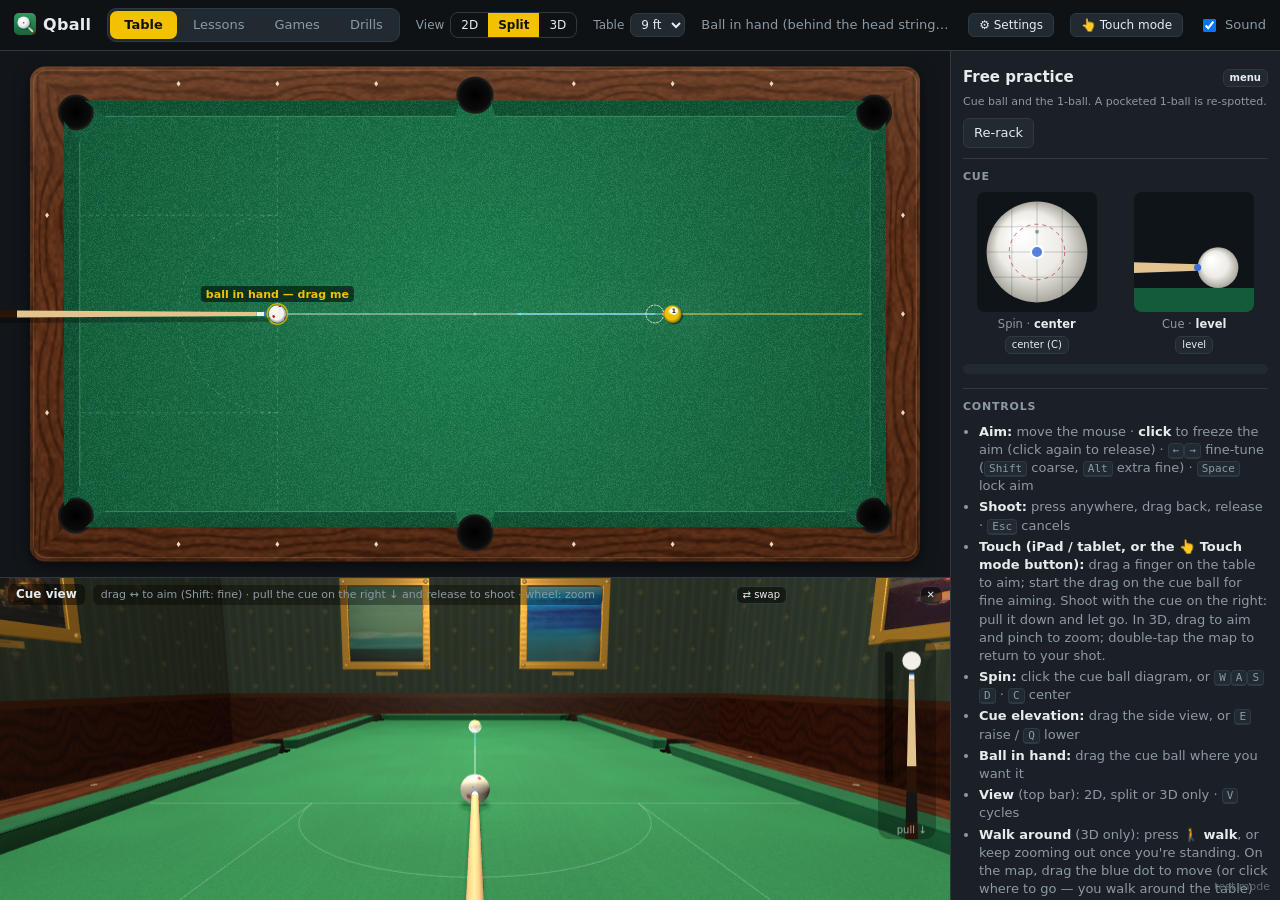
==== index.html @ bcd3703c "lighting, furniture, viewing updates, GUI updates." ====
<!doctype html>
<html lang="en">
<head>
  <meta charset="utf-8">
  <meta name="viewport" content="width=device-width, initial-scale=1">
  <title>Qball — Billiards Simulator</title>
  <meta name="description" content="A realistic pool / billiards simulator in the browser: real ball physics, games, drills and a 3D cue view.">
  <link rel="icon" href="assets/icon.svg" type="image/svg+xml">
  <link rel="icon" href="assets/icon-32.png" sizes="32x32" type="image/png">
  <link rel="apple-touch-icon" href="assets/apple-touch-icon.png">
  <link rel="stylesheet" href="css/style.css">
</head>
<body>
  <header>
    <div class="brand"><img src="assets/icon.svg" alt="" class="logo">Qball</div>
    <nav class="tabs" role="tablist">
      <button id="tabTable" class="active">Table</button>
      <button id="tabLessons">Lessons</button>
      <button id="tabGames">Games</button>
      <button id="tabDrills">Drills</button>
    </nav>
    <div class="viewctl"><span>View</span>
      <div class="seg" id="viewSeg">
        <button data-view="2d" title="Top view only">2D</button>
        <button data-view="split" class="active" title="Top view + cue view">Split</button>
        <button data-view="3d" title="Cue view only (V cycles)">3D</button>
      </div>
    </div>
    <label class="viewctl" title="Table size (the page reloads)"><span>Table</span>
      <select id="selTable"><option value="9">9 ft</option><option value="8">8 ft</option><option value="7">7 ft</option></select></label>
    <span id="testBadge" class="badge" hidden>TEST MODE</span>
    <div id="status" class="status"></div>
    <button id="btnSettings" class="hdrbtn" title="Aiming aids, 3D view and other settings">⚙ Settings</button>
    <button id="btnTouch" class="toggle" title="Touch mode: aim by dragging and shoot with the pull-down cue on the side (like on a tablet)">👆 Touch mode</button>
    <label class="chk small"><input type="checkbox" id="optSound" checked> Sound</label>
  </header>

  <main>
    <div id="stage">
      <div id="pane2d" class="pane"><canvas id="table"></canvas><canvas id="powerCue2" title="Drag the cue down to pull back, release to shoot"></canvas><div id="mapGrip" title="Drag to move the map">✥</div><div class="maphint" id="mapHint">click the map to walk · double-click: back to your shot</div></div>
      <div id="pane3d" class="pane">
        <canvas id="cueView"></canvas>
        <canvas id="powerCue" title="Drag the cue down to pull back, release to shoot"></canvas>
        <div class="vbar">
          <span class="vtitle">Cue view</span>
          <span class="vhint">drag ↔ to aim (Shift: fine) · pull the cue on the right ↓ and release to shoot · wheel: zoom</span>
          <button id="btnWalk" class="mini toggle" title="Stand up and walk around the table (move the blue dot on the map, drag the view to look around)" hidden>🚶 walk</button>
          <button id="btnMap" class="mini toggle" title="Show the small top-view map" hidden>🗺 map</button>
          <button id="btnSwap" class="mini" title="Swap the two views">⇄ swap</button>
          <button id="btnHide3d" class="mini" title="Hide the cue view">✕</button>
        </div>
      </div>
      <!-- "eclipse" inset: the view exactly along the cue line -->
      <div id="eclipse" hidden><canvas id="eclipseGL"></canvas><canvas id="eclipseOV"></canvas><div id="eclipseLabel"></div></div>
    </div>

    <!-- Menus (Games / Drills) -->
    <div id="menu" hidden>
      <div class="menu-inner">
        <div id="menuLessons" class="menu-page" hidden>
          <h1>Lessons <small>step-by-step introductions — the shot is set up for you, you try it and see why it works</small></h1>
          <div id="lessonCards" class="cards"></div>
        </div>
        <div id="menuGames" class="menu-page">
          <h1>Games <small>practice — one player for now</small></h1>
          <div id="gameCards" class="cards"></div>
        </div>
        <div id="menuDrills" class="menu-page" hidden>
          <h1>Drills <small>target drills: start at level 4, make it → level up, miss → down · pattern drills: ball in hand, run the balls · 10 tries each</small></h1>
          <div id="drillCards" class="cards"></div>
          <p class="credit">Drills inspired by the <a href="https://billiarduniversity.org/testing/exams/" target="_blank" rel="noopener">Billiard University</a> exams (F1–F5, F7) and <a href="https://drdavepoolinfo.com/?p=2037" target="_blank" rel="noopener">Dr. Dave's drill pages</a> (line-of-balls, 3-ball drill, playing the ghost). Ball positions are our own approximations, not the official diagrams.</p>
        </div>
      </div>
    </div>

    <aside id="panel">
      <!-- current game / drill -->
      <section id="activity">
        <div class="act-head"><span id="actTitle">Free practice</span><button id="btnMenu" class="mini">menu</button></div>
        <div id="actInfo" class="note"></div>
        <div id="drillHud" hidden>
          <div class="levels" id="levelDots"></div>
          <div class="kv"><span id="drillShotLbl">Shot</span><b id="drillShot">1 / 10</b></div>
          <div class="kv"><span id="drillScoreLbl">Score</span><b id="drillScore">–</b></div>
          <div id="drillResult" class="result"></div>
        </div>
        <div id="lessonHud" hidden>
          <div id="lessonSteps" class="lsteps"></div>
          <div class="lmeter"><span>Strength</span><div id="lessonBands" class="lbands"></div></div>
          <div id="lessonResults" class="lresults"></div>
          <div class="row"><button id="btnLessonHelp">Show the instructions</button></div>
        </div>
        <div id="trayBox" hidden><div class="tray-label" id="trayLabel">Balls</div><div id="tray" class="tray"></div></div>
        <div class="row">
          <button id="btnRack">Re-rack</button>
          <button id="btnEasier" class="drill-only" hidden title="Go down one level">◀ easier</button>
          <button id="btnHarder" class="drill-only" hidden title="Go up one level">harder ▶</button>
          <button id="btnArrange" class="toggle place-only" hidden title="Arrange mode: drag any ball; off = shoot">✋ Arrange balls (M)</button>
          <button id="btnRestoreSetup" class="place-only" hidden title="Put the balls back where they were before the last shot">↺ Last setup</button>
        </div>
      </section>

      <section>
        <h2>Cue</h2>
        <div class="pads">
          <div class="pad">
            <canvas id="tipPad" title="Click/drag: where the tip hits (as seen down the cue). Beyond the dashed ring = miscue. Double-click to center."></canvas>
            <div class="padlabel">Spin · <span id="tipVal" class="tipval">center</span></div>
            <button id="btnTipCenter" class="mini">center (C)</button>
          </div>
          <div class="pad">
            <canvas id="elevPad" title="Drag to raise the cue butt. Double-click for a level cue."></canvas>
            <div class="padlabel">Cue · <span id="elevVal" class="tipval">level</span></div>
            <button id="btnLevel" class="mini">level</button>
          </div>
        </div>
        <div class="power"><div class="bar"><div id="powerFill"></div></div></div>
        <div class="test-only readouts">
          <div class="kv"><span>Cue speed</span><b id="powerVal">0.00 m/s</b></div>
          <div class="kv"><span>→ Cue-ball speed</span><b id="ballSpeedVal">0.00 m/s</b></div>
          <div class="kv"><span>Squirt</span><b id="squirtVal">–</b></div>
          <div class="kv"><span>Aim angle</span><b id="aimVal">–</b></div>
          <div class="kv"><span>Cut angle</span><b id="cutVal">–</b></div>
          <div class="kv"><span>Aim lock (Space)</span><b id="lockVal">off</b></div>
        </div>
      </section>


      <div class="test-only">
        <section>
          <h2>Setup <small>meters, origin = table center</small></h2>
          <table class="pos">
            <tr><th></th><th>x</th><th>y</th></tr>
            <tr><td><i class="dot cue"></i>Cue</td><td><input id="cbx" type="number" step="0.001"></td><td><input id="cby" type="number" step="0.001"></td></tr>
            <tr><td><i class="dot ob" id="obDot"></i><span id="obName">Object</span></td><td><input id="obx" type="number" step="0.001"></td><td><input id="oby" type="number" step="0.001"></td></tr>
          </table>
          <div class="row">
            <button id="btnMove" class="toggle">✋ Move balls (M)</button>
            <button id="btnRestore" title="Put the balls back where they were before the last shot">Restore setup</button>
          </div>
          <div class="note">Cue ball can always be dragged. Hold <kbd>Shift</kbd> or use Move mode to drag other balls (the last one dragged is shown above).</div>
        </section>

        <section>
          <h2>Shoot precisely</h2>
          <div class="grid2">
            <label>Aim angle (°)<input id="inAim" type="number" step="0.01"></label>
            <label>Cue speed (m/s)<input id="inSpeed" type="number" step="0.05" min="0.05" value="2.00"></label>
            <label>Cut angle (°)<input id="inCut" type="number" step="0.1" value="30"></label>
            <div class="btncell"><button id="btnSetCut" title="Rotate aim so the ghost-ball cut angle on the selected ball equals this value">Set cut</button></div>
            <label>Tip x (R, + right)<input id="inTipX" type="number" step="0.01" min="-0.95" max="0.95" value="0"></label>
            <label>Tip y (R, + up)<input id="inTipY" type="number" step="0.01" min="-0.95" max="0.95" value="0"></label>
            <label>Elevation (°)<input id="inElev" type="number" step="0.5" min="0" max="80" value="0"></label>
          </div>
          <div class="row">
            <button id="btnShoot" class="primary">Shoot (Enter)</button>
            <button id="btnReplay" title="Restore last setup and repeat last shot exactly">Replay (R)</button>
            <button id="btnStop">Stop (X)</button>
          </div>
        </section>

        <section>
          <h2>Share / reproduce a shot</h2>
          <div class="row" style="margin-top:0">
            <button id="btnCopyShot" title="Copy the last shot (start positions, aim, speed, tip, elevation, all physics settings)">Copy last shot</button>
            <button id="btnLoadShot" title="Paste a shot to set it up again">Load shot…</button>
          </div>
          <div id="shareBox" hidden>
            <textarea id="shotText" rows="5" spellcheck="false" placeholder="Paste a shot here"></textarea>
            <div class="row"><button id="btnApplyShot">Set up</button><button id="btnApplyShoot" class="primary">Set up &amp; shoot</button></div>
          </div>
          <div class="note">Paste a copied shot into the chat and I can replay it exactly.</div>
        </section>

        <section>
          <h2>Display</h2>
          <label class="chk"><input type="checkbox" id="optContacts" checked> Contact (ghost) positions with trails</label>
          <label class="chk"><input type="checkbox" id="optPredict"> Predicted paths (full physics preview)</label>
          <label class="slider">Time scale <b id="tsVal">1.00×</b><input id="optTimeScale" type="range" min="0.02" max="1" step="0.01" value="1"></label>
        </section>

        <section>
          <h2>Physics <button id="btnDefaults" class="mini">defaults</button></h2>
          <div id="params"></div>
        </section>

        <section>
          <h2>Shot report</h2>
          <div id="report" class="report"><span class="muted">Take a shot…</span></div>
        </section>

        <section>
          <h2>Live</h2>
          <div id="live" class="report"></div>
        </section>
      </div>

      <section class="help">
        <h2>Controls</h2>
        <ul>
          <li><b>Aim:</b> move the mouse · <b>click</b> to freeze the aim (click again to release) · <kbd>←</kbd><kbd>→</kbd> fine-tune (<kbd>Shift</kbd> coarse, <kbd>Alt</kbd> extra fine) · <kbd>Space</kbd> lock aim</li>
          <li><b>Shoot:</b> press anywhere, drag back, release · <kbd>Esc</kbd> cancels</li>
          <li><b>Touch (iPad / tablet, or the 👆 Touch mode button):</b> drag a finger on the table to aim; start the drag on the cue ball for fine aiming. Shoot with the cue on the right: pull it down and let go. In 3D, drag to aim and pinch to zoom; double-tap the map to return to your shot.</li>
          <li><b>Spin:</b> click the cue ball diagram, or <kbd>W</kbd><kbd>A</kbd><kbd>S</kbd><kbd>D</kbd> · <kbd>C</kbd> center</li>
          <li><b>Cue elevation:</b> drag the side view, or <kbd>E</kbd> raise / <kbd>Q</kbd> lower</li>
          <li><b>Ball in hand:</b> drag the cue ball where you want it</li>
          <li><b>View</b> (top bar): 2D, split or 3D only · <kbd>V</kbd> cycles</li>
          <li><b>Walk around</b> (3D only): press <b>🚶 walk</b>, or keep zooming out once you're standing. On the map, drag the blue dot to move (or click where to go — you walk around the table) and drag the blue view cone, or the crosshair itself (it snaps onto balls), to pick a spot on the table to look at — you keep facing it as you walk. Or double-click (double-tap) a ball or spot in the 3D view. The wheel (or a pinch) on the 3D view bends you down. The cue walks with you (shown see-through): press walk again, double-click the map or pick up the cue to go back to your shot, aiming the way you face. Drag the map by its ✥ grip.</li>
          <li><b>Cue view:</b> drag ↔ to aim, pull the side cue ↓ and release to shoot · wheel: zoom (in = down on the shot, out = standing up)</li>
        </ul>
      </section>
    </aside>
  </main>
  <a id="lnkTest" class="testlink" href="#" title="Physics test mode (T)">test mode</a>
  <div id="settingsModal" hidden><div class="lbox">
    <h2>Settings</h2>
    <div class="sgrid">
      <div>
        <h3>Aiming aids</h3>
        <label class="chk"><input type="checkbox" id="optAimLine" checked> Aim line &amp; object-ball path</label>
        <label class="chk"><input type="checkbox" id="optGhost" checked> Ghost ball</label>
        <label class="chk"><input type="checkbox" id="optCBPath" checked> Cue-ball path</label>
        <div id="previewVal" class="note test-only" style="margin:-2px 0 4px 24px"></div>
        <label class="chk"><input type="checkbox" id="optTangent" checked> Tangent line (90° rule)</label>
        <label class="chk"><input type="checkbox" id="optSquirtLine"> Aim line includes squirt &amp; swerve</label>
        <label class="chk"><input type="checkbox" id="optTrails"> Ball trails of the last shot</label>
        <h3>Table</h3>
        <label class="chk"><input type="checkbox" id="optGrid"> Practice markings (diamond grid dots)</label>
      </div>
      <div>
        <h3>3D view</h3>
        <label class="chk"><input type="checkbox" id="optTipMark" checked> Tip contact point on the cue ball</label>
        <label class="chk"><input type="checkbox" id="optEclipse"> Eclipse view (along the cue line)</label>
        <label class="chk"><input type="checkbox" id="optOverview" checked> Overview of the table while the balls roll</label>
        <label class="chk"><input type="checkbox" id="optShadows" checked> Realistic shadows (three lamps)</label>
        <div class="note" style="margin:-2px 0 4px 24px">Off: one steady light from above (faster on older devices).</div>
      </div>
    </div>
    <div class="lbtns"><button id="btnSettingsDefaults">Defaults</button><button id="btnSettingsClose" class="primary">Done</button></div>
  </div></div>
  <div id="lessonModal" hidden><div class="lbox"><h2 id="lmTitle"></h2><div id="lmBody"></div><div id="lmBtns" class="lbtns"></div></div></div>

  <script src="js/vendor/three.min.js"></script>
  <script src="js/constants.js"></script>
  <script src="js/table.js"></script>
  <script src="js/physics.js"></script>
  <script src="js/render.js"></script>
  <script src="js/audio.js"></script>
  <script src="js/setups.js"></script>
  <script src="js/lessons.js"></script>
  <script src="js/textures.js"></script>
  <script src="js/art.js"></script>
  <script src="js/view3d.js"></script>
  <script src="js/main.js"></script>
</body>
</html>
---- css/style.css ----
:root {
  --bg: #12161a;
  --panel: #1a2026;
  --panel2: #222a31;
  --line: #2f3941;
  --text: #e6ebef;
  --muted: #8d99a3;
  --accent: #f2c200;
  --accent2: #4fb3ff;
}
* { box-sizing: border-box; }
html, body { margin: 0; height: 100%; background: var(--bg); color: var(--text);
  font: 13px/1.4 system-ui, -apple-system, "Segoe UI", sans-serif; }
body { display: flex; flex-direction: column; overflow: hidden; }

header { display: flex; align-items: center; gap: 16px; padding: 8px 14px; border-bottom: 1px solid var(--line); background: #0e1215; }
.brand { font-weight: 700; font-size: 16px; letter-spacing: .3px; }
.brand .logo { width: 22px; height: 22px; vertical-align: -5px; margin-right: 7px; }
.brand span { font-weight: 400; color: var(--muted); font-size: 12px; margin-left: 6px; }
.status { flex: 1; color: var(--muted); white-space: nowrap; overflow: hidden; text-overflow: ellipsis; }
.status.flash { color: var(--accent); }

.seg { display: inline-flex; border: 1px solid var(--line); border-radius: 8px; overflow: hidden; }
.seg button { border: 0; border-radius: 0; background: transparent; padding: 5px 12px; }
.seg button.active { background: var(--accent); color: #111; font-weight: 600; }

main { flex: 1; display: flex; min-height: 0; }
#stage { flex: 1; position: relative; min-width: 0; display: flex; flex-direction: column; }
.pane { position: relative; min-height: 0; }
#pane2d { flex: 1 1 auto; }
#pane3d { flex: 0 0 38%; border-top: 1px solid var(--line); }
#stage.swapped #pane3d { order: 1; flex: 1 1 auto; border-top: 0; border-bottom: 1px solid var(--line); }
#stage.swapped #pane2d { order: 2; flex: 0 0 34%; }
#stage.no3d #pane3d { display: none; }
#cueView { position: absolute; inset: 0; width: 100%; height: 100%; display: block; cursor: grab; touch-action: none; }
.vbar { position: absolute; left: 8px; right: 8px; top: 6px; display: flex; align-items: center; gap: 8px; pointer-events: none; }
.vbar .vtitle { font-weight: 600; font-size: 12px; background: rgba(0,0,0,0.45); padding: 2px 8px; border-radius: 6px; }
.vbar .vhint { color: var(--muted); font-size: 11px; background: rgba(0,0,0,0.35); padding: 2px 8px; border-radius: 6px; flex: 0 1 auto; overflow: hidden; white-space: nowrap; text-overflow: ellipsis; }
.vbar button { pointer-events: auto; margin-left: 0; background: rgba(0,0,0,0.5); }
.vbar #btnSwap { margin-left: auto; }
#table { position: absolute; inset: 0; width: 100%; height: 100%; cursor: crosshair; touch-action: none; }
#table.grab { cursor: grab; }
#table.grabbing { cursor: grabbing; }

#panel { width: 330px; flex: none; overflow-y: auto; background: var(--panel); border-left: 1px solid var(--line); padding: 4px 12px 30px; }
section { border-bottom: 1px solid var(--line); padding: 10px 0; }
h2 { font-size: 11px; text-transform: uppercase; letter-spacing: .8px; color: var(--muted); margin: 0 0 8px; display: flex; align-items: center; gap: 8px; }
h2 small { text-transform: none; letter-spacing: 0; font-weight: 400; opacity: .8; }
body:not(.test) .test-only { display: none; }
body.test .play-only { display: none; }

.kv { display: flex; justify-content: space-between; padding: 2px 0; }
.kv span { color: var(--muted); }
.kv b { font-variant-numeric: tabular-nums; font-weight: 600; }
.power .bar { height: 10px; background: var(--panel2); border-radius: 5px; overflow: hidden; margin-bottom: 4px; }
#powerFill { height: 100%; width: 0; background: linear-gradient(90deg, #5fd35f, #f2c200 60%, #e53935); }

button { background: var(--panel2); color: var(--text); border: 1px solid var(--line); border-radius: 6px; padding: 5px 10px; font: inherit; cursor: pointer; }
button:hover { border-color: #47535c; }
button.primary { background: var(--accent); color: #111; border-color: var(--accent); font-weight: 600; }
button.toggle.on { background: var(--accent2); color: #08131c; border-color: var(--accent2); }
#btnTouch { padding: 3px 10px; font-size: 12px; white-space: nowrap; }
button.mini { padding: 1px 6px; font-size: 10px; text-transform: none; letter-spacing: 0; margin-left: auto; }
.row { display: flex; gap: 6px; flex-wrap: wrap; margin-top: 8px; }

input[type=number] { width: 100%; background: var(--bg); color: var(--text); border: 1px solid var(--line); border-radius: 5px; padding: 4px 6px; font: inherit; font-variant-numeric: tabular-nums; }
.grid2 { display: grid; grid-template-columns: 1fr 1fr; gap: 6px 8px; }
.grid2 label { display: flex; flex-direction: column; gap: 2px; color: var(--muted); font-size: 11px; }
.btncell { display: flex; align-items: flex-end; }
.btncell button { width: 100%; }
table.pos { width: 100%; border-collapse: collapse; }
table.pos th { color: var(--muted); font-weight: 500; font-size: 11px; text-align: left; padding: 0 4px; }
table.pos td { padding: 2px 4px; }
table.pos td:first-child { white-space: nowrap; color: var(--muted); }
.dot { display: inline-block; width: 9px; height: 9px; border-radius: 50%; margin-right: 6px; vertical-align: -1px; }
.dot.cue { background: #f8f6ee; } .dot.ob { background: #f2c200; }
.note { color: var(--muted); font-size: 11px; margin-top: 6px; }
kbd { display: inline-block; background: var(--panel2); border: 1px solid var(--line); border-bottom-width: 2px; border-radius: 4px; padding: 0 4px; font: 11px ui-monospace, monospace; }

.chk { display: flex; align-items: center; gap: 6px; padding: 2px 0; cursor: pointer; }
.chk.small { color: var(--muted); }
.slider { display: grid; grid-template-columns: 1fr auto; gap: 2px 8px; margin: 6px 0; color: var(--muted); }
.slider input { grid-column: 1 / -1; width: 100%; accent-color: var(--accent); }
.slider select { grid-column: 1 / -1; width: 100%; background: var(--bg); color: var(--text); border: 1px solid var(--line); border-radius: 5px; padding: 4px 6px; font: inherit; }
.slider b { color: var(--text); font-variant-numeric: tabular-nums; }
.slider small { grid-column: 1 / -1; font-size: 10.5px; opacity: .8; }

.report { font-variant-numeric: tabular-nums; }
.report table { width: 100%; border-collapse: collapse; }
.report td { padding: 1px 0; }
.report td:last-child { text-align: right; font-weight: 600; }
.report td:first-child { color: var(--muted); }
.report .muted { color: var(--muted); }
.report .sub { color: var(--muted); font-size: 11px; padding-top: 6px; text-transform: uppercase; letter-spacing: .6px; }

.help ul { margin: 0; padding-left: 16px; color: var(--muted); }
.help li { margin: 3px 0; }
.help b { color: var(--text); font-weight: 600; }

.pads { display: grid; grid-template-columns: 1fr 1fr; gap: 10px; margin-bottom: 10px; }
.pad { display: flex; flex-direction: column; align-items: center; gap: 4px; min-width: 0; }
#tipPad, #elevPad { width: 120px; height: 120px; cursor: crosshair; touch-action: none; border-radius: 8px; background: #0f1418; }
.padlabel { color: var(--muted); font-size: 11.5px; text-align: center; }
.tipval { color: var(--text); font-weight: 600; font-variant-numeric: tabular-nums; }
.pad button.mini { margin-left: 0; }
.warn { color: #ff6b6b !important; }
.chk small { font-size: 10.5px; color: var(--muted); }
#shotText { width: 100%; margin-top: 8px; background: var(--bg); color: var(--text); border: 1px solid var(--line); border-radius: 6px; padding: 6px; font: 11px/1.35 ui-monospace, monospace; resize: vertical; }

/* ---------- tabs, menus, activity ---------- */
.tabs { display: inline-flex; gap: 2px; background: var(--panel2); border: 1px solid var(--line); border-radius: 9px; padding: 2px; }
.tabs button { border: 0; background: transparent; padding: 5px 14px; border-radius: 7px; color: var(--muted); }
.tabs button.active { background: var(--accent); color: #111; font-weight: 600; }
.tabs button:hover:not(.active) { color: var(--text); }
.badge { background: #4fb3ff; color: #08131c; font-weight: 700; font-size: 10.5px; letter-spacing: .8px; padding: 3px 8px; border-radius: 5px; }
.testlink { position: fixed; right: 10px; bottom: 6px; font-size: 11px; color: #5d6870; text-decoration: none; z-index: 20; }
.testlink:hover { color: var(--muted); text-decoration: underline; }
main { position: relative; }
#menu { position: absolute; inset: 0; z-index: 10; background: rgba(12,15,18,0.97); overflow-y: auto; }
.menu-inner { max-width: 1180px; margin: 0 auto; padding: 22px 26px 40px; }
#menu h1 { font-size: 20px; margin: 4px 0 16px; display: flex; align-items: baseline; gap: 12px; }
#menu h1 small { font-size: 12.5px; color: var(--muted); font-weight: 400; }
.cards { display: grid; grid-template-columns: repeat(auto-fill, minmax(250px, 1fr)); gap: 16px; }
.card { background: var(--panel); border: 1px solid var(--line); border-radius: 12px; overflow: hidden; cursor: pointer; text-align: left; padding: 0; color: var(--text); display: flex; flex-direction: column; transition: transform .12s, border-color .12s; }
.card:hover { transform: translateY(-2px); border-color: var(--accent); }
.card canvas { width: 100%; height: 140px; display: block; background: #0f1418; }
.card .cbody { padding: 10px 12px 12px; }
.card .ctitle { font-weight: 650; font-size: 14.5px; display: flex; justify-content: space-between; align-items: center; gap: 8px; }
.card .ctag { font-size: 10.5px; color: var(--accent); border: 1px solid rgba(242,194,0,.4); padding: 1px 6px; border-radius: 4px; font-weight: 600; }
.card .cdesc { color: var(--muted); font-size: 12px; margin-top: 4px; line-height: 1.4; }
.credit { color: var(--muted); font-size: 12px; margin-top: 18px; }
.credit a { color: var(--accent2); }
#activity { padding-top: 12px; }
.act-head { display: flex; align-items: center; justify-content: space-between; font-weight: 650; font-size: 15px; margin-bottom: 4px; }
.levels { display: flex; gap: 5px; margin: 8px 0 6px; }
.levels span { flex: 1; height: 22px; border-radius: 5px; background: var(--panel2); border: 1px solid var(--line); font-size: 11px; display: grid; place-items: center; color: var(--muted); }
.levels span.on { background: var(--accent); color: #111; font-weight: 700; border-color: var(--accent); }
.result { min-height: 18px; font-weight: 600; margin-top: 4px; }
.result.ok { color: #6be38a; } .result.bad { color: #ff6b6b; }
.tray-label { color: var(--muted); font-size: 11px; margin-top: 8px; }
.tray { display: flex; flex-wrap: wrap; gap: 4px; margin-top: 4px; min-height: 22px; }
.tray i { width: 20px; height: 20px; border-radius: 50%; display: grid; place-items: center; font: 700 9.5px system-ui; color: #111; font-style: normal; position: relative; overflow: hidden; }
.tray i b { background: #f6f4ec; border-radius: 50%; width: 11px; height: 11px; display: grid; place-items: center; font-size: 8px; position: relative; z-index: 1; }
.tray i.stripe::before { content: ''; position: absolute; inset: 0; background: linear-gradient(#f6f4ec 0 22%, transparent 22% 78%, #f6f4ec 78%); }
.readouts { margin-top: 6px; }
.tray i { width: 24px; height: 24px; transition: opacity .25s; }
.tray i b { width: 13px; height: 13px; font-size: 8.5px; }
.tray i.up { opacity: 0.25; }
.tray i.down { opacity: 1; }
.tray i.next { opacity: 0.6; outline: 2px solid var(--accent); outline-offset: 2px; }
.tray i.avail { cursor: grab; }
.tray i.avail:hover { transform: scale(1.12); }
body.placing, body.placing * { cursor: grabbing !important; }

/* ---------- view modes ---------- */
.viewctl { display: inline-flex; align-items: center; gap: 6px; color: var(--muted); font-size: 12px; }
.viewctl .seg button { padding: 4px 10px; }
#selTable { background: var(--panel2); color: var(--text); border: 1px solid var(--line); border-radius: 7px; padding: 3px 6px; font: inherit; font-size: 12px; }
#stage.only3d #pane3d { flex: 1 1 auto; border-top: 0; order: 1; }
#stage.only3d #pane2d { display: none; }
#stage.only3d.showmap #pane2d { display: block; position: absolute; left: 12px; bottom: 12px; width: min(34%, 420px); aspect-ratio: 2.96 / 1.69; height: auto;
  z-index: 6; border: 1px solid var(--line); border-radius: 10px; overflow: hidden; background: var(--bg); box-shadow: 0 6px 24px rgba(0,0,0,.5); }
#powerCue { position: absolute; right: 14px; top: 50%; transform: translateY(-50%); width: 58px; height: min(62%, 420px); z-index: 4;
  cursor: ns-resize; touch-action: none; background: rgba(0,0,0,0.25); border-radius: 12px; }
#stage.no3d #powerCue { display: none; }
/* touch screens: the same pull-down cue on the 2D view (shown only in 2D-only view; split view uses the 3D one) */
#powerCue2 { display: none; position: absolute; right: 14px; top: 50%; transform: translateY(-50%); width: 58px; height: min(62%, 420px); z-index: 4;
  touch-action: none; background: rgba(0,0,0,0.35); border-radius: 12px; }
body.touch #stage.no3d #powerCue2 { display: block; }
body.touch #stage.no3d #table { width: calc(100% - 80px); }   /* keep the table clear of the side cue */
body.touch { -webkit-user-select: none; user-select: none; -webkit-touch-callout: none; }
button, label.chk { touch-action: manipulation; }
.tray i { touch-action: none; }
/* phones: the top bar wraps onto two lines */
@media (max-width: 640px) {
  header { flex-wrap: wrap; gap: 8px 10px; padding: 6px 10px; }
  header .status { order: 10; flex-basis: 100%; font-size: 12px; }
  .viewctl > span { display: none; }
}
/* eclipse inset: view along the cue line (top right of the playing area, left of the side cue) */
#eclipse { position: absolute; z-index: 9; top: 40px; right: 84px; width: 190px; height: 140px; border-radius: 10px; overflow: hidden;
  border: 1px solid var(--line); background: #0b0e11; box-shadow: 0 6px 24px rgba(0,0,0,.5); pointer-events: none; }
#eclipse canvas { position: absolute; inset: 0; width: 100%; height: 100%; }
#eclipseLabel { position: absolute; left: 0; right: 0; bottom: 0; padding: 2px 6px; font-size: 11px; text-align: center;
  color: #e6ebef; background: linear-gradient(transparent, rgba(0,0,0,0.75)); }
#eclipse.empty #eclipseLabel { top: 0; bottom: 0; display: grid; place-items: center; color: var(--muted); background: none; }
/* ---------- lessons ---------- */
#lessonModal, #settingsModal { position: fixed; inset: 0; z-index: 60; display: grid; place-items: center; background: rgba(0,0,0,0.45); padding: 16px; }
#lessonModal[hidden], #settingsModal[hidden] { display: none; }
#lessonModal .lbox, #settingsModal .lbox { max-width: 500px; width: 100%; max-height: 90vh; overflow-y: auto; background: var(--panel); border: 1px solid var(--line);
  border-radius: 14px; padding: 18px 20px 14px; box-shadow: 0 20px 60px rgba(0,0,0,0.6); font-size: 14px; line-height: 1.5; }
#lessonModal h2, #settingsModal h2 { margin: 0 0 8px; font-size: 18px; }
#lessonModal ul { padding-left: 20px; margin: 6px 0; }
#lessonModal p { margin: 8px 0; }
#lessonModal .key { background: rgba(242,194,0,0.12); border-left: 3px solid var(--accent); padding: 6px 10px; border-radius: 4px; }
#lessonModal table { border-collapse: collapse; margin: 6px 0; width: 100%; }
#lessonModal td { padding: 3px 8px; border-bottom: 1px solid var(--line); }
#lessonModal .lbtns, #settingsModal .lbtns { display: flex; gap: 8px; justify-content: flex-end; margin-top: 12px; flex-wrap: wrap; }
.lsteps { display: flex; gap: 6px; margin: 6px 0 8px; }
.lsteps span { flex: 1; text-align: center; font-size: 11px; padding: 3px 4px; border-radius: 6px; background: var(--panel2); color: var(--muted); }
.lsteps span.on { background: var(--accent); color: #111; font-weight: 600; }
.lsteps span.done { background: rgba(63,191,111,0.25); color: #bfe9cc; }
.lmeter { display: flex; align-items: center; gap: 8px; font-size: 12px; color: var(--muted); margin-bottom: 6px; }
.lbands { flex: 1; display: flex; gap: 3px; }
.lbands span { flex: 1; text-align: center; font-size: 11px; padding: 3px 0; border-radius: 5px; background: var(--panel2); color: var(--muted); transition: background .1s; }
.lbands span.on { background: var(--accent2); color: #08131c; font-weight: 600; }
.lresults { font-size: 12px; display: grid; grid-template-columns: auto 1fr; gap: 2px 10px; margin: 4px 0 6px; }
.lresults .b { color: var(--muted); }
.lresults .todo { color: var(--muted); font-style: italic; }
.lresults .ok { color: #7fd99a; }
#settingsModal .lbox { max-width: 640px; }
#settingsModal .sgrid { display: grid; grid-template-columns: 1fr 1fr; gap: 4px 22px; }
@media (max-width: 600px) { #settingsModal .sgrid { grid-template-columns: 1fr; } }
#settingsModal h3 { margin: 10px 0 4px; font-size: 12px; text-transform: uppercase; letter-spacing: .06em; color: var(--muted); }
#settingsModal label.chk { margin: 5px 0; }
.hdrbtn { padding: 3px 10px; font-size: 12px; white-space: nowrap; }
/* tablet in portrait: table on top, panel below */
@media (max-width: 900px) and (orientation: portrait) {
  main { flex-direction: column; }
  #stage { flex: 0 0 62%; }
  #panel { width: auto; border-left: 0; border-top: 1px solid var(--line); }
}
#cueView.dragging { cursor: grabbing; }
.vbar button.toggle.on { background: var(--accent2); color: #08131c; }
.maphint { display: none; position: absolute; left: 0; right: 0; bottom: 0; padding: 3px 8px; font-size: 10.5px; color: #cfd6db;
  background: linear-gradient(transparent, rgba(0,0,0,0.75)); pointer-events: none; text-align: center; }
#stage.only3d.showmap .maphint { display: block; }
/* the map can be dragged anywhere by its grip (position kept in --map-x / --map-y) */
#stage.only3d.showmap.mapmoved #pane2d { left: var(--map-x); top: var(--map-y); bottom: auto; }
#mapGrip { display: none; }
#stage.only3d.showmap #mapGrip { display: grid; place-items: center; position: absolute; left: 6px; top: 6px; z-index: 8;
  width: 24px; height: 24px; border-radius: 6px; background: rgba(0,0,0,0.6); color: #cfd6db; font-size: 15px; line-height: 1;
  cursor: move; touch-action: none; user-select: none; border: 1px solid rgba(255,255,255,0.15); }
#stage.only3d.showmap #mapGrip:hover { background: rgba(79,179,255,0.35); color: #fff; }
#stage.only3d.showmap.walking #pane2d { width: min(42%, 520px); background: #1b2228; }
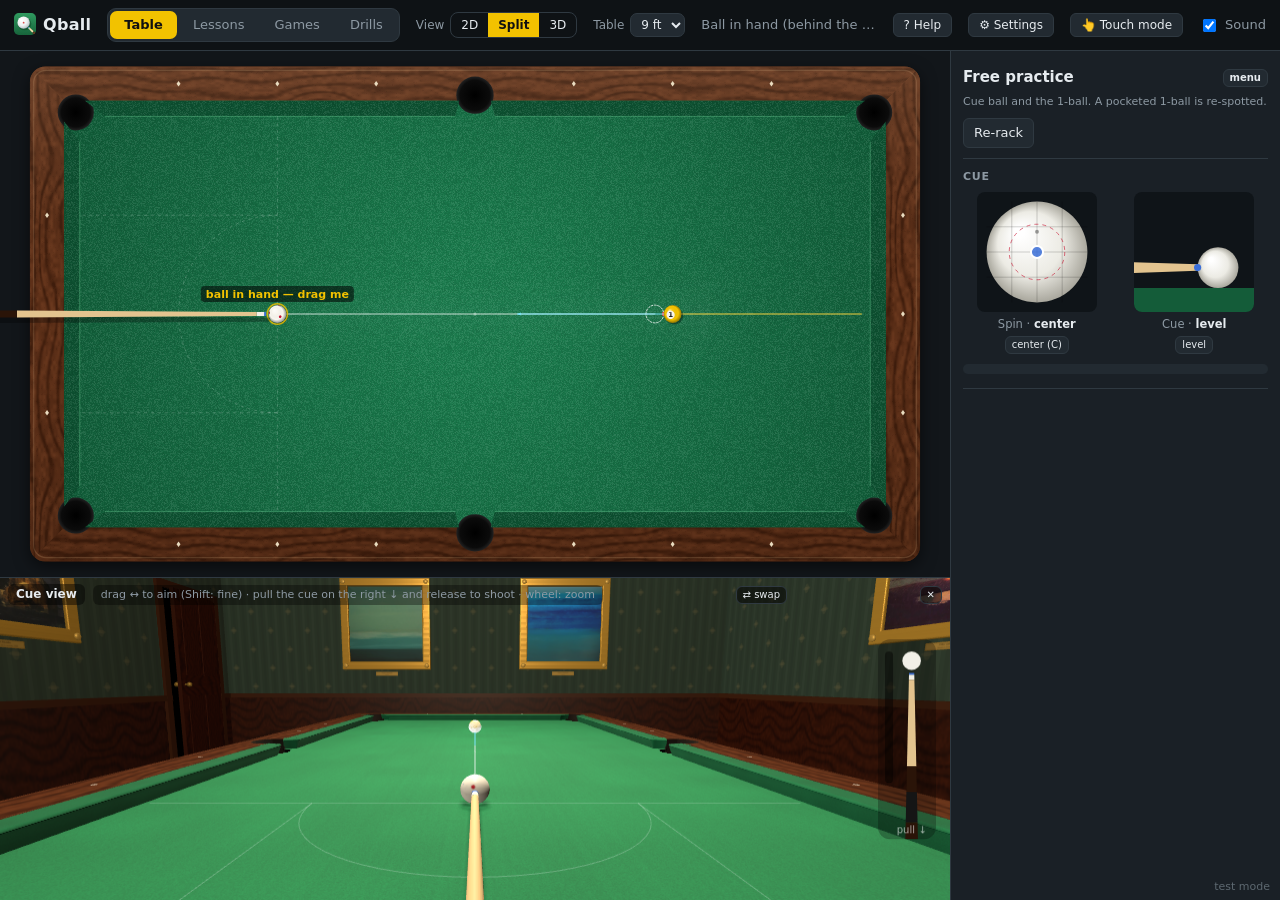
==== commit 399065a3: "moved help to separate button" ====
--- a/index.html
+++ b/index.html
@@ -30,6 +30,7 @@
       <select id="selTable"><option value="9">9 ft</option><option value="8">8 ft</option><option value="7">7 ft</option></select></label>
     <span id="testBadge" class="badge" hidden>TEST MODE</span>
     <div id="status" class="status"></div>
+    <button id="btnHelp" class="hdrbtn" title="Controls and help (?)">? Help</button>
     <button id="btnSettings" class="hdrbtn" title="Aiming aids, 3D view and other settings">⚙ Settings</button>
     <button id="btnTouch" class="toggle" title="Touch mode: aim by dragging and shoot with the pull-down cue on the side (like on a tablet)">👆 Touch mode</button>
     <label class="chk small"><input type="checkbox" id="optSound" checked> Sound</label>
@@ -44,8 +45,6 @@
         <div class="vbar">
           <span class="vtitle">Cue view</span>
           <span class="vhint">drag ↔ to aim (Shift: fine) · pull the cue on the right ↓ and release to shoot · wheel: zoom</span>
-          <button id="btnWalk" class="mini toggle" title="Stand up and walk around the table (move the blue dot on the map, drag the view to look around)" hidden>🚶 walk</button>
-          <button id="btnMap" class="mini toggle" title="Show the small top-view map" hidden>🗺 map</button>
           <button id="btnSwap" class="mini" title="Swap the two views">⇄ swap</button>
           <button id="btnHide3d" class="mini" title="Hide the cue view">✕</button>
         </div>
@@ -100,6 +99,14 @@
         </div>
       </section>
 
+      <section id="sec3d" hidden>
+        <h2>3D view</h2>
+        <div class="bigbtns">
+          <button id="btnWalk" class="big toggle" title="Stand up and walk around the table: move with the blue dot on the map, turn with the view cone">🚶 Walk</button>
+          <button id="btnMap" class="big toggle" title="Show the small top-view map">🗺 Map</button>
+        </div>
+      </section>
+
       <section>
         <h2>Cue</h2>
         <div class="pads">
@@ -195,9 +202,12 @@
         </section>
       </div>
 
-      <section class="help">
-        <h2>Controls</h2>
-        <ul>
+    </aside>
+  </main>
+  <a id="lnkTest" class="testlink" href="#" title="Physics test mode (T)">test mode</a>
+  <div id="helpModal" hidden><div class="lbox">
+    <h2>Help · controls</h2>
+    <ul>
           <li><b>Aim:</b> move the mouse · <b>click</b> to freeze the aim (click again to release) · <kbd>←</kbd><kbd>→</kbd> fine-tune (<kbd>Shift</kbd> coarse, <kbd>Alt</kbd> extra fine) · <kbd>Space</kbd> lock aim</li>
           <li><b>Shoot:</b> press anywhere, drag back, release · <kbd>Esc</kbd> cancels</li>
           <li><b>Touch (iPad / tablet, or the 👆 Touch mode button):</b> drag a finger on the table to aim; start the drag on the cue ball for fine aiming. Shoot with the cue on the right: pull it down and let go. In 3D, drag to aim and pinch to zoom; double-tap the map to return to your shot.</li>
@@ -205,13 +215,12 @@
           <li><b>Cue elevation:</b> drag the side view, or <kbd>E</kbd> raise / <kbd>Q</kbd> lower</li>
           <li><b>Ball in hand:</b> drag the cue ball where you want it</li>
           <li><b>View</b> (top bar): 2D, split or 3D only · <kbd>V</kbd> cycles</li>
-          <li><b>Walk around</b> (3D only): press <b>🚶 walk</b>, or keep zooming out once you're standing. On the map, drag the blue dot to move (or click where to go — you walk around the table) and drag the blue view cone, or the crosshair itself (it snaps onto balls), to pick a spot on the table to look at — you keep facing it as you walk. Or double-click (double-tap) a ball or spot in the 3D view. The wheel (or a pinch) on the 3D view bends you down. The cue walks with you (shown see-through): press walk again, double-click the map or pick up the cue to go back to your shot, aiming the way you face. Drag the map by its ✥ grip.</li>
+          <li><b>Walk around</b> (3D only): press <b>🚶 Walk</b> (right panel), or keep zooming out once you're standing. On the map, drag the blue dot to move (or click where to go — you walk around the table) and drag the blue view cone, or the crosshair itself (it snaps onto balls), to pick a spot on the table to look at — you keep facing it as you walk. Or double-click (double-tap) a ball or spot in the 3D view. The wheel (or a pinch) on the 3D view bends you down. The cue walks with you (shown see-through): press walk again, double-click the map or pick up the cue to go back to your shot, aiming the way you face. Drag the map by its ✥ grip.</li>
           <li><b>Cue view:</b> drag ↔ to aim, pull the side cue ↓ and release to shoot · wheel: zoom (in = down on the shot, out = standing up)</li>
         </ul>
-      </section>
-    </aside>
-  </main>
-  <a id="lnkTest" class="testlink" href="#" title="Physics test mode (T)">test mode</a>
+    <p class="note">Settings (⚙) has the aiming aids and display options; Lessons, Games and Drills are in the tabs at the top. The test mode link (bottom right, or <kbd>T</kbd>) opens the physics tools.</p>
+    <div class="lbtns"><button id="btnHelpClose" class="primary">Close</button></div>
+  </div></div>
   <div id="settingsModal" hidden><div class="lbox">
     <h2>Settings</h2>
     <div class="sgrid">
--- a/css/style.css
+++ b/css/style.css
@@ -185,17 +185,17 @@
   color: #e6ebef; background: linear-gradient(transparent, rgba(0,0,0,0.75)); }
 #eclipse.empty #eclipseLabel { top: 0; bottom: 0; display: grid; place-items: center; color: var(--muted); background: none; }
 /* ---------- lessons ---------- */
-#lessonModal, #settingsModal { position: fixed; inset: 0; z-index: 60; display: grid; place-items: center; background: rgba(0,0,0,0.45); padding: 16px; }
-#lessonModal[hidden], #settingsModal[hidden] { display: none; }
-#lessonModal .lbox, #settingsModal .lbox { max-width: 500px; width: 100%; max-height: 90vh; overflow-y: auto; background: var(--panel); border: 1px solid var(--line);
+#lessonModal, #settingsModal, #helpModal { position: fixed; inset: 0; z-index: 60; display: grid; place-items: center; background: rgba(0,0,0,0.45); padding: 16px; }
+#lessonModal[hidden], #settingsModal[hidden], #helpModal[hidden] { display: none; }
+#lessonModal .lbox, #settingsModal .lbox, #helpModal .lbox { max-width: 500px; width: 100%; max-height: 90vh; overflow-y: auto; background: var(--panel); border: 1px solid var(--line);
   border-radius: 14px; padding: 18px 20px 14px; box-shadow: 0 20px 60px rgba(0,0,0,0.6); font-size: 14px; line-height: 1.5; }
-#lessonModal h2, #settingsModal h2 { margin: 0 0 8px; font-size: 18px; }
+#lessonModal h2, #settingsModal h2, #helpModal h2 { margin: 0 0 8px; font-size: 18px; }
 #lessonModal ul { padding-left: 20px; margin: 6px 0; }
 #lessonModal p { margin: 8px 0; }
 #lessonModal .key { background: rgba(242,194,0,0.12); border-left: 3px solid var(--accent); padding: 6px 10px; border-radius: 4px; }
 #lessonModal table { border-collapse: collapse; margin: 6px 0; width: 100%; }
 #lessonModal td { padding: 3px 8px; border-bottom: 1px solid var(--line); }
-#lessonModal .lbtns, #settingsModal .lbtns { display: flex; gap: 8px; justify-content: flex-end; margin-top: 12px; flex-wrap: wrap; }
+#lessonModal .lbtns, #settingsModal .lbtns, #helpModal .lbtns { display: flex; gap: 8px; justify-content: flex-end; margin-top: 12px; flex-wrap: wrap; }
 .lsteps { display: flex; gap: 6px; margin: 6px 0 8px; }
 .lsteps span { flex: 1; text-align: center; font-size: 11px; padding: 3px 4px; border-radius: 6px; background: var(--panel2); color: var(--muted); }
 .lsteps span.on { background: var(--accent); color: #111; font-weight: 600; }
@@ -214,6 +214,10 @@
 #settingsModal h3 { margin: 10px 0 4px; font-size: 12px; text-transform: uppercase; letter-spacing: .06em; color: var(--muted); }
 #settingsModal label.chk { margin: 5px 0; }
 .hdrbtn { padding: 3px 10px; font-size: 12px; white-space: nowrap; }
+#helpModal .lbox { max-width: 620px; }
+#helpModal ul { padding-left: 18px; margin: 6px 0; } #helpModal li { margin: 6px 0; }
+.bigbtns { display: flex; gap: 8px; margin: 4px 0 2px; }
+.bigbtns button.big { flex: 1; padding: 12px 8px; font-size: 16px; font-weight: 600; border-radius: 10px; }
 /* tablet in portrait: table on top, panel below */
 @media (max-width: 900px) and (orientation: portrait) {
   main { flex-direction: column; }
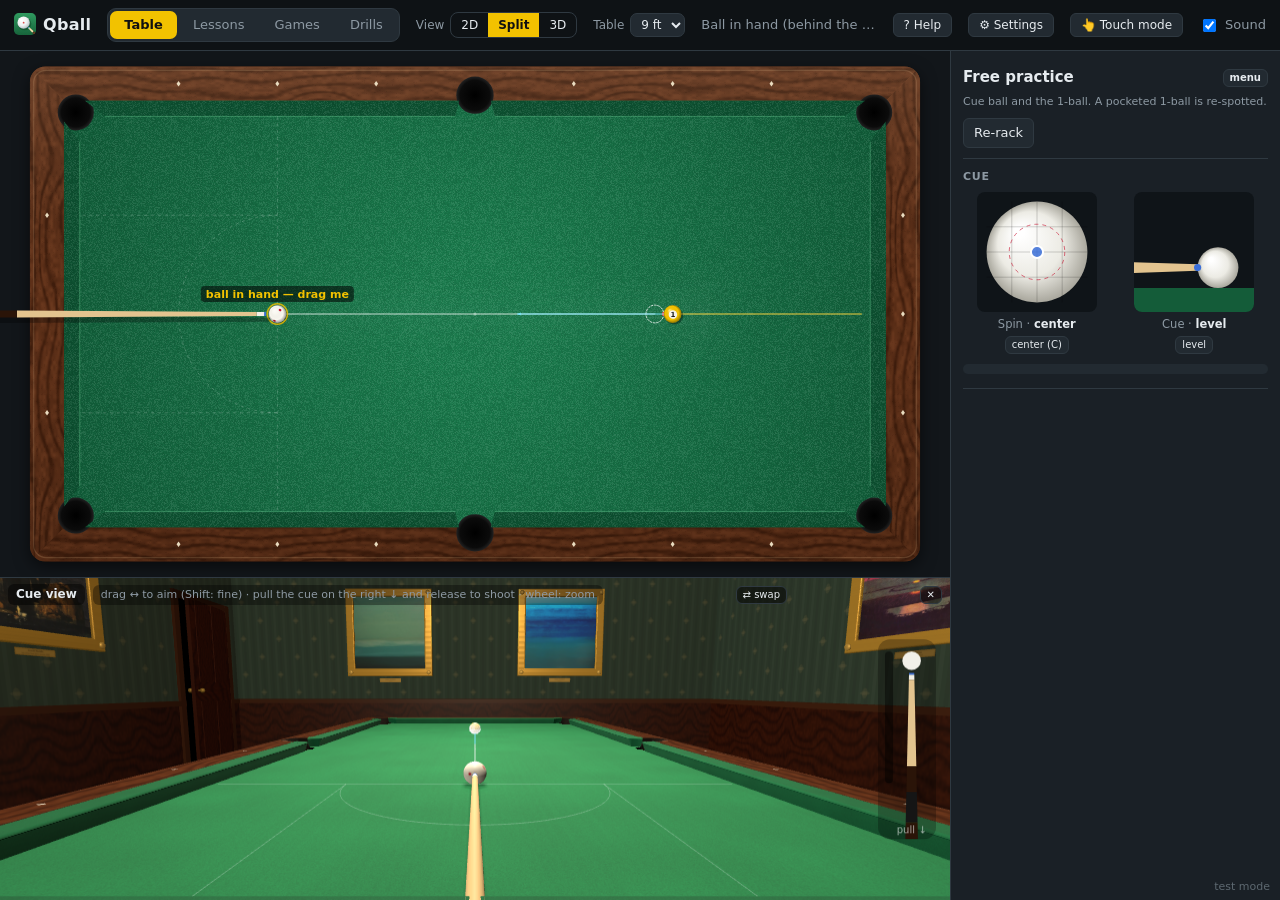
==== commit 4f4ee42b: "some setback updates" ====
--- a/index.html
+++ b/index.html
@@ -184,6 +184,9 @@
           <label class="chk"><input type="checkbox" id="optContacts" checked> Contact (ghost) positions with trails</label>
           <label class="chk"><input type="checkbox" id="optPredict"> Predicted paths (full physics preview)</label>
           <label class="slider">Time scale <b id="tsVal">1.00×</b><input id="optTimeScale" type="range" min="0.02" max="1" step="0.01" value="1"></label>
+          <label class="slider">3D overview: set-back behind the cue ball <b id="ovBackVal">1.80 m</b><input id="optOvBack" type="range" min="0.5" max="4" step="0.05" value="1.8"></label>
+          <label class="slider">3D overview: camera height <b id="ovHeightVal">0.90 m</b><input id="optOvHeight" type="range" min="0.6" max="3.5" step="0.05" value="0.9"></label>
+          <label class="slider">3D aiming view: extra set-back along the cue <b id="aimBackVal">22 cm</b><input id="optAimBack" type="range" min="-0.3" max="1.2" step="0.01" value="0.22"></label>
         </section>
 
         <section>
--- a/css/style.css
+++ b/css/style.css
@@ -218,6 +218,14 @@
 #helpModal ul { padding-left: 18px; margin: 6px 0; } #helpModal li { margin: 6px 0; }
 .bigbtns { display: flex; gap: 8px; margin: 4px 0 2px; }
 .bigbtns button.big { flex: 1; padding: 12px 8px; font-size: 16px; font-weight: 600; border-radius: 10px; }
+/* drag grips (eclipse inset, pop-ups): same look as the mini map's */
+.dgrip { position: absolute; left: 6px; top: 6px; z-index: 10; display: grid; place-items: center; width: 24px; height: 24px; border-radius: 6px;
+  background: rgba(0,0,0,0.6); color: #cfd6db; font-size: 15px; line-height: 1; cursor: move; touch-action: none; user-select: none;
+  pointer-events: auto; border: 1px solid rgba(255,255,255,0.15); }
+.dgrip:hover { background: rgba(79,179,255,0.35); color: #fff; }
+#lessonModal .lbox, #settingsModal .lbox, #helpModal .lbox { position: relative; }
+#lessonModal h2, #settingsModal h2, #helpModal h2 { padding-left: 32px; }
+#eclipse.moved { right: auto; }
 /* tablet in portrait: table on top, panel below */
 @media (max-width: 900px) and (orientation: portrait) {
   main { flex-direction: column; }
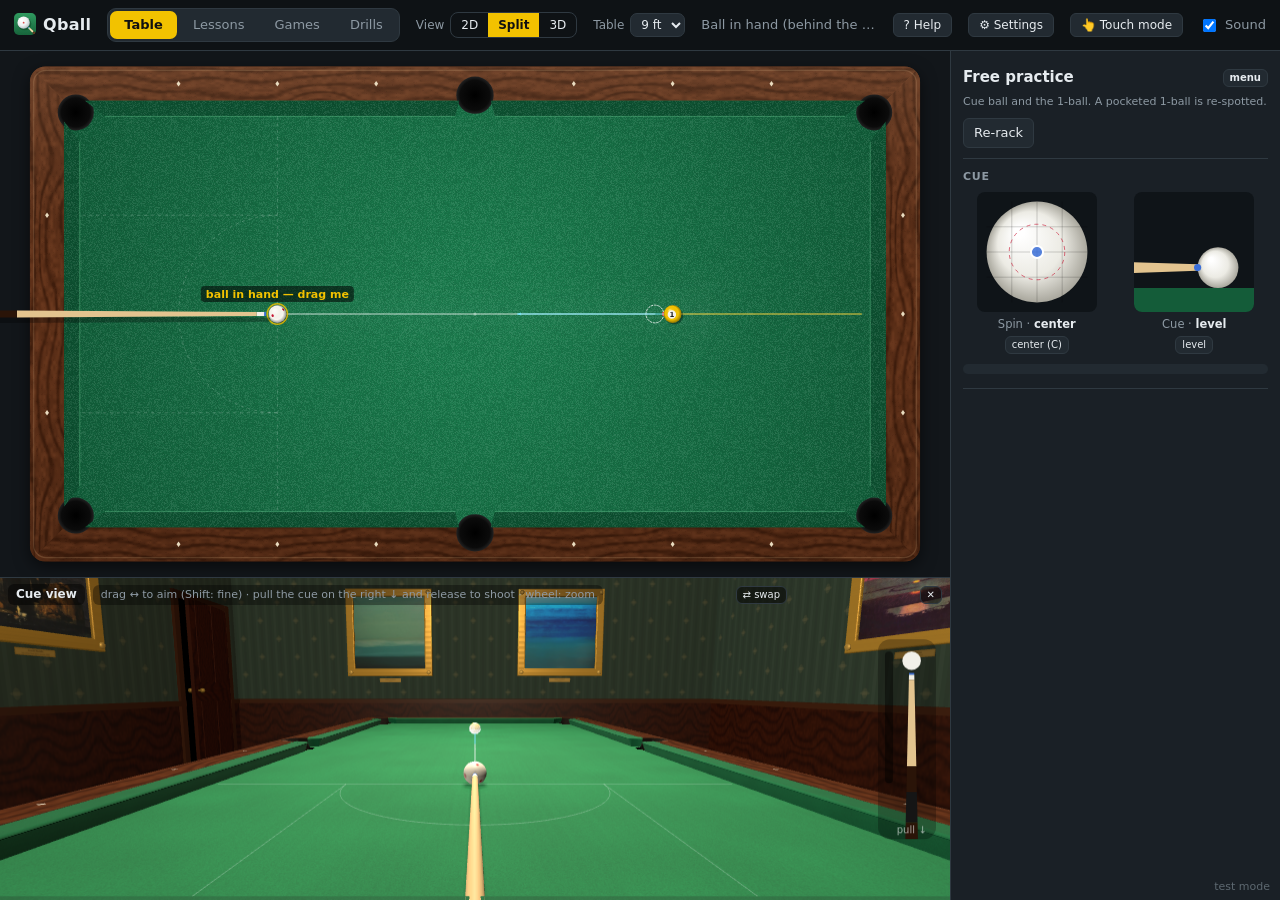
==== commit 355093b0: "lesson 1 added" ====
--- a/index.html
+++ b/index.html
@@ -50,6 +50,13 @@
         </div>
       </div>
       <!-- "eclipse" inset: the view exactly along the cue line -->
+      <!-- scripted lessons: the coach card -->
+      <div id="coach" hidden>
+        <div class="ch-head"><span id="coachStep"></span><span id="coachDots" class="cdots"></span></div>
+        <h3 id="coachTitle"></h3>
+        <div id="coachBody"></div>
+        <div id="coachBtns" class="ch-btns"></div>
+      </div>
       <div id="eclipse" hidden><canvas id="eclipseGL"></canvas><canvas id="eclipseOV"></canvas><div id="eclipseLabel"></div></div>
     </div>
 
--- a/css/style.css
+++ b/css/style.css
@@ -245,3 +245,27 @@
   cursor: move; touch-action: none; user-select: none; border: 1px solid rgba(255,255,255,0.15); }
 #stage.only3d.showmap #mapGrip:hover { background: rgba(79,179,255,0.35); color: #fff; }
 #stage.only3d.showmap.walking #pane2d { width: min(42%, 520px); background: #1b2228; }
+
+/* ---------- scripted lessons: the coach card on the table ---------- */
+#coach { position: absolute; z-index: 20; left: 50%; bottom: 14px; transform: translateX(-50%); width: min(560px, calc(100% - 24px));
+  max-height: 60%; overflow-y: auto; background: rgba(20,26,32,0.94); border: 1px solid var(--line); border-radius: 12px;
+  padding: 8px 14px 10px 14px; box-shadow: 0 8px 28px rgba(0,0,0,0.55); font-size: 14px; line-height: 1.45; }
+#coach[hidden] { display: none; }
+#coach .ch-head { display: flex; align-items: center; gap: 10px; padding-left: 28px; font-size: 11px; color: var(--muted); min-height: 22px; }
+#coach .ch-head #coachStep { flex: 1; }
+#coach .cdots { display: inline-flex; gap: 4px; }
+#coach .cdots i { width: 7px; height: 7px; border-radius: 50%; background: var(--line); }
+#coach .cdots i.done { background: rgba(63,191,111,0.7); }
+#coach .cdots i.on { background: var(--accent); }
+#coach h3 { margin: 4px 0 2px; font-size: 16px; }
+#coach.result h3 { color: #7fd99a; }
+#coach p { margin: 6px 0; }
+#coach ul { padding-left: 20px; margin: 6px 0; }
+#coach .key { background: rgba(242,194,0,0.12); border-left: 3px solid var(--accent); padding: 6px 10px; border-radius: 4px; }
+#coach .ch-btns { display: flex; align-items: center; gap: 8px; margin-top: 8px; flex-wrap: wrap; }
+#coach .ch-btns .sp { flex: 1; }
+#coach .ch-btns .wait { color: var(--accent); font-size: 12px; font-style: italic; animation: coachPulse 1.4s ease-in-out infinite; }
+@keyframes coachPulse { 50% { opacity: 0.35; } }
+.lsteps.wrap { flex-wrap: wrap; }
+.lsteps.wrap span { flex: 1 1 30%; cursor: pointer; }
+#eclipse.hl { box-shadow: 0 0 0 2px var(--accent), 0 0 18px rgba(242,194,0,0.45); }
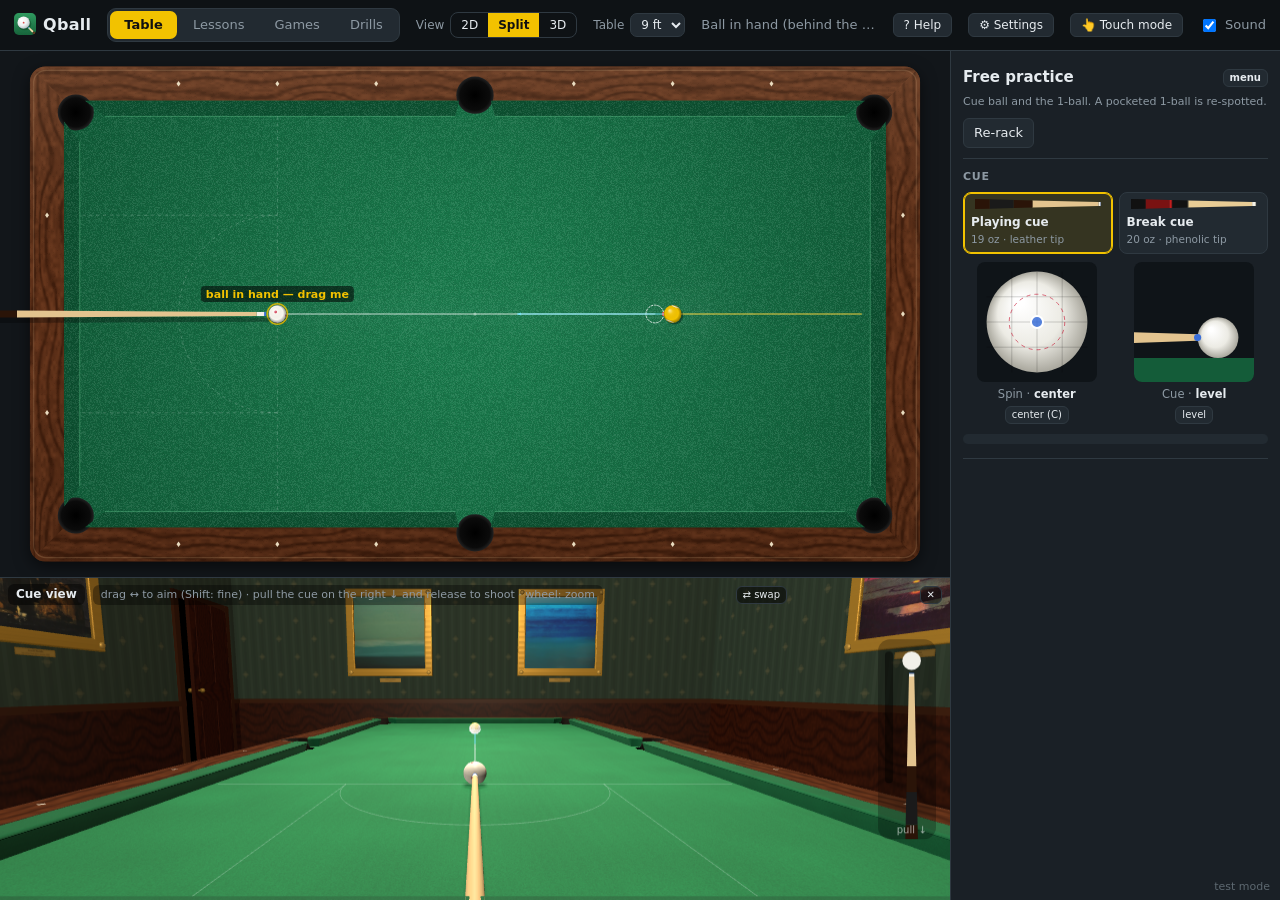
==== commit 53d9453f: "Added break cue. Some physics fixes on breaks" ====
--- a/index.html
+++ b/index.html
@@ -116,6 +116,7 @@
 
       <section>
         <h2>Cue</h2>
+        <div id="cueRack" class="cuerack" title="Your cues — B switches"></div>
         <div class="pads">
           <div class="pad">
             <canvas id="tipPad" title="Click/drag: where the tip hits (as seen down the cue). Beyond the dashed ring = miscue. Double-click to center."></canvas>
@@ -222,6 +223,7 @@
           <li><b>Shoot:</b> press anywhere, drag back, release · <kbd>Esc</kbd> cancels</li>
           <li><b>Touch (iPad / tablet, or the 👆 Touch mode button):</b> drag a finger on the table to aim; start the drag on the cue ball for fine aiming. Shoot with the cue on the right: pull it down and let go. In 3D, drag to aim and pinch to zoom; double-tap the map to return to your shot.</li>
           <li><b>Spin:</b> click the cue ball diagram, or <kbd>W</kbd><kbd>A</kbd><kbd>S</kbd><kbd>D</kbd> · <kbd>C</kbd> center</li>
+          <li><b>Cue:</b> pick the playing cue or the break cue in the panel, or <kbd>B</kbd> to switch (after a break in a game you get the playing cue back)</li>
           <li><b>Cue elevation:</b> drag the side view, or <kbd>E</kbd> raise / <kbd>Q</kbd> lower</li>
           <li><b>Ball in hand:</b> drag the cue ball where you want it</li>
           <li><b>View</b> (top bar): 2D, split or 3D only · <kbd>V</kbd> cycles</li>
--- a/css/style.css
+++ b/css/style.css
@@ -269,3 +269,12 @@
 .lsteps.wrap { flex-wrap: wrap; }
 .lsteps.wrap span { flex: 1 1 30%; cursor: pointer; }
 #eclipse.hl { box-shadow: 0 0 0 2px var(--accent), 0 0 18px rgba(242,194,0,0.45); }
+
+/* ---------- the cue rack (playing cue / break cue) ---------- */
+.cuerack { display: flex; gap: 6px; margin: 2px 0 8px; }
+.cuebtn { flex: 1; display: flex; flex-direction: column; align-items: flex-start; gap: 1px; padding: 5px 7px 6px; text-align: left; border-radius: 8px; }
+.cuebtn canvas { width: 100%; height: 12px; margin-bottom: 3px; }
+.cuebtn .cn { font-weight: 600; font-size: 12px; }
+.cuebtn .cnote { font-size: 10.5px; color: var(--muted); }
+.cuebtn.on { border-color: var(--accent); background: rgba(242,194,0,0.12); box-shadow: inset 0 0 0 1px var(--accent); }
+.cuebtn:disabled { opacity: 0.4; }
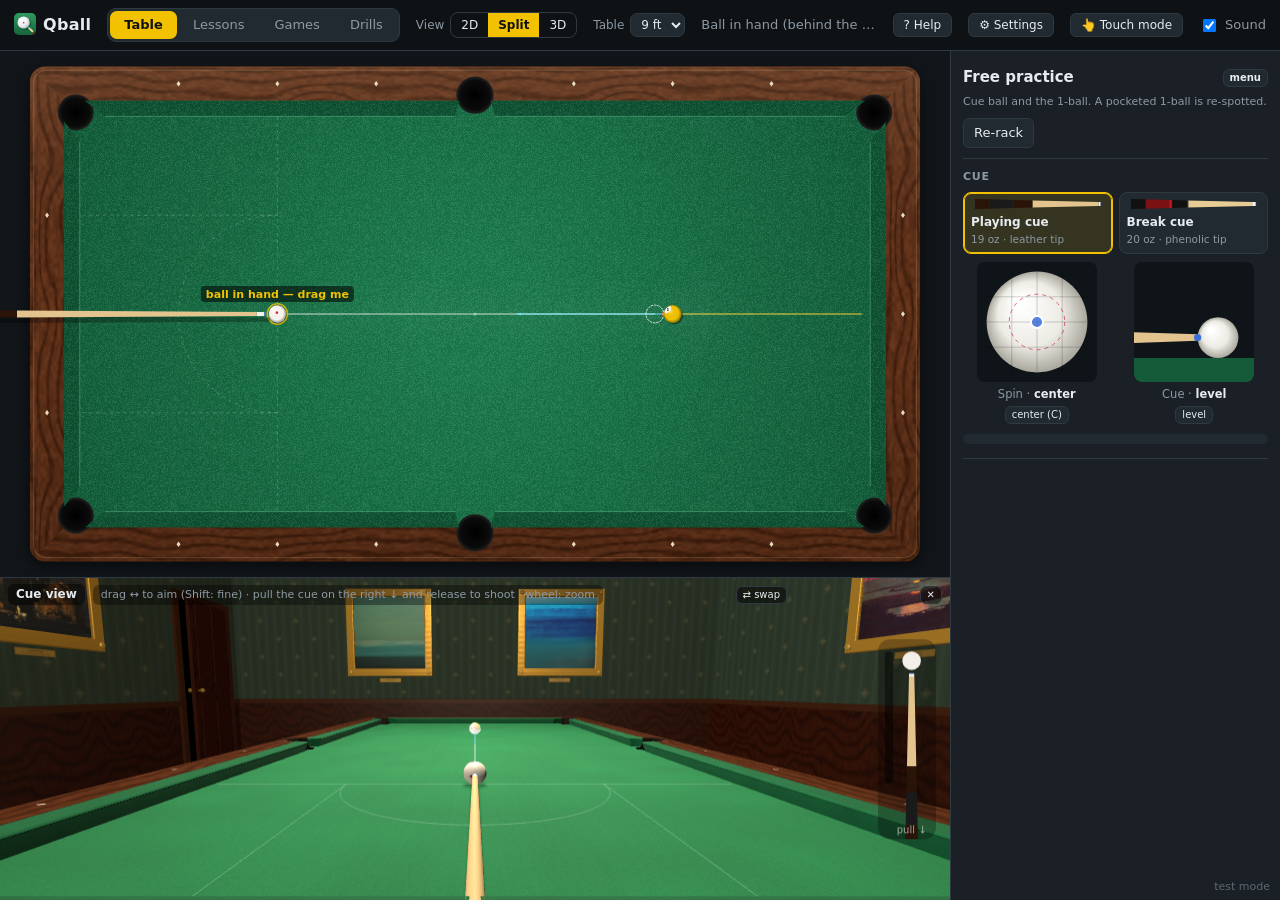
==== commit 26592b0b: "Player-oriented README with screenshots and version history; full walk mode" ====
--- a/index.html
+++ b/index.html
@@ -38,7 +38,7 @@
 
   <main>
     <div id="stage">
-      <div id="pane2d" class="pane"><canvas id="table"></canvas><canvas id="powerCue2" title="Drag the cue down to pull back, release to shoot"></canvas><div id="mapGrip" title="Drag to move the map">✥</div><div class="maphint" id="mapHint">click the map to walk · double-click: back to your shot</div></div>
+      <div id="pane2d" class="pane"><canvas id="table"></canvas><canvas id="powerCue2" title="Drag the cue down to pull back, release to shoot"></canvas><div id="mapGrip" title="Drag to move the map">✥</div><div class="maphint" id="mapHint">click the map to stand up and walk · double-click: back to your shot</div></div>
       <div id="pane3d" class="pane">
         <canvas id="cueView"></canvas>
         <canvas id="powerCue" title="Drag the cue down to pull back, release to shoot"></canvas>
@@ -227,7 +227,7 @@
           <li><b>Cue elevation:</b> drag the side view, or <kbd>E</kbd> raise / <kbd>Q</kbd> lower</li>
           <li><b>Ball in hand:</b> drag the cue ball where you want it</li>
           <li><b>View</b> (top bar): 2D, split or 3D only · <kbd>V</kbd> cycles</li>
-          <li><b>Walk around</b> (3D only): press <b>🚶 Walk</b> (right panel), or keep zooming out once you're standing. On the map, drag the blue dot to move (or click where to go — you walk around the table) and drag the blue view cone, or the crosshair itself (it snaps onto balls), to pick a spot on the table to look at — you keep facing it as you walk. Or double-click (double-tap) a ball or spot in the 3D view. The wheel (or a pinch) on the 3D view bends you down. The cue walks with you (shown see-through): press walk again, double-click the map or pick up the cue to go back to your shot, aiming the way you face. Drag the map by its ✥ grip.</li>
+          <li><b>Walk around</b> (3D only): press <b>🚶 Walk</b> (right panel), or keep zooming out once you're standing. On the map, drag the blue dot to move (or click where to go — you walk around the table) and drag the blue view cone, or the crosshair itself (it snaps onto balls), to pick a spot on the table to look at — you keep facing it as you walk. Or double-click (double-tap) a ball or spot in the 3D view. Or walk with the <kbd>↑</kbd><kbd>↓</kbd> (forward / back) and <kbd>←</kbd><kbd>→</kbd> (sideways) keys, <kbd>Shift</kbd> to go faster, and drag the 3D view to look around (left/right turns, up/down tilts). Dragging the view unlocks the spot you were facing; double-click a spot to lock onto it again. The wheel (or a pinch) on the 3D view bends you down. The cue walks with you (shown see-through): press walk again, double-click the map or pick up the cue to go back to your shot, aiming the way you face. Drag the map by its ✥ grip.</li>
           <li><b>Cue view:</b> drag ↔ to aim, pull the side cue ↓ and release to shoot · wheel: zoom (in = down on the shot, out = standing up)</li>
         </ul>
     <p class="note">Settings (⚙) has the aiming aids and display options; Lessons, Games and Drills are in the tabs at the top. The test mode link (bottom right, or <kbd>T</kbd>) opens the physics tools.</p>
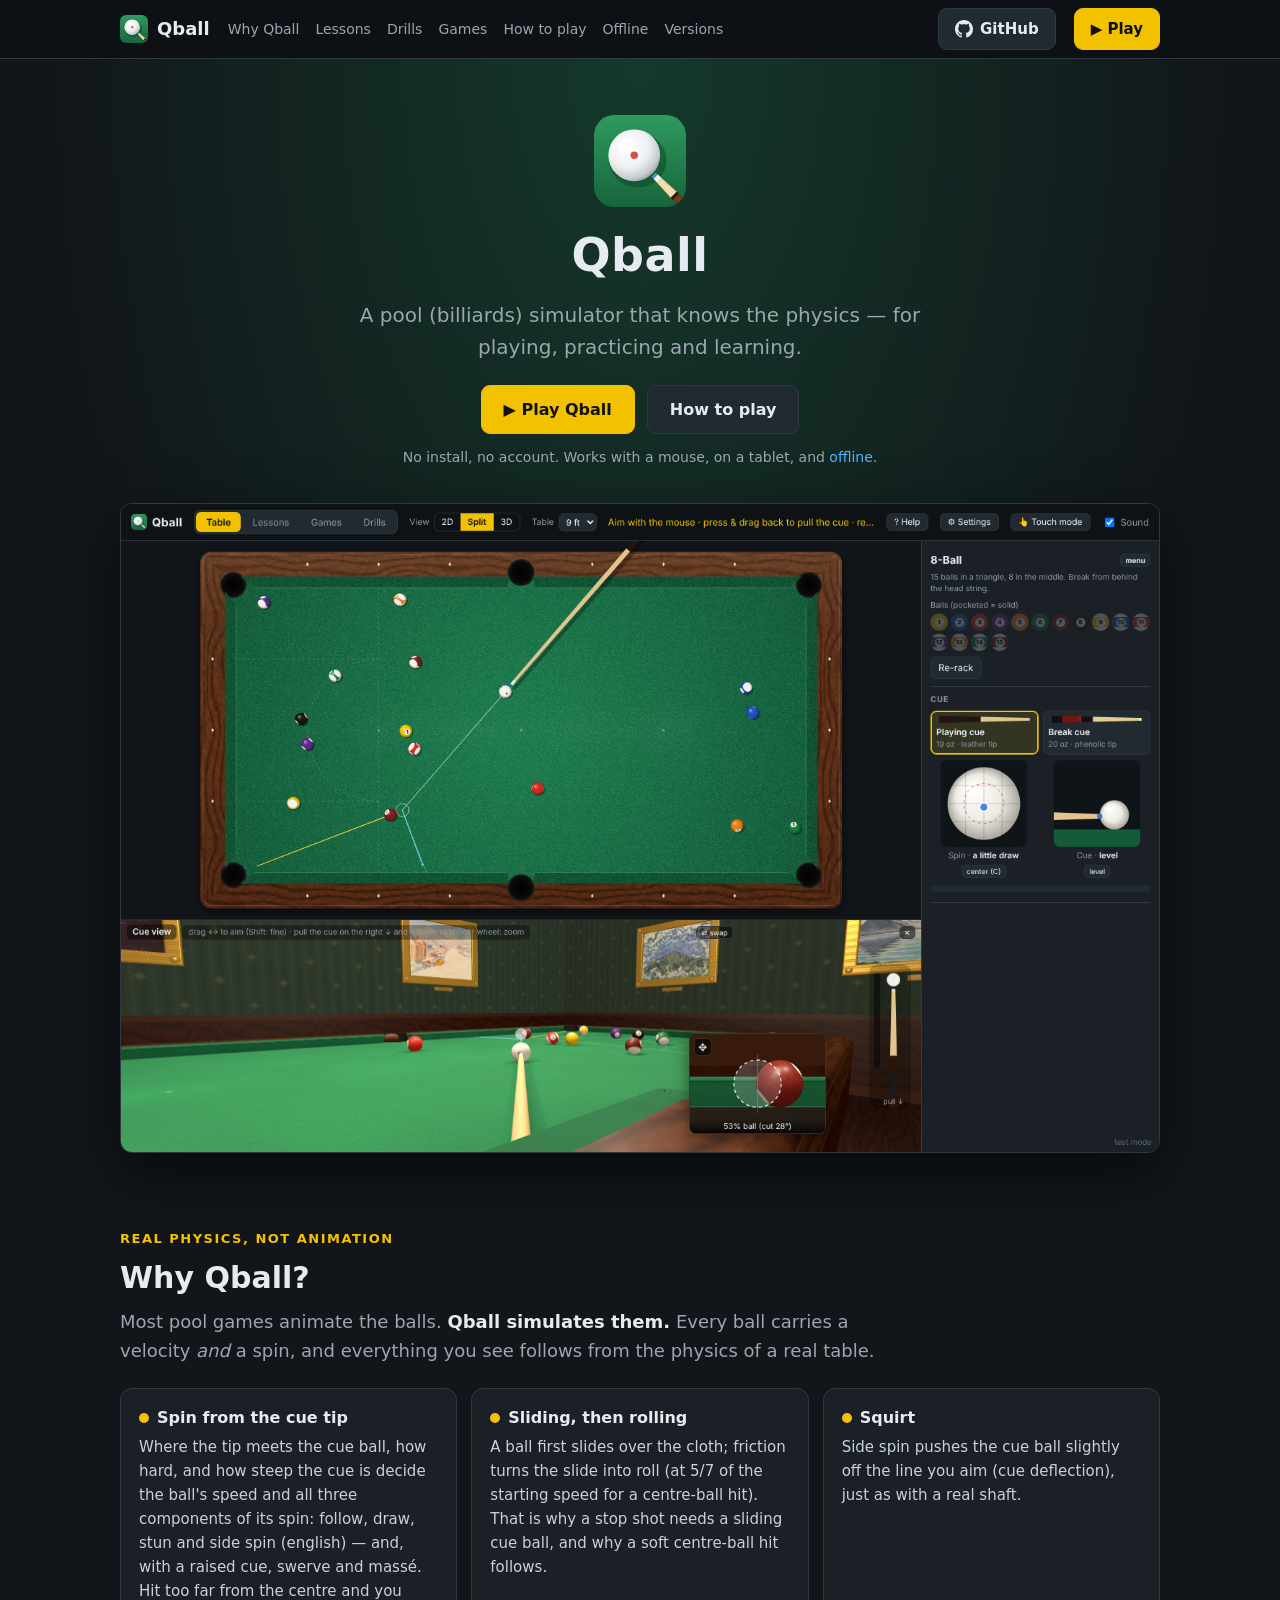
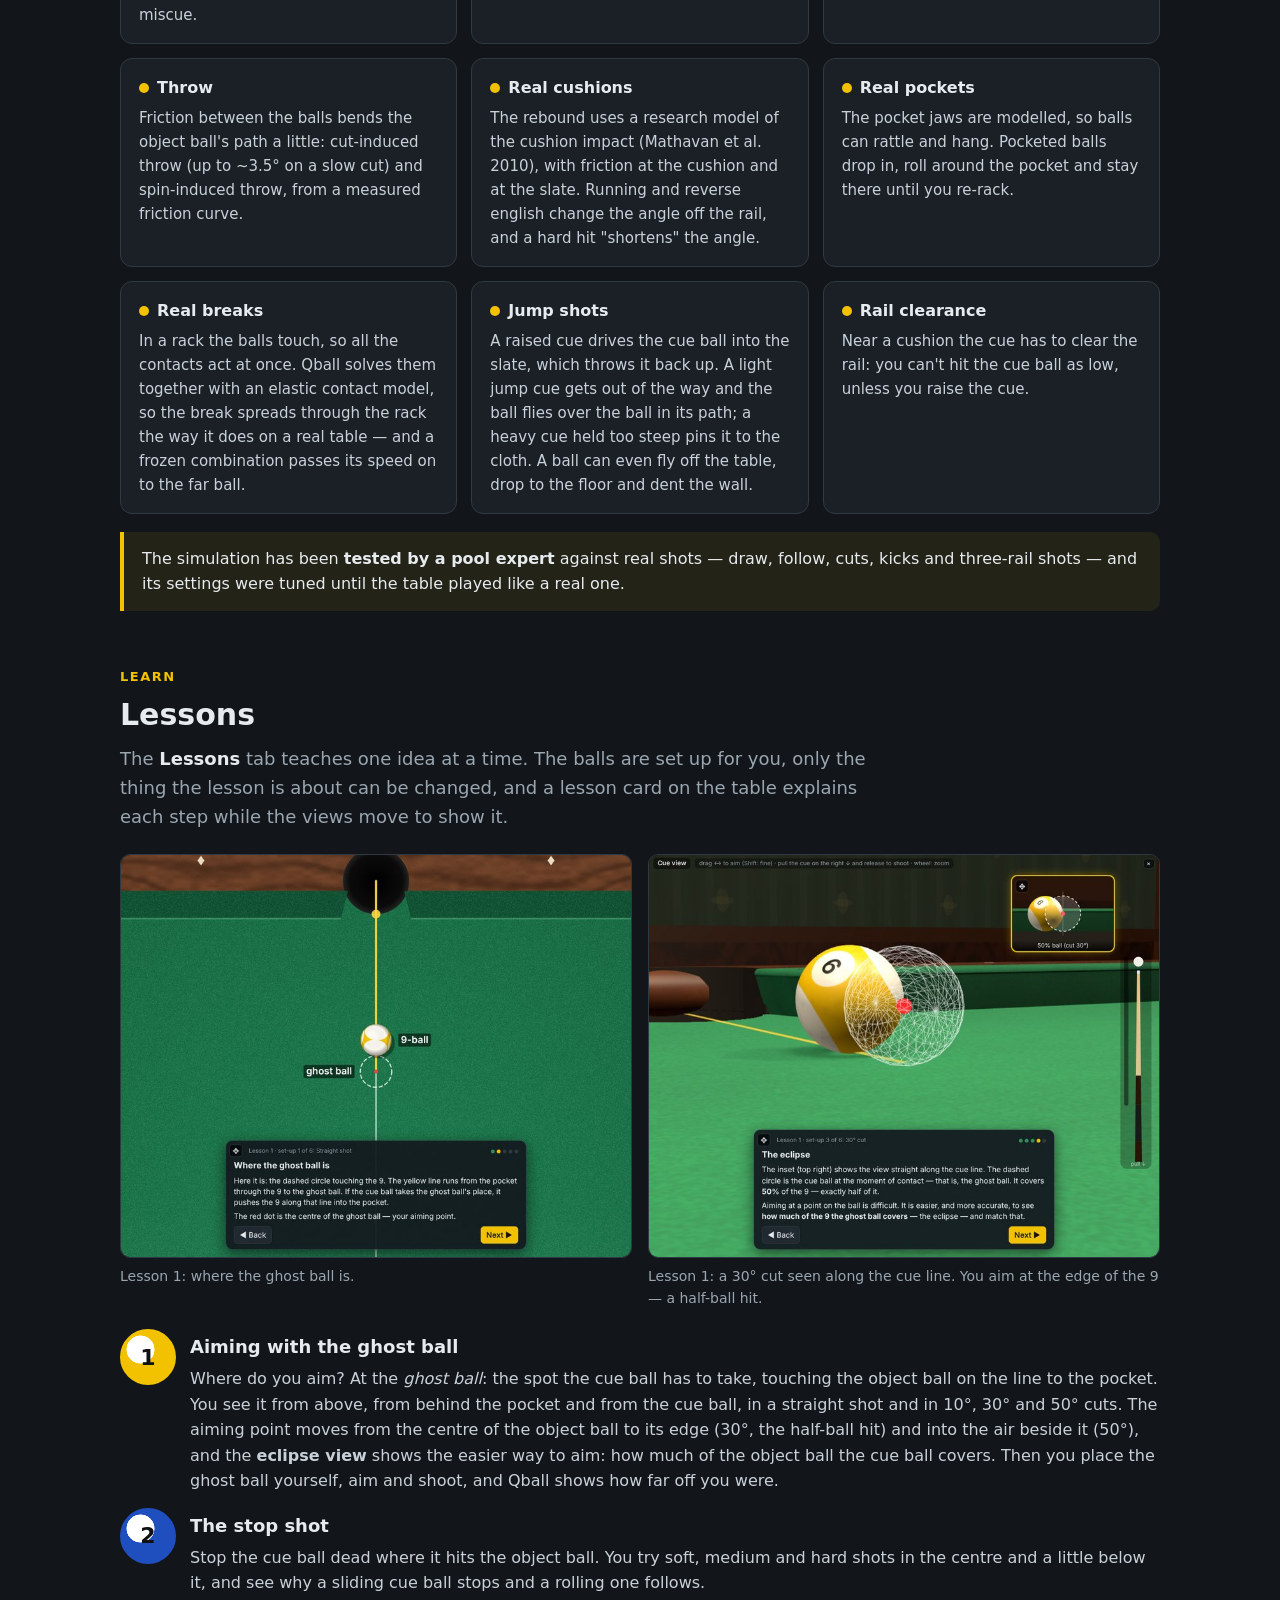
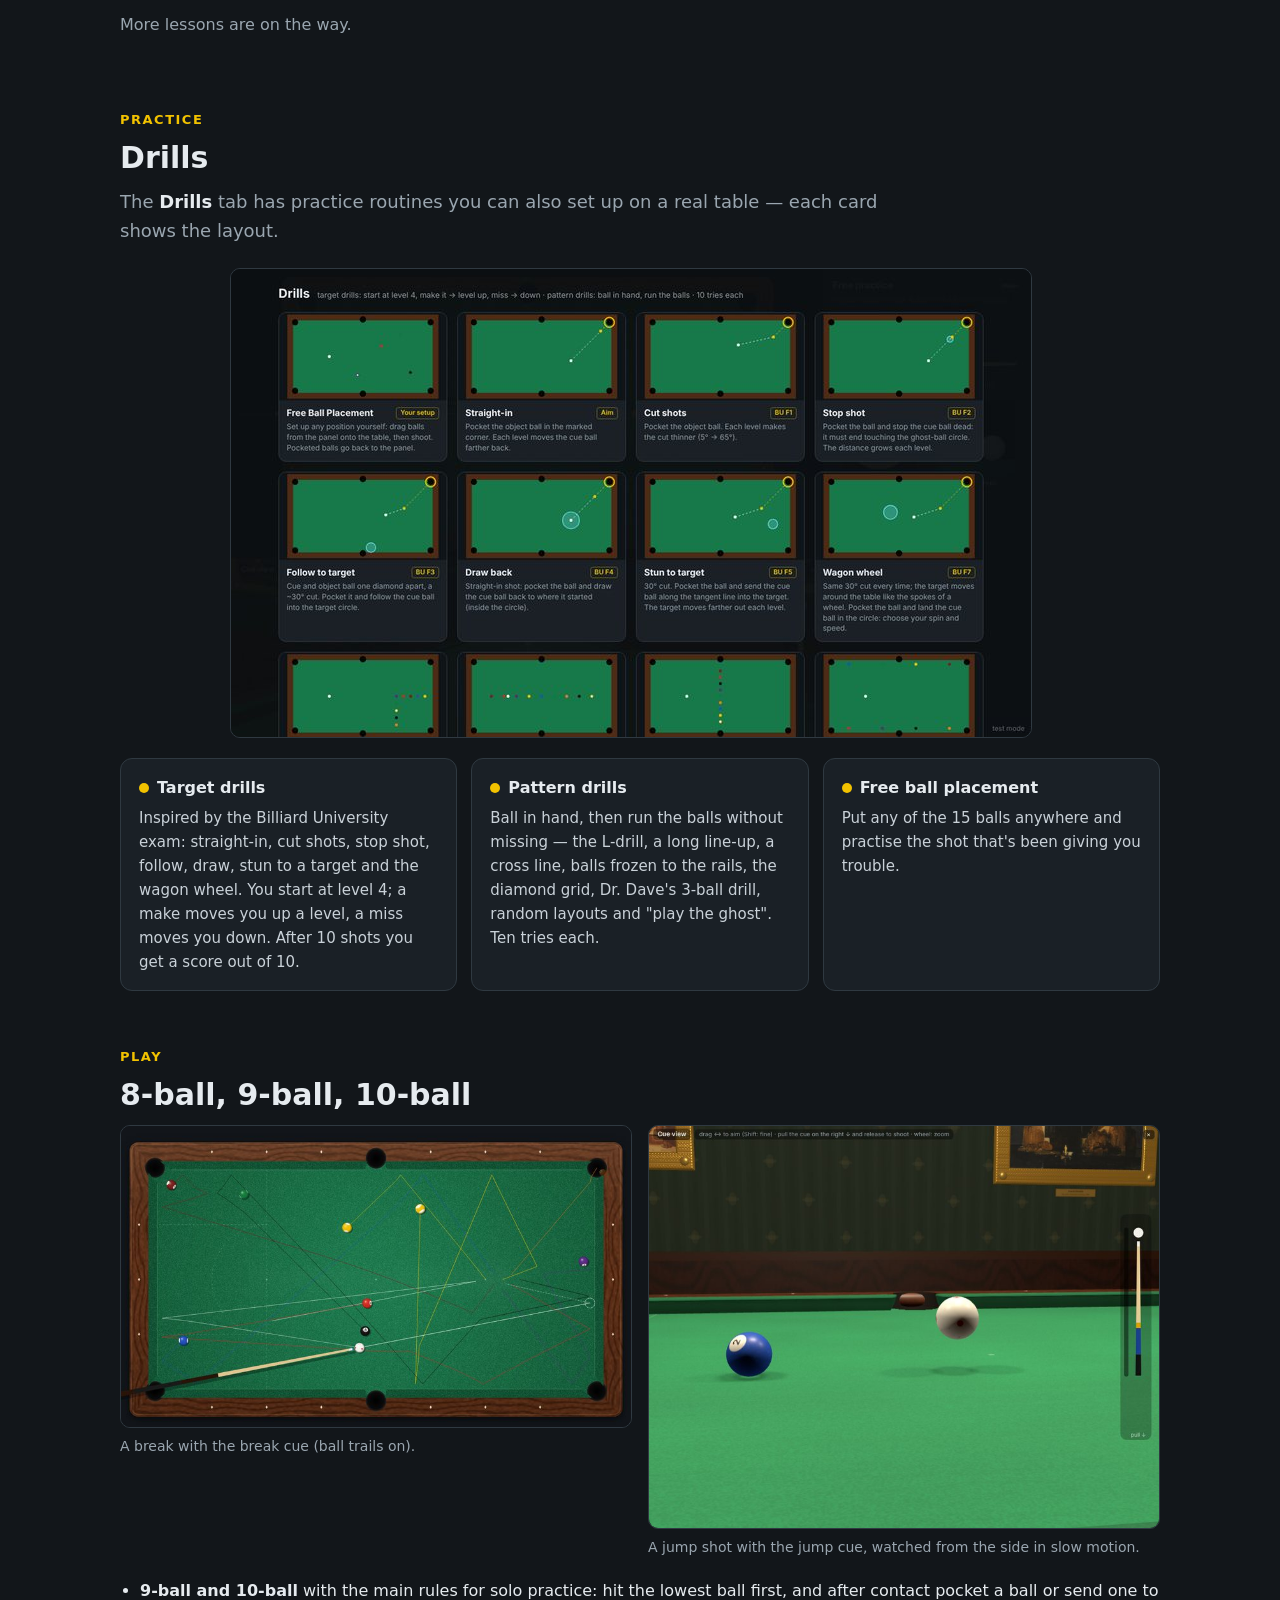
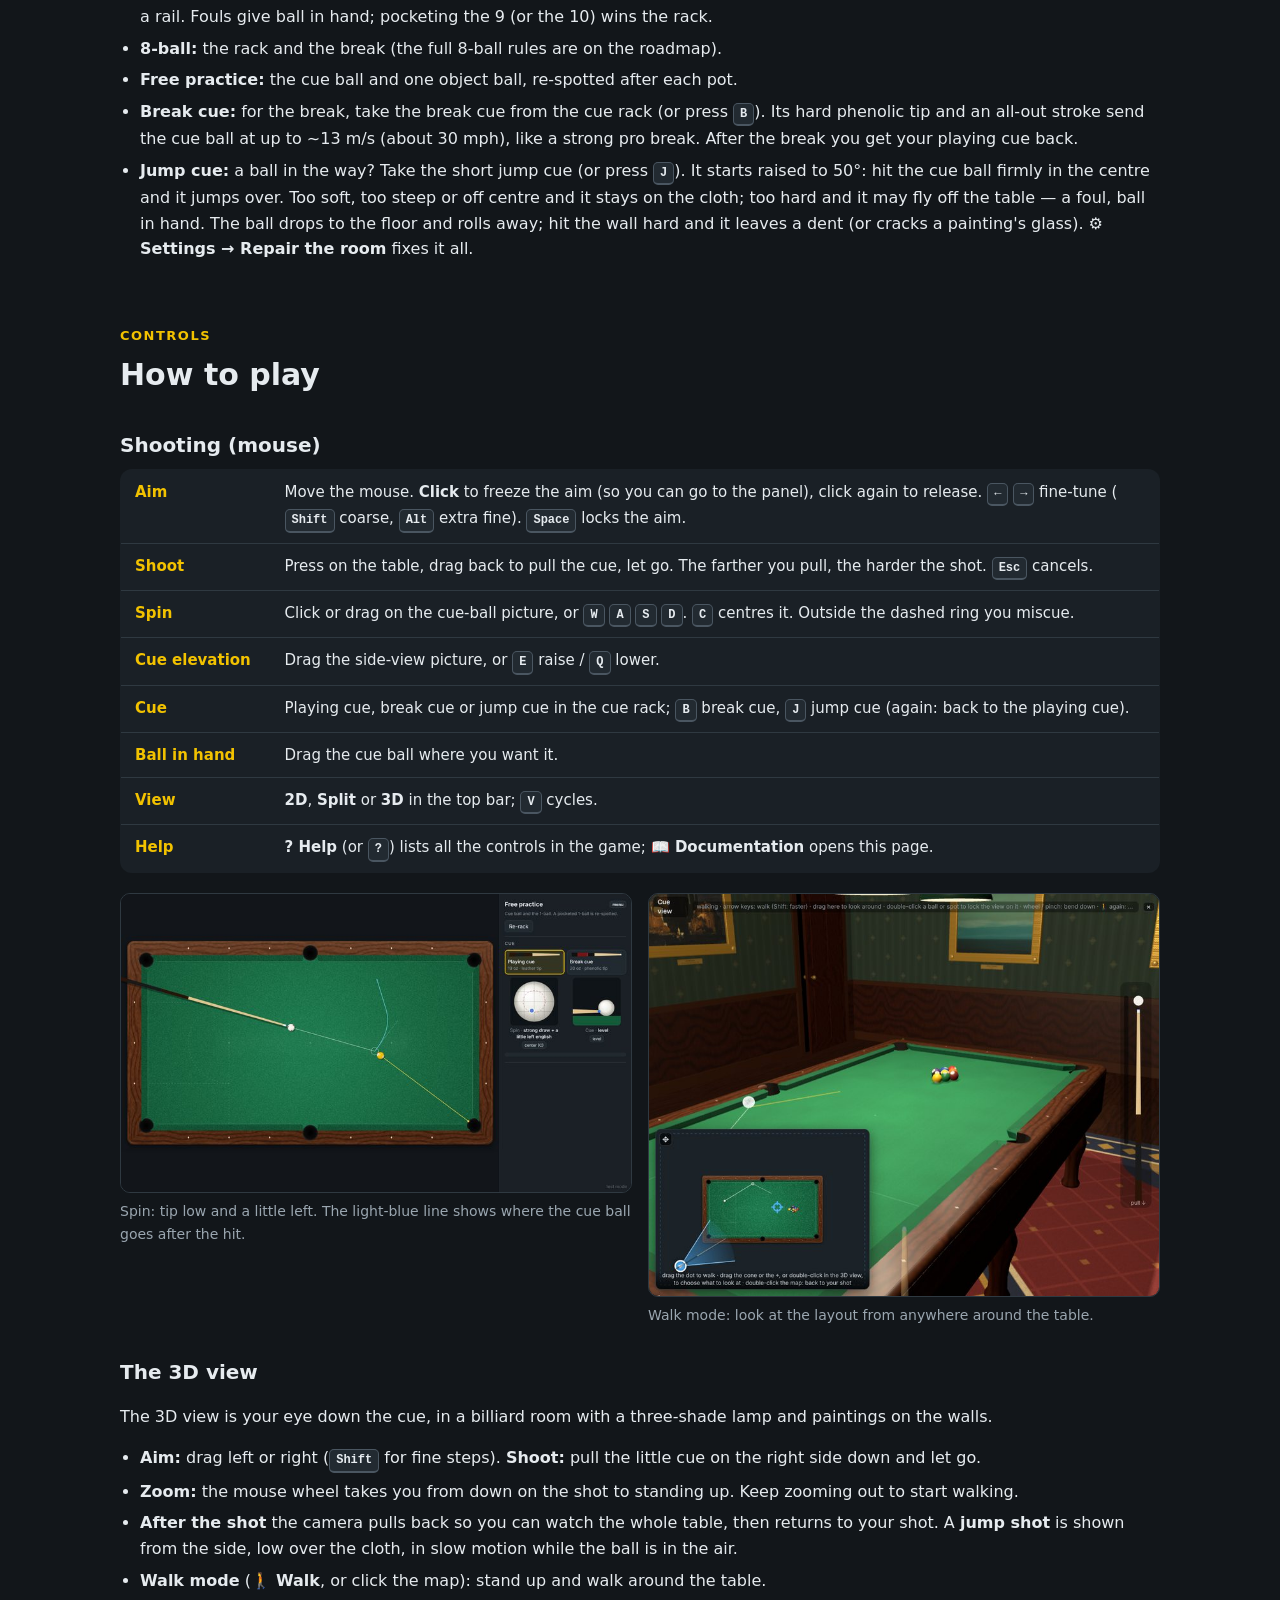
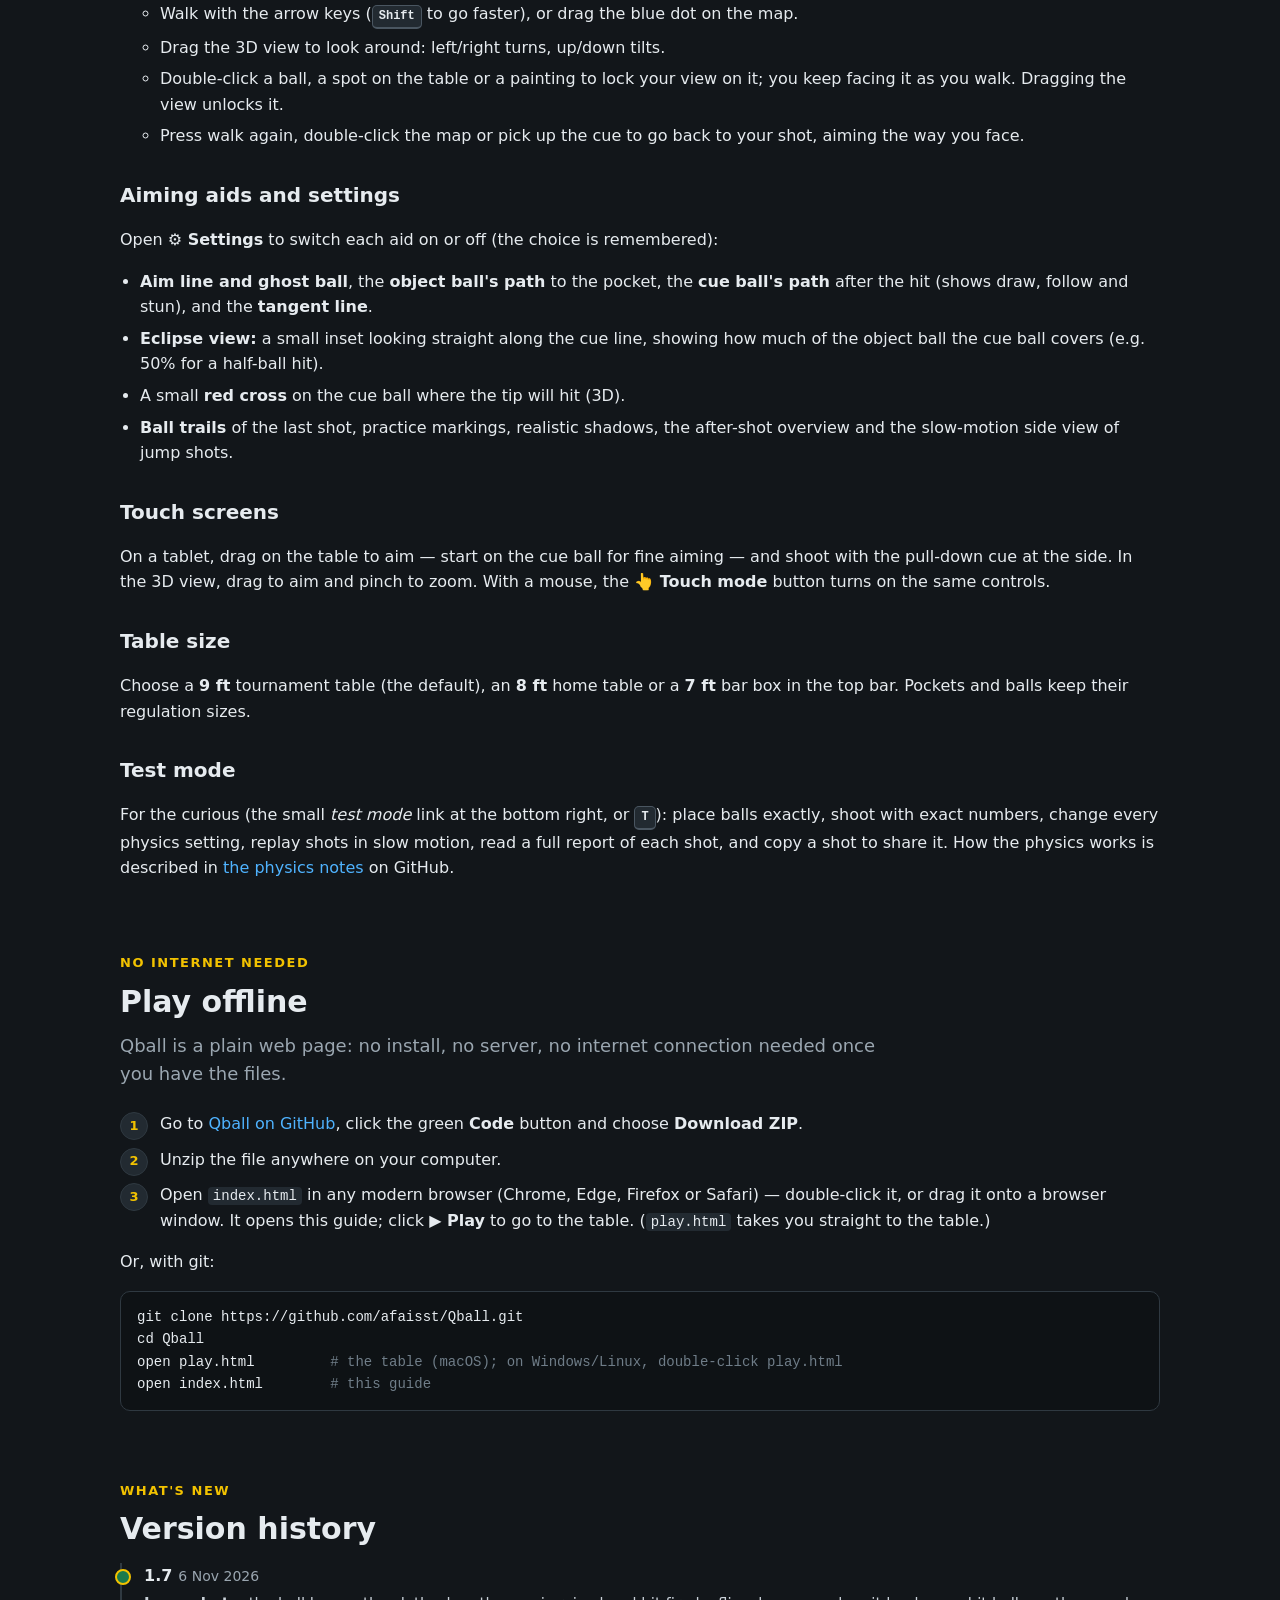
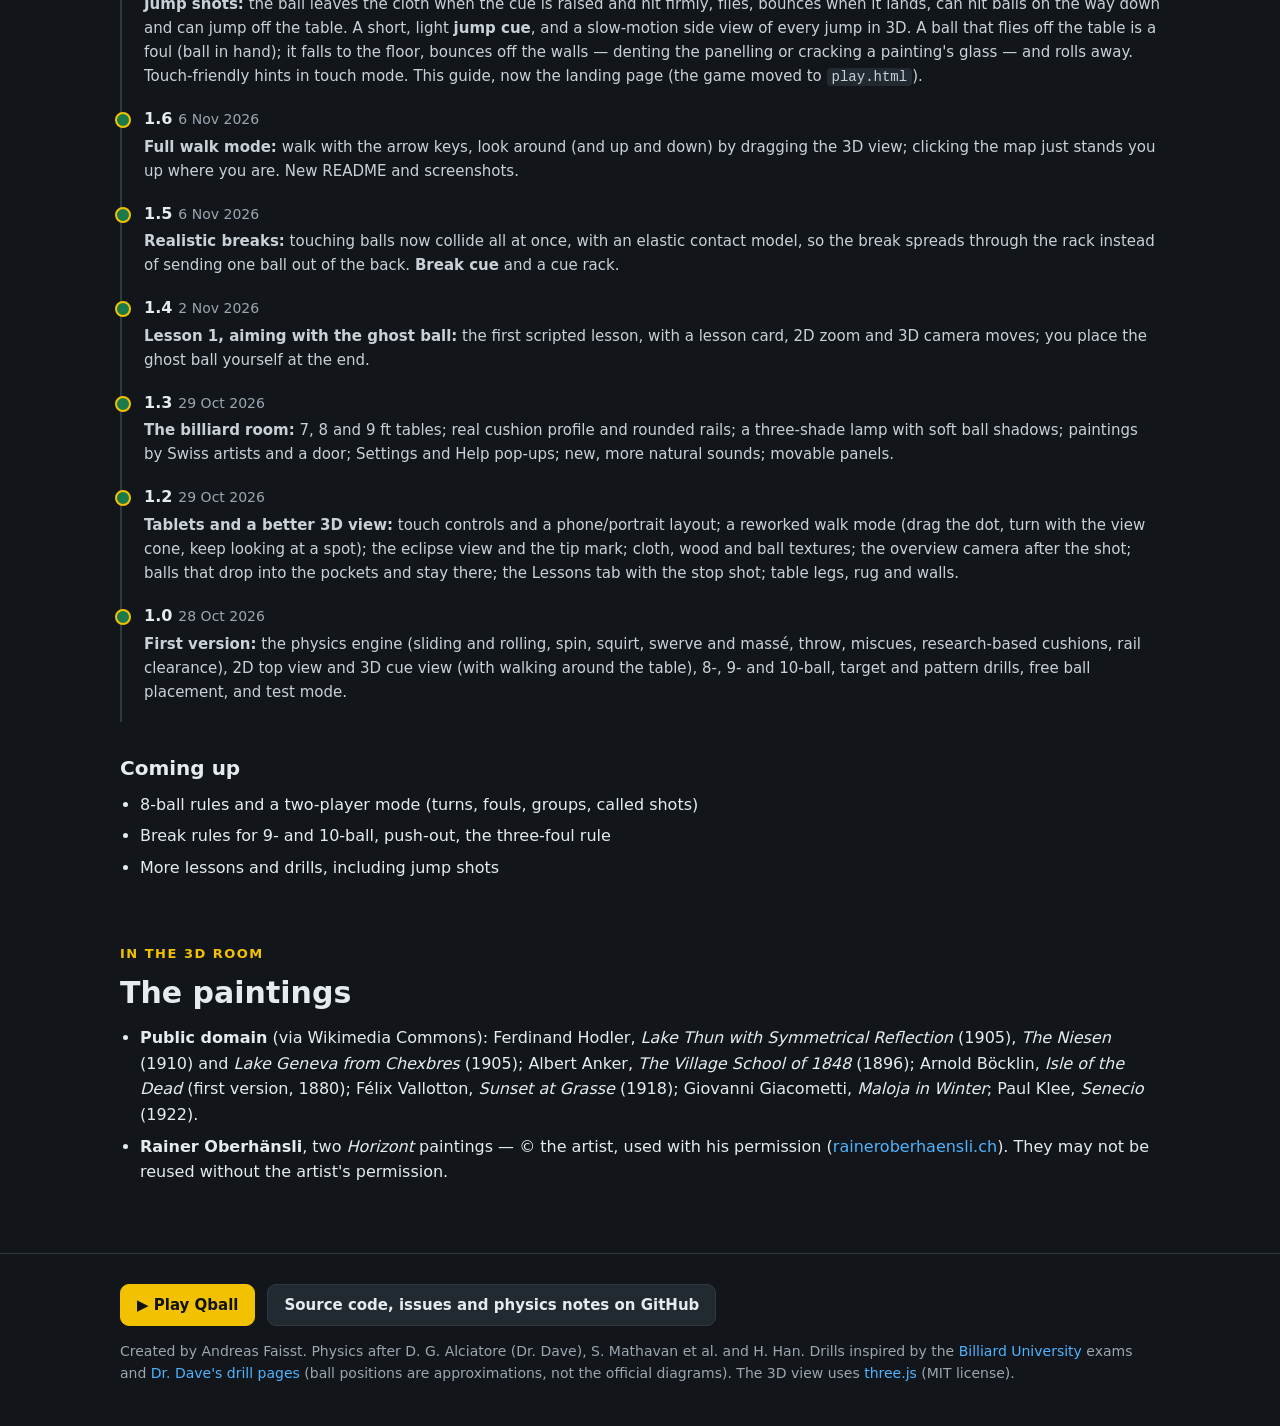
==== commit d875bfd4: "jump shot, reorganization webpage, docu" ====
--- a/index.html
+++ b/index.html
@@ -1,277 +1,323 @@
 <!doctype html>
 <html lang="en">
 <head>
-  <meta charset="utf-8">
-  <meta name="viewport" content="width=device-width, initial-scale=1">
-  <title>Qball — Billiards Simulator</title>
-  <meta name="description" content="A realistic pool / billiards simulator in the browser: real ball physics, games, drills and a 3D cue view.">
-  <link rel="icon" href="assets/icon.svg" type="image/svg+xml">
-  <link rel="icon" href="assets/icon-32.png" sizes="32x32" type="image/png">
-  <link rel="apple-touch-icon" href="assets/apple-touch-icon.png">
-  <link rel="stylesheet" href="css/style.css">
+<meta charset="utf-8">
+<meta name="viewport" content="width=device-width, initial-scale=1">
+<title>Qball — a pool simulator that knows the physics</title>
+<meta name="description" content="Qball — a pool (billiards) simulator that knows the physics, for playing, practicing and learning. How it works, lessons, drills, games and controls.">
+<link rel="icon" href="assets/icon.svg" type="image/svg+xml">
+<link rel="icon" href="assets/icon-32.png" sizes="32x32">
+<link rel="apple-touch-icon" href="assets/apple-touch-icon.png">
+<style>
+  :root {
+    --bg: #12161a; --bg2: #0e1215; --panel: #1a2026; --panel2: #222a31; --line: #2f3941;
+    --text: #e6ebef; --muted: #9aa6b0; --accent: #f2c200; --accent2: #4fb3ff; --felt: #1a7a4c;
+  }
+  * { box-sizing: border-box; }
+  html { scroll-behavior: smooth; scroll-padding-top: 70px; }
+  body { margin: 0; background: var(--bg); color: var(--text); font: 16px/1.6 system-ui, -apple-system, "Segoe UI", Roboto, sans-serif; }
+  a { color: var(--accent2); text-decoration: none; } a:hover { text-decoration: underline; }
+  img { max-width: 100%; display: block; }
+  kbd { display: inline-block; min-width: 1.6em; padding: 0 6px; border: 1px solid #4a5661; border-bottom-width: 2px; border-radius: 5px;
+    background: var(--panel2); font: 600 12px/1.7 ui-monospace, SFMono-Regular, Menlo, monospace; text-align: center; color: var(--text); }
+  code { font: 14px ui-monospace, SFMono-Regular, Menlo, monospace; background: var(--panel2); padding: 1px 5px; border-radius: 4px; }
+  .wrap { max-width: 1080px; margin: 0 auto; padding: 0 20px; }
+
+  /* top bar */
+  header.top { position: sticky; top: 0; z-index: 10; background: rgba(14,18,21,0.92); backdrop-filter: blur(8px); border-bottom: 1px solid var(--line); }
+  header.top .wrap { display: flex; align-items: center; gap: 18px; height: 58px; }
+  .brand { display: flex; align-items: center; gap: 9px; font-weight: 700; font-size: 18px; color: var(--text); }
+  .brand img { width: 28px; height: 28px; }
+  nav.sections { display: flex; gap: 16px; flex: 1; overflow-x: auto; scrollbar-width: none; }
+  nav.sections a { color: var(--muted); font-size: 14px; white-space: nowrap; }
+  nav.sections a:hover { color: var(--text); text-decoration: none; }
+  .btn { display: inline-flex; align-items: center; gap: 7px; padding: 8px 16px; border-radius: 9px; font-weight: 600; font-size: 15px;
+    border: 1px solid var(--line); color: var(--text); background: var(--panel2); white-space: nowrap; }
+  footer .btn { white-space: normal; }
+  .btn:hover { text-decoration: none; border-color: #4a5661; }
+  .btn.play { background: var(--accent); color: #111; border-color: var(--accent); }
+  .btn.play:hover { background: #ffd21f; }
+  .btn svg { width: 18px; height: 18px; fill: currentColor; }
+
+  /* hero */
+  .hero { text-align: center; padding: 56px 0 30px; background: radial-gradient(ellipse at 50% 0%, rgba(26,122,76,0.35), transparent 65%); }
+  .hero .icon { width: 92px; height: 92px; margin: 0 auto 12px; }
+  .hero h1 { font-size: 46px; margin: 0; letter-spacing: 0.5px; }
+  .hero .tag { font-size: 20px; color: var(--muted); margin: 6px auto 22px; max-width: 640px; }
+  .hero .ctas { display: flex; gap: 12px; justify-content: center; flex-wrap: wrap; }
+  .hero .ctas .btn { padding: 11px 22px; font-size: 16px; }
+  .hero .note { color: var(--muted); font-size: 14px; margin-top: 12px; }
+  .shot-main { margin: 34px auto 0; border-radius: 12px; overflow: hidden; border: 1px solid var(--line); box-shadow: 0 20px 60px rgba(0,0,0,0.55); cursor: zoom-in; }
+
+  /* sections */
+  section { padding: 46px 0 10px; }
+  section h2 { font-size: 30px; margin: 0 0 6px; }
+  section h2 .kicker { display: block; font-size: 13px; letter-spacing: 1.5px; text-transform: uppercase; color: var(--accent); margin-bottom: 4px; }
+  section h3 { font-size: 20px; margin: 30px 0 8px; }
+  .lead { color: var(--muted); font-size: 18px; max-width: 780px; margin: 0 0 22px; }
+  .lead b, .lead strong { color: var(--text); }
+  .grid { display: grid; grid-template-columns: repeat(auto-fill, minmax(300px, 1fr)); gap: 14px; }
+  .card { background: var(--panel); border: 1px solid var(--line); border-radius: 12px; padding: 16px 18px; }
+  .card h4 { margin: 0 0 5px; font-size: 16px; display: flex; align-items: center; gap: 8px; }
+  .card h4 .dot { width: 10px; height: 10px; border-radius: 50%; background: var(--accent); flex: none; }
+  .card p { margin: 0; color: #c9d1d8; font-size: 15px; }
+  .callout { margin: 18px 0 0; padding: 14px 18px; border-left: 4px solid var(--accent); background: rgba(242,194,0,0.08); border-radius: 0 10px 10px 0; }
+  .figs { display: grid; grid-template-columns: 1fr 1fr; gap: 16px; margin: 6px 0 20px; }
+  figure { margin: 0; }
+  figure img { border-radius: 10px; border: 1px solid var(--line); cursor: zoom-in; }
+  figure figcaption { color: var(--muted); font-size: 14px; margin-top: 7px; }
+  figure.wide { max-width: 820px; margin: 6px auto 20px; }
+  ul.plain { padding-left: 20px; margin: 8px 0; }
+  ul.plain li { margin: 6px 0; }
+  .lesson { display: grid; grid-template-columns: 56px 1fr; gap: 14px; margin: 14px 0; }
+  .lesson .num { width: 56px; height: 56px; border-radius: 50%; display: grid; place-items: center; font-weight: 800; font-size: 22px; color: #111;
+    background: radial-gradient(circle at 35% 35%, #fff 0, #fff 30%, var(--accent) 31%); border: 3px solid var(--accent); }
+  .lesson.two .num { background: radial-gradient(circle at 35% 35%, #fff 0, #fff 30%, #1f4fbf 31%); border-color: #1f4fbf; }
+  .lesson h4 { margin: 4px 0 4px; font-size: 18px; }
+  .lesson p { margin: 0; color: #c9d1d8; }
+  table.keys { width: 100%; border-collapse: collapse; background: var(--panel); border: 1px solid var(--line); border-radius: 12px; overflow: hidden; margin: 6px 0 20px; }
+  table.keys td { padding: 10px 14px; border-top: 1px solid var(--line); vertical-align: top; font-size: 15px; }
+  table.keys tr:first-child td { border-top: 0; }
+  table.keys td:first-child { width: 150px; font-weight: 600; color: var(--accent); }
+  pre { background: var(--bg2); border: 1px solid var(--line); border-radius: 10px; padding: 14px 16px; overflow-x: auto; font: 14px/1.6 ui-monospace, SFMono-Regular, Menlo, monospace; }
+  pre .c { color: #6f7d88; }
+  .steps { counter-reset: s; list-style: none; padding: 0; }
+  .steps li { counter-increment: s; position: relative; padding-left: 40px; margin: 10px 0; }
+  .steps li::before { content: counter(s); position: absolute; left: 0; top: 1px; width: 26px; height: 26px; border-radius: 50%; background: var(--panel2);
+    border: 1px solid var(--line); display: grid; place-items: center; font-size: 13px; font-weight: 700; color: var(--accent); }
+  .timeline { list-style: none; padding: 0; margin: 10px 0; border-left: 2px solid var(--line); }
+  .timeline li { position: relative; padding: 0 0 18px 22px; }
+  .timeline li::before { content: ''; position: absolute; left: -7px; top: 6px; width: 12px; height: 12px; border-radius: 50%; background: var(--felt); border: 2px solid var(--accent); }
+  .timeline .ver { font-weight: 700; } .timeline .date { color: var(--muted); font-size: 14px; margin-left: 6px; }
+  .timeline p { margin: 3px 0 0; color: #c9d1d8; font-size: 15px; }
+  footer { margin-top: 50px; padding: 30px 0 40px; border-top: 1px solid var(--line); color: var(--muted); font-size: 14px; }
+  footer .row { display: flex; gap: 12px; align-items: center; flex-wrap: wrap; margin-bottom: 14px; }
+  .muted { color: var(--muted); }
+
+  /* image viewer */
+  #viewer { position: fixed; inset: 0; z-index: 50; background: rgba(0,0,0,0.88); display: none; place-items: center; padding: 20px; cursor: zoom-out; }
+  #viewer.on { display: grid; }
+  #viewer img { max-width: 96vw; max-height: 86vh; border-radius: 8px; }
+  #viewer p { color: #ddd; text-align: center; max-width: 900px; margin: 10px auto 0; font-size: 14px; }
+
+  @media (max-width: 760px) {
+    nav.sections { display: none; }
+    .hero h1 { font-size: 36px; } .hero .tag { font-size: 17px; }
+    .figs { grid-template-columns: 1fr; }
+    table.keys td:first-child { width: 110px; }
+    .top .btn.gh span { display: none; }
+    header.top .wrap { gap: 10px; } .top .btn { padding: 7px 11px; } .top .btn.gh { margin-left: auto; }
+  }
+</style>
 </head>
 <body>
-  <header>
-    <div class="brand"><img src="assets/icon.svg" alt="" class="logo">Qball</div>
-    <nav class="tabs" role="tablist">
-      <button id="tabTable" class="active">Table</button>
-      <button id="tabLessons">Lessons</button>
-      <button id="tabGames">Games</button>
-      <button id="tabDrills">Drills</button>
+
+<header class="top">
+  <div class="wrap">
+    <a class="brand" href="#top"><img src="assets/icon.svg" alt="">Qball</a>
+    <nav class="sections">
+      <a href="#why">Why Qball</a><a href="#lessons">Lessons</a><a href="#drills">Drills</a><a href="#play">Games</a>
+      <a href="#howto">How to play</a><a href="#offline">Offline</a><a href="#versions">Versions</a>
     </nav>
-    <div class="viewctl"><span>View</span>
-      <div class="seg" id="viewSeg">
-        <button data-view="2d" title="Top view only">2D</button>
-        <button data-view="split" class="active" title="Top view + cue view">Split</button>
-        <button data-view="3d" title="Cue view only (V cycles)">3D</button>
-      </div>
+    <a class="btn gh" href="https://github.com/afaisst/Qball" target="_blank" rel="noopener" title="Qball on GitHub">
+      <svg viewBox="0 0 16 16" aria-hidden="true"><path d="M8 0C3.58 0 0 3.58 0 8c0 3.54 2.29 6.53 5.47 7.59.4.07.55-.17.55-.38 0-.19-.01-.82-.01-1.49-2.01.37-2.53-.49-2.69-.94-.09-.23-.48-.94-.82-1.13-.28-.15-.68-.52-.01-.53.63-.01 1.08.58 1.23.82.72 1.21 1.87.87 2.33.66.07-.52.28-.87.51-1.07-1.78-.2-3.64-.89-3.64-3.95 0-.87.31-1.59.82-2.15-.08-.2-.36-1.02.08-2.12 0 0 .67-.21 2.2.82.64-.18 1.32-.27 2-.27.68 0 1.36.09 2 .27 1.53-1.04 2.2-.82 2.2-.82.44 1.1.16 1.92.08 2.12.51.56.82 1.27.82 2.15 0 3.07-1.87 3.75-3.65 3.95.29.25.54.73.54 1.48 0 1.07-.01 1.93-.01 2.2 0 .21.15.46.55.38A8.013 8.013 0 0016 8c0-4.42-3.58-8-8-8z"/></svg><span>GitHub</span></a>
+    <a class="btn play" href="play.html">▶ Play</a>
+  </div>
+</header>
+
+<div class="hero" id="top">
+  <div class="wrap">
+    <img class="icon" src="assets/icon.svg" alt="Qball icon">
+    <h1>Qball</h1>
+    <p class="tag">A pool (billiards) simulator that knows the physics — for playing, practicing and learning.</p>
+    <div class="ctas">
+      <a class="btn play" href="play.html">▶ Play Qball</a>
+      <a class="btn" href="#howto">How to play</a>
     </div>
-    <label class="viewctl" title="Table size (the page reloads)"><span>Table</span>
-      <select id="selTable"><option value="9">9 ft</option><option value="8">8 ft</option><option value="7">7 ft</option></select></label>
-    <span id="testBadge" class="badge" hidden>TEST MODE</span>
-    <div id="status" class="status"></div>
-    <button id="btnHelp" class="hdrbtn" title="Controls and help (?)">? Help</button>
-    <button id="btnSettings" class="hdrbtn" title="Aiming aids, 3D view and other settings">⚙ Settings</button>
-    <button id="btnTouch" class="toggle" title="Touch mode: aim by dragging and shoot with the pull-down cue on the side (like on a tablet)">👆 Touch mode</button>
-    <label class="chk small"><input type="checkbox" id="optSound" checked> Sound</label>
-  </header>
-
-  <main>
-    <div id="stage">
-      <div id="pane2d" class="pane"><canvas id="table"></canvas><canvas id="powerCue2" title="Drag the cue down to pull back, release to shoot"></canvas><div id="mapGrip" title="Drag to move the map">✥</div><div class="maphint" id="mapHint">click the map to stand up and walk · double-click: back to your shot</div></div>
-      <div id="pane3d" class="pane">
-        <canvas id="cueView"></canvas>
-        <canvas id="powerCue" title="Drag the cue down to pull back, release to shoot"></canvas>
-        <div class="vbar">
-          <span class="vtitle">Cue view</span>
-          <span class="vhint">drag ↔ to aim (Shift: fine) · pull the cue on the right ↓ and release to shoot · wheel: zoom</span>
-          <button id="btnSwap" class="mini" title="Swap the two views">⇄ swap</button>
-          <button id="btnHide3d" class="mini" title="Hide the cue view">✕</button>
-        </div>
-      </div>
-      <!-- "eclipse" inset: the view exactly along the cue line -->
-      <!-- scripted lessons: the coach card -->
-      <div id="coach" hidden>
-        <div class="ch-head"><span id="coachStep"></span><span id="coachDots" class="cdots"></span></div>
-        <h3 id="coachTitle"></h3>
-        <div id="coachBody"></div>
-        <div id="coachBtns" class="ch-btns"></div>
-      </div>
-      <div id="eclipse" hidden><canvas id="eclipseGL"></canvas><canvas id="eclipseOV"></canvas><div id="eclipseLabel"></div></div>
+    <p class="note">No install, no account. Works with a mouse, on a tablet, and <a href="#offline">offline</a>.</p>
+    <img class="shot-main" src="assets/screenshot.png" alt="An 8-ball table after the break, aiming a 28° cut: the top view with the ghost ball and the cue-ball path, the 3D cue view below with the eclipse view, and the cue rack and spin controls on the right" data-caption="An 8-ball table after the break, aiming a 28° cut. Top view with the ghost ball and the cue-ball path, the 3D cue view below with the eclipse view, and the cue rack and spin controls on the right.">
+  </div>
+</div>
+
+<main class="wrap">
+
+<section id="why">
+  <h2><span class="kicker">Real physics, not animation</span>Why Qball?</h2>
+  <p class="lead">Most pool games animate the balls. <b>Qball simulates them.</b> Every ball carries a velocity <i>and</i> a spin, and everything you see follows from the physics of a real table.</p>
+  <div class="grid">
+    <div class="card"><h4><span class="dot"></span>Spin from the cue tip</h4><p>Where the tip meets the cue ball, how hard, and how steep the cue is decide the ball's speed and all three components of its spin: follow, draw, stun and side spin (english) — and, with a raised cue, swerve and massé. Hit too far from the centre and you miscue.</p></div>
+    <div class="card"><h4><span class="dot"></span>Sliding, then rolling</h4><p>A ball first slides over the cloth; friction turns the slide into roll (at 5/7 of the starting speed for a centre-ball hit). That is why a stop shot needs a sliding cue ball, and why a soft centre-ball hit follows.</p></div>
+    <div class="card"><h4><span class="dot"></span>Squirt</h4><p>Side spin pushes the cue ball slightly off the line you aim (cue deflection), just as with a real shaft.</p></div>
+    <div class="card"><h4><span class="dot"></span>Throw</h4><p>Friction between the balls bends the object ball's path a little: cut-induced throw (up to ~3.5° on a slow cut) and spin-induced throw, from a measured friction curve.</p></div>
+    <div class="card"><h4><span class="dot"></span>Real cushions</h4><p>The rebound uses a research model of the cushion impact (Mathavan et al. 2010), with friction at the cushion and at the slate. Running and reverse english change the angle off the rail, and a hard hit "shortens" the angle.</p></div>
+    <div class="card"><h4><span class="dot"></span>Real pockets</h4><p>The pocket jaws are modelled, so balls can rattle and hang. Pocketed balls drop in, roll around the pocket and stay there until you re-rack.</p></div>
+    <div class="card"><h4><span class="dot"></span>Real breaks</h4><p>In a rack the balls touch, so all the contacts act at once. Qball solves them together with an elastic contact model, so the break spreads through the rack the way it does on a real table — and a frozen combination passes its speed on to the far ball.</p></div>
+    <div class="card"><h4><span class="dot"></span>Jump shots</h4><p>A raised cue drives the cue ball into the slate, which throws it back up. A light jump cue gets out of the way and the ball flies over the ball in its path; a heavy cue held too steep pins it to the cloth. A ball can even fly off the table, drop to the floor and dent the wall.</p></div>
+    <div class="card"><h4><span class="dot"></span>Rail clearance</h4><p>Near a cushion the cue has to clear the rail: you can't hit the cue ball as low, unless you raise the cue.</p></div>
+  </div>
+  <div class="callout">The simulation has been <b>tested by a pool expert</b> against real shots — draw, follow, cuts, kicks and three-rail shots — and its settings were tuned until the table played like a real one.</div>
+</section>
+
+<section id="lessons">
+  <h2><span class="kicker">Learn</span>Lessons</h2>
+  <p class="lead">The <b>Lessons</b> tab teaches one idea at a time. The balls are set up for you, only the thing the lesson is about can be changed, and a lesson card on the table explains each step while the views move to show it.</p>
+  <div class="figs">
+    <figure><img src="assets/screenshots/lesson-ghost.jpg" alt="Lesson 1: the 2D view zoomed in on the ghost ball, with the line from the pocket through the 9-ball and the lesson card"><figcaption>Lesson 1: where the ghost ball is.</figcaption></figure>
+    <figure><img src="assets/screenshots/lesson-eclipse.jpg" alt="Lesson 1: the 3D view along the cue line at a 30° cut; the red dot on the edge of the 9-ball marks where to aim, the inset shows the half-ball eclipse"><figcaption>Lesson 1: a 30° cut seen along the cue line. You aim at the edge of the 9 — a half-ball hit.</figcaption></figure>
+  </div>
+  <div class="lesson"><div class="num">1</div><div><h4>Aiming with the ghost ball</h4>
+    <p>Where do you aim? At the <i>ghost ball</i>: the spot the cue ball has to take, touching the object ball on the line to the pocket. You see it from above, from behind the pocket and from the cue ball, in a straight shot and in 10°, 30° and 50° cuts. The aiming point moves from the centre of the object ball to its edge (30°, the half-ball hit) and into the air beside it (50°), and the <b>eclipse view</b> shows the easier way to aim: how much of the object ball the cue ball covers. Then you place the ghost ball yourself, aim and shoot, and Qball shows how far off you were.</p></div></div>
+  <div class="lesson two"><div class="num">2</div><div><h4>The stop shot</h4>
+    <p>Stop the cue ball dead where it hits the object ball. You try soft, medium and hard shots in the centre and a little below it, and see why a sliding cue ball stops and a rolling one follows.</p></div></div>
+  <p class="muted">More lessons are on the way.</p>
+</section>
+
+<section id="drills">
+  <h2><span class="kicker">Practice</span>Drills</h2>
+  <p class="lead">The <b>Drills</b> tab has practice routines you can also set up on a real table — each card shows the layout.</p>
+  <figure class="wide"><img src="assets/screenshots/drills.jpg" alt="The Drills tab: cards with the layout of each drill"></figure>
+  <div class="grid">
+    <div class="card"><h4><span class="dot"></span>Target drills</h4><p>Inspired by the Billiard University exam: straight-in, cut shots, stop shot, follow, draw, stun to a target and the wagon wheel. You start at level 4; a make moves you up a level, a miss moves you down. After 10 shots you get a score out of 10.</p></div>
+    <div class="card"><h4><span class="dot"></span>Pattern drills</h4><p>Ball in hand, then run the balls without missing — the L-drill, a long line-up, a cross line, balls frozen to the rails, the diamond grid, Dr. Dave's 3-ball drill, random layouts and "play the ghost". Ten tries each.</p></div>
+    <div class="card"><h4><span class="dot"></span>Free ball placement</h4><p>Put any of the 15 balls anywhere and practise the shot that's been giving you trouble.</p></div>
+  </div>
+</section>
+
+<section id="play">
+  <h2><span class="kicker">Play</span>8-ball, 9-ball, 10-ball</h2>
+  <div class="figs">
+    <figure><img src="assets/screenshots/break.jpg" alt="A 9-ball break with the break cue: the ball trails show the rack spreading over the whole table"><figcaption>A break with the break cue (ball trails on).</figcaption></figure>
+    <figure><img src="assets/screenshots/jump.jpg" alt="A jump shot seen from the side: the cue ball in the air above the 2-ball, its shadow on the cloth below"><figcaption>A jump shot with the jump cue, watched from the side in slow motion.</figcaption></figure>
+  </div>
+  <ul class="plain">
+    <li><b>9-ball and 10-ball</b> with the main rules for solo practice: hit the lowest ball first, and after contact pocket a ball or send one to a rail. Fouls give ball in hand; pocketing the 9 (or the 10) wins the rack.</li>
+    <li><b>8-ball:</b> the rack and the break (the full 8-ball rules are on the roadmap).</li>
+    <li><b>Free practice:</b> the cue ball and one object ball, re-spotted after each pot.</li>
+    <li><b>Break cue:</b> for the break, take the break cue from the cue rack (or press <kbd>B</kbd>). Its hard phenolic tip and an all-out stroke send the cue ball at up to ~13 m/s (about 30 mph), like a strong pro break. After the break you get your playing cue back.</li>
+    <li><b>Jump cue:</b> a ball in the way? Take the short jump cue (or press <kbd>J</kbd>). It starts raised to 50°: hit the cue ball firmly in the centre and it jumps over. Too soft, too steep or off centre and it stays on the cloth; too hard and it may fly off the table — a foul, ball in hand. The ball drops to the floor and rolls away; hit the wall hard and it leaves a dent (or cracks a painting's glass). <b>⚙ Settings → Repair the room</b> fixes it all.</li>
+  </ul>
+</section>
+
+<section id="howto">
+  <h2><span class="kicker">Controls</span>How to play</h2>
+  <h3>Shooting (mouse)</h3>
+  <table class="keys">
+    <tr><td>Aim</td><td>Move the mouse. <b>Click</b> to freeze the aim (so you can go to the panel), click again to release. <kbd>←</kbd> <kbd>→</kbd> fine-tune (<kbd>Shift</kbd> coarse, <kbd>Alt</kbd> extra fine). <kbd>Space</kbd> locks the aim.</td></tr>
+    <tr><td>Shoot</td><td>Press on the table, drag back to pull the cue, let go. The farther you pull, the harder the shot. <kbd>Esc</kbd> cancels.</td></tr>
+    <tr><td>Spin</td><td>Click or drag on the cue-ball picture, or <kbd>W</kbd> <kbd>A</kbd> <kbd>S</kbd> <kbd>D</kbd>. <kbd>C</kbd> centres it. Outside the dashed ring you miscue.</td></tr>
+    <tr><td>Cue elevation</td><td>Drag the side-view picture, or <kbd>E</kbd> raise / <kbd>Q</kbd> lower.</td></tr>
+    <tr><td>Cue</td><td>Playing cue, break cue or jump cue in the cue rack; <kbd>B</kbd> break cue, <kbd>J</kbd> jump cue (again: back to the playing cue).</td></tr>
+    <tr><td>Ball in hand</td><td>Drag the cue ball where you want it.</td></tr>
+    <tr><td>View</td><td><b>2D</b>, <b>Split</b> or <b>3D</b> in the top bar; <kbd>V</kbd> cycles.</td></tr>
+    <tr><td>Help</td><td><b>? Help</b> (or <kbd>?</kbd>) lists all the controls in the game; <b>📖 Documentation</b> opens this page.</td></tr>
+  </table>
+  <div class="figs">
+    <figure><img src="assets/screenshots/spin.jpg" alt="Draw with a little left english: the cue-ball picture shows the tip low and left, and the cue-ball path curves back from the object ball"><figcaption>Spin: tip low and a little left. The light-blue line shows where the cue ball goes after the hit.</figcaption></figure>
+    <figure><img src="assets/screenshots/walk.jpg" alt="Walk mode: standing at a corner of the table in the billiard room, with the map in the lower left"><figcaption>Walk mode: look at the layout from anywhere around the table.</figcaption></figure>
+  </div>
+
+  <h3>The 3D view</h3>
+  <p>The 3D view is your eye down the cue, in a billiard room with a three-shade lamp and paintings on the walls.</p>
+  <ul class="plain">
+    <li><b>Aim:</b> drag left or right (<kbd>Shift</kbd> for fine steps). <b>Shoot:</b> pull the little cue on the right side down and let go.</li>
+    <li><b>Zoom:</b> the mouse wheel takes you from down on the shot to standing up. Keep zooming out to start walking.</li>
+    <li><b>After the shot</b> the camera pulls back so you can watch the whole table, then returns to your shot. A <b>jump shot</b> is shown from the side, low over the cloth, in slow motion while the ball is in the air.</li>
+    <li><b>Walk mode</b> (🚶 <b>Walk</b>, or click the map): stand up and walk around the table.
+      <ul class="plain">
+        <li>Walk with the arrow keys (<kbd>Shift</kbd> to go faster), or drag the blue dot on the map.</li>
+        <li>Drag the 3D view to look around: left/right turns, up/down tilts.</li>
+        <li>Double-click a ball, a spot on the table or a painting to lock your view on it; you keep facing it as you walk. Dragging the view unlocks it.</li>
+        <li>Press walk again, double-click the map or pick up the cue to go back to your shot, aiming the way you face.</li>
+      </ul></li>
+  </ul>
+
+  <h3>Aiming aids and settings</h3>
+  <p>Open <b>⚙ Settings</b> to switch each aid on or off (the choice is remembered):</p>
+  <ul class="plain">
+    <li><b>Aim line and ghost ball</b>, the <b>object ball's path</b> to the pocket, the <b>cue ball's path</b> after the hit (shows draw, follow and stun), and the <b>tangent line</b>.</li>
+    <li><b>Eclipse view:</b> a small inset looking straight along the cue line, showing how much of the object ball the cue ball covers (e.g. 50% for a half-ball hit).</li>
+    <li>A small <b>red cross</b> on the cue ball where the tip will hit (3D).</li>
+    <li><b>Ball trails</b> of the last shot, practice markings, realistic shadows, the after-shot overview and the slow-motion side view of jump shots.</li>
+  </ul>
+
+  <h3>Touch screens</h3>
+  <p>On a tablet, drag on the table to aim — start on the cue ball for fine aiming — and shoot with the pull-down cue at the side. In the 3D view, drag to aim and pinch to zoom. With a mouse, the <b>👆 Touch mode</b> button turns on the same controls.</p>
+
+  <h3>Table size</h3>
+  <p>Choose a <b>9 ft</b> tournament table (the default), an <b>8 ft</b> home table or a <b>7 ft</b> bar box in the top bar. Pockets and balls keep their regulation sizes.</p>
+
+  <h3>Test mode</h3>
+  <p>For the curious (the small <i>test mode</i> link at the bottom right, or <kbd>T</kbd>): place balls exactly, shoot with exact numbers, change every physics setting, replay shots in slow motion, read a full report of each shot, and copy a shot to share it. How the physics works is described in <a href="https://github.com/afaisst/Qball/blob/main/docs/physics.md" target="_blank" rel="noopener">the physics notes</a> on GitHub.</p>
+</section>
+
+<section id="offline">
+  <h2><span class="kicker">No internet needed</span>Play offline</h2>
+  <p class="lead">Qball is a plain web page: no install, no server, no internet connection needed once you have the files.</p>
+  <ol class="steps">
+    <li>Go to <a href="https://github.com/afaisst/Qball" target="_blank" rel="noopener">Qball on GitHub</a>, click the green <b>Code</b> button and choose <b>Download ZIP</b>.</li>
+    <li>Unzip the file anywhere on your computer.</li>
+    <li>Open <code>index.html</code> in any modern browser (Chrome, Edge, Firefox or Safari) — double-click it, or drag it onto a browser window. It opens this guide; click <b>▶ Play</b> to go to the table. (<code>play.html</code> takes you straight to the table.)</li>
+  </ol>
+  <p>Or, with git:</p>
+<pre>git clone https://github.com/afaisst/Qball.git
+cd Qball
+open play.html         <span class="c"># the table (macOS); on Windows/Linux, double-click play.html</span>
+open index.html        <span class="c"># this guide</span></pre>
+</section>
+
+<section id="versions">
+  <h2><span class="kicker">What's new</span>Version history</h2>
+  <ul class="timeline">
+    <li><span class="ver">1.7</span><span class="date">6 Nov 2026</span><p><b>Jump shots:</b> the ball leaves the cloth when the cue is raised and hit firmly, flies, bounces when it lands, can hit balls on the way down and can jump off the table. A short, light <b>jump cue</b>, and a slow-motion side view of every jump in 3D. A ball that flies off the table is a foul (ball in hand); it falls to the floor, bounces off the walls — denting the panelling or cracking a painting's glass — and rolls away. Touch-friendly hints in touch mode. This guide, now the landing page (the game moved to <code>play.html</code>).</p></li>
+    <li><span class="ver">1.6</span><span class="date">6 Nov 2026</span><p><b>Full walk mode:</b> walk with the arrow keys, look around (and up and down) by dragging the 3D view; clicking the map just stands you up where you are. New README and screenshots.</p></li>
+    <li><span class="ver">1.5</span><span class="date">6 Nov 2026</span><p><b>Realistic breaks:</b> touching balls now collide all at once, with an elastic contact model, so the break spreads through the rack instead of sending one ball out of the back. <b>Break cue</b> and a cue rack.</p></li>
+    <li><span class="ver">1.4</span><span class="date">2 Nov 2026</span><p><b>Lesson 1, aiming with the ghost ball:</b> the first scripted lesson, with a lesson card, 2D zoom and 3D camera moves; you place the ghost ball yourself at the end.</p></li>
+    <li><span class="ver">1.3</span><span class="date">29 Oct 2026</span><p><b>The billiard room:</b> 7, 8 and 9 ft tables; real cushion profile and rounded rails; a three-shade lamp with soft ball shadows; paintings by Swiss artists and a door; Settings and Help pop-ups; new, more natural sounds; movable panels.</p></li>
+    <li><span class="ver">1.2</span><span class="date">29 Oct 2026</span><p><b>Tablets and a better 3D view:</b> touch controls and a phone/portrait layout; a reworked walk mode (drag the dot, turn with the view cone, keep looking at a spot); the eclipse view and the tip mark; cloth, wood and ball textures; the overview camera after the shot; balls that drop into the pockets and stay there; the Lessons tab with the stop shot; table legs, rug and walls.</p></li>
+    <li><span class="ver">1.0</span><span class="date">28 Oct 2026</span><p><b>First version:</b> the physics engine (sliding and rolling, spin, squirt, swerve and massé, throw, miscues, research-based cushions, rail clearance), 2D top view and 3D cue view (with walking around the table), 8-, 9- and 10-ball, target and pattern drills, free ball placement, and test mode.</p></li>
+  </ul>
+  <h3>Coming up</h3>
+  <ul class="plain">
+    <li>8-ball rules and a two-player mode (turns, fouls, groups, called shots)</li>
+    <li>Break rules for 9- and 10-ball, push-out, the three-foul rule</li>
+    <li>More lessons and drills, including jump shots</li>
+  </ul>
+</section>
+
+<section id="art">
+  <h2><span class="kicker">In the 3D room</span>The paintings</h2>
+  <ul class="plain">
+    <li><b>Public domain</b> (via Wikimedia Commons): Ferdinand Hodler, <i>Lake Thun with Symmetrical Reflection</i> (1905), <i>The Niesen</i> (1910) and <i>Lake Geneva from Chexbres</i> (1905); Albert Anker, <i>The Village School of 1848</i> (1896); Arnold Böcklin, <i>Isle of the Dead</i> (first version, 1880); Félix Vallotton, <i>Sunset at Grasse</i> (1918); Giovanni Giacometti, <i>Maloja in Winter</i>; Paul Klee, <i>Senecio</i> (1922).</li>
+    <li><b>Rainer Oberhänsli</b>, two <i>Horizont</i> paintings — © the artist, used with his permission (<a href="http://www.raineroberhaensli.ch/galerie.htm" target="_blank" rel="noopener">raineroberhaensli.ch</a>). They may not be reused without the artist's permission.</li>
+  </ul>
+</section>
+
+</main>
+
+<footer>
+  <div class="wrap">
+    <div class="row">
+      <a class="btn play" href="play.html">▶ Play Qball</a>
+      <a class="btn" href="https://github.com/afaisst/Qball" target="_blank" rel="noopener">Source code, issues and physics notes on GitHub</a>
     </div>
-
-    <!-- Menus (Games / Drills) -->
-    <div id="menu" hidden>
-      <div class="menu-inner">
-        <div id="menuLessons" class="menu-page" hidden>
-          <h1>Lessons <small>step-by-step introductions — the shot is set up for you, you try it and see why it works</small></h1>
-          <div id="lessonCards" class="cards"></div>
-        </div>
-        <div id="menuGames" class="menu-page">
-          <h1>Games <small>practice — one player for now</small></h1>
-          <div id="gameCards" class="cards"></div>
-        </div>
-        <div id="menuDrills" class="menu-page" hidden>
-          <h1>Drills <small>target drills: start at level 4, make it → level up, miss → down · pattern drills: ball in hand, run the balls · 10 tries each</small></h1>
-          <div id="drillCards" class="cards"></div>
-          <p class="credit">Drills inspired by the <a href="https://billiarduniversity.org/testing/exams/" target="_blank" rel="noopener">Billiard University</a> exams (F1–F5, F7) and <a href="https://drdavepoolinfo.com/?p=2037" target="_blank" rel="noopener">Dr. Dave's drill pages</a> (line-of-balls, 3-ball drill, playing the ghost). Ball positions are our own approximations, not the official diagrams.</p>
-        </div>
-      </div>
-    </div>
-
-    <aside id="panel">
-      <!-- current game / drill -->
-      <section id="activity">
-        <div class="act-head"><span id="actTitle">Free practice</span><button id="btnMenu" class="mini">menu</button></div>
-        <div id="actInfo" class="note"></div>
-        <div id="drillHud" hidden>
-          <div class="levels" id="levelDots"></div>
-          <div class="kv"><span id="drillShotLbl">Shot</span><b id="drillShot">1 / 10</b></div>
-          <div class="kv"><span id="drillScoreLbl">Score</span><b id="drillScore">–</b></div>
-          <div id="drillResult" class="result"></div>
-        </div>
-        <div id="lessonHud" hidden>
-          <div id="lessonSteps" class="lsteps"></div>
-          <div class="lmeter"><span>Strength</span><div id="lessonBands" class="lbands"></div></div>
-          <div id="lessonResults" class="lresults"></div>
-          <div class="row"><button id="btnLessonHelp">Show the instructions</button></div>
-        </div>
-        <div id="trayBox" hidden><div class="tray-label" id="trayLabel">Balls</div><div id="tray" class="tray"></div></div>
-        <div class="row">
-          <button id="btnRack">Re-rack</button>
-          <button id="btnEasier" class="drill-only" hidden title="Go down one level">◀ easier</button>
-          <button id="btnHarder" class="drill-only" hidden title="Go up one level">harder ▶</button>
-          <button id="btnArrange" class="toggle place-only" hidden title="Arrange mode: drag any ball; off = shoot">✋ Arrange balls (M)</button>
-          <button id="btnRestoreSetup" class="place-only" hidden title="Put the balls back where they were before the last shot">↺ Last setup</button>
-        </div>
-      </section>
-
-      <section id="sec3d" hidden>
-        <h2>3D view</h2>
-        <div class="bigbtns">
-          <button id="btnWalk" class="big toggle" title="Stand up and walk around the table: move with the blue dot on the map, turn with the view cone">🚶 Walk</button>
-          <button id="btnMap" class="big toggle" title="Show the small top-view map">🗺 Map</button>
-        </div>
-      </section>
-
-      <section>
-        <h2>Cue</h2>
-        <div id="cueRack" class="cuerack" title="Your cues — B switches"></div>
-        <div class="pads">
-          <div class="pad">
-            <canvas id="tipPad" title="Click/drag: where the tip hits (as seen down the cue). Beyond the dashed ring = miscue. Double-click to center."></canvas>
-            <div class="padlabel">Spin · <span id="tipVal" class="tipval">center</span></div>
-            <button id="btnTipCenter" class="mini">center (C)</button>
-          </div>
-          <div class="pad">
-            <canvas id="elevPad" title="Drag to raise the cue butt. Double-click for a level cue."></canvas>
-            <div class="padlabel">Cue · <span id="elevVal" class="tipval">level</span></div>
-            <button id="btnLevel" class="mini">level</button>
-          </div>
-        </div>
-        <div class="power"><div class="bar"><div id="powerFill"></div></div></div>
-        <div class="test-only readouts">
-          <div class="kv"><span>Cue speed</span><b id="powerVal">0.00 m/s</b></div>
-          <div class="kv"><span>→ Cue-ball speed</span><b id="ballSpeedVal">0.00 m/s</b></div>
-          <div class="kv"><span>Squirt</span><b id="squirtVal">–</b></div>
-          <div class="kv"><span>Aim angle</span><b id="aimVal">–</b></div>
-          <div class="kv"><span>Cut angle</span><b id="cutVal">–</b></div>
-          <div class="kv"><span>Aim lock (Space)</span><b id="lockVal">off</b></div>
-        </div>
-      </section>
-
-
-      <div class="test-only">
-        <section>
-          <h2>Setup <small>meters, origin = table center</small></h2>
-          <table class="pos">
-            <tr><th></th><th>x</th><th>y</th></tr>
-            <tr><td><i class="dot cue"></i>Cue</td><td><input id="cbx" type="number" step="0.001"></td><td><input id="cby" type="number" step="0.001"></td></tr>
-            <tr><td><i class="dot ob" id="obDot"></i><span id="obName">Object</span></td><td><input id="obx" type="number" step="0.001"></td><td><input id="oby" type="number" step="0.001"></td></tr>
-          </table>
-          <div class="row">
-            <button id="btnMove" class="toggle">✋ Move balls (M)</button>
-            <button id="btnRestore" title="Put the balls back where they were before the last shot">Restore setup</button>
-          </div>
-          <div class="note">Cue ball can always be dragged. Hold <kbd>Shift</kbd> or use Move mode to drag other balls (the last one dragged is shown above).</div>
-        </section>
-
-        <section>
-          <h2>Shoot precisely</h2>
-          <div class="grid2">
-            <label>Aim angle (°)<input id="inAim" type="number" step="0.01"></label>
-            <label>Cue speed (m/s)<input id="inSpeed" type="number" step="0.05" min="0.05" value="2.00"></label>
-            <label>Cut angle (°)<input id="inCut" type="number" step="0.1" value="30"></label>
-            <div class="btncell"><button id="btnSetCut" title="Rotate aim so the ghost-ball cut angle on the selected ball equals this value">Set cut</button></div>
-            <label>Tip x (R, + right)<input id="inTipX" type="number" step="0.01" min="-0.95" max="0.95" value="0"></label>
-            <label>Tip y (R, + up)<input id="inTipY" type="number" step="0.01" min="-0.95" max="0.95" value="0"></label>
-            <label>Elevation (°)<input id="inElev" type="number" step="0.5" min="0" max="80" value="0"></label>
-          </div>
-          <div class="row">
-            <button id="btnShoot" class="primary">Shoot (Enter)</button>
-            <button id="btnReplay" title="Restore last setup and repeat last shot exactly">Replay (R)</button>
-            <button id="btnStop">Stop (X)</button>
-          </div>
-        </section>
-
-        <section>
-          <h2>Share / reproduce a shot</h2>
-          <div class="row" style="margin-top:0">
-            <button id="btnCopyShot" title="Copy the last shot (start positions, aim, speed, tip, elevation, all physics settings)">Copy last shot</button>
-            <button id="btnLoadShot" title="Paste a shot to set it up again">Load shot…</button>
-          </div>
-          <div id="shareBox" hidden>
-            <textarea id="shotText" rows="5" spellcheck="false" placeholder="Paste a shot here"></textarea>
-            <div class="row"><button id="btnApplyShot">Set up</button><button id="btnApplyShoot" class="primary">Set up &amp; shoot</button></div>
-          </div>
-          <div class="note">Paste a copied shot into the chat and I can replay it exactly.</div>
-        </section>
-
-        <section>
-          <h2>Display</h2>
-          <label class="chk"><input type="checkbox" id="optContacts" checked> Contact (ghost) positions with trails</label>
-          <label class="chk"><input type="checkbox" id="optPredict"> Predicted paths (full physics preview)</label>
-          <label class="slider">Time scale <b id="tsVal">1.00×</b><input id="optTimeScale" type="range" min="0.02" max="1" step="0.01" value="1"></label>
-          <label class="slider">3D overview: set-back behind the cue ball <b id="ovBackVal">1.80 m</b><input id="optOvBack" type="range" min="0.5" max="4" step="0.05" value="1.8"></label>
-          <label class="slider">3D overview: camera height <b id="ovHeightVal">0.90 m</b><input id="optOvHeight" type="range" min="0.6" max="3.5" step="0.05" value="0.9"></label>
-          <label class="slider">3D aiming view: extra set-back along the cue <b id="aimBackVal">22 cm</b><input id="optAimBack" type="range" min="-0.3" max="1.2" step="0.01" value="0.22"></label>
-        </section>
-
-        <section>
-          <h2>Physics <button id="btnDefaults" class="mini">defaults</button></h2>
-          <div id="params"></div>
-        </section>
-
-        <section>
-          <h2>Shot report</h2>
-          <div id="report" class="report"><span class="muted">Take a shot…</span></div>
-        </section>
-
-        <section>
-          <h2>Live</h2>
-          <div id="live" class="report"></div>
-        </section>
-      </div>
-
-    </aside>
-  </main>
-  <a id="lnkTest" class="testlink" href="#" title="Physics test mode (T)">test mode</a>
-  <div id="helpModal" hidden><div class="lbox">
-    <h2>Help · controls</h2>
-    <ul>
-          <li><b>Aim:</b> move the mouse · <b>click</b> to freeze the aim (click again to release) · <kbd>←</kbd><kbd>→</kbd> fine-tune (<kbd>Shift</kbd> coarse, <kbd>Alt</kbd> extra fine) · <kbd>Space</kbd> lock aim</li>
-          <li><b>Shoot:</b> press anywhere, drag back, release · <kbd>Esc</kbd> cancels</li>
-          <li><b>Touch (iPad / tablet, or the 👆 Touch mode button):</b> drag a finger on the table to aim; start the drag on the cue ball for fine aiming. Shoot with the cue on the right: pull it down and let go. In 3D, drag to aim and pinch to zoom; double-tap the map to return to your shot.</li>
-          <li><b>Spin:</b> click the cue ball diagram, or <kbd>W</kbd><kbd>A</kbd><kbd>S</kbd><kbd>D</kbd> · <kbd>C</kbd> center</li>
-          <li><b>Cue:</b> pick the playing cue or the break cue in the panel, or <kbd>B</kbd> to switch (after a break in a game you get the playing cue back)</li>
-          <li><b>Cue elevation:</b> drag the side view, or <kbd>E</kbd> raise / <kbd>Q</kbd> lower</li>
-          <li><b>Ball in hand:</b> drag the cue ball where you want it</li>
-          <li><b>View</b> (top bar): 2D, split or 3D only · <kbd>V</kbd> cycles</li>
-          <li><b>Walk around</b> (3D only): press <b>🚶 Walk</b> (right panel), or keep zooming out once you're standing. On the map, drag the blue dot to move (or click where to go — you walk around the table) and drag the blue view cone, or the crosshair itself (it snaps onto balls), to pick a spot on the table to look at — you keep facing it as you walk. Or double-click (double-tap) a ball or spot in the 3D view. Or walk with the <kbd>↑</kbd><kbd>↓</kbd> (forward / back) and <kbd>←</kbd><kbd>→</kbd> (sideways) keys, <kbd>Shift</kbd> to go faster, and drag the 3D view to look around (left/right turns, up/down tilts). Dragging the view unlocks the spot you were facing; double-click a spot to lock onto it again. The wheel (or a pinch) on the 3D view bends you down. The cue walks with you (shown see-through): press walk again, double-click the map or pick up the cue to go back to your shot, aiming the way you face. Drag the map by its ✥ grip.</li>
-          <li><b>Cue view:</b> drag ↔ to aim, pull the side cue ↓ and release to shoot · wheel: zoom (in = down on the shot, out = standing up)</li>
-        </ul>
-    <p class="note">Settings (⚙) has the aiming aids and display options; Lessons, Games and Drills are in the tabs at the top. The test mode link (bottom right, or <kbd>T</kbd>) opens the physics tools.</p>
-    <div class="lbtns"><button id="btnHelpClose" class="primary">Close</button></div>
-  </div></div>
-  <div id="settingsModal" hidden><div class="lbox">
-    <h2>Settings</h2>
-    <div class="sgrid">
-      <div>
-        <h3>Aiming aids</h3>
-        <label class="chk"><input type="checkbox" id="optAimLine" checked> Aim line &amp; object-ball path</label>
-        <label class="chk"><input type="checkbox" id="optGhost" checked> Ghost ball</label>
-        <label class="chk"><input type="checkbox" id="optCBPath" checked> Cue-ball path</label>
-        <div id="previewVal" class="note test-only" style="margin:-2px 0 4px 24px"></div>
-        <label class="chk"><input type="checkbox" id="optTangent" checked> Tangent line (90° rule)</label>
-        <label class="chk"><input type="checkbox" id="optSquirtLine"> Aim line includes squirt &amp; swerve</label>
-        <label class="chk"><input type="checkbox" id="optTrails"> Ball trails of the last shot</label>
-        <h3>Table</h3>
-        <label class="chk"><input type="checkbox" id="optGrid"> Practice markings (diamond grid dots)</label>
-      </div>
-      <div>
-        <h3>3D view</h3>
-        <label class="chk"><input type="checkbox" id="optTipMark" checked> Tip contact point on the cue ball</label>
-        <label class="chk"><input type="checkbox" id="optEclipse"> Eclipse view (along the cue line)</label>
-        <label class="chk"><input type="checkbox" id="optOverview" checked> Overview of the table while the balls roll</label>
-        <label class="chk"><input type="checkbox" id="optShadows" checked> Realistic shadows (three lamps)</label>
-        <div class="note" style="margin:-2px 0 4px 24px">Off: one steady light from above (faster on older devices).</div>
-      </div>
-    </div>
-    <div class="lbtns"><button id="btnSettingsDefaults">Defaults</button><button id="btnSettingsClose" class="primary">Done</button></div>
-  </div></div>
-  <div id="lessonModal" hidden><div class="lbox"><h2 id="lmTitle"></h2><div id="lmBody"></div><div id="lmBtns" class="lbtns"></div></div></div>
-
-  <script src="js/vendor/three.min.js"></script>
-  <script src="js/constants.js"></script>
-  <script src="js/table.js"></script>
-  <script src="js/physics.js"></script>
-  <script src="js/render.js"></script>
-  <script src="js/audio.js"></script>
-  <script src="js/setups.js"></script>
-  <script src="js/lessons.js"></script>
-  <script src="js/textures.js"></script>
-  <script src="js/art.js"></script>
-  <script src="js/view3d.js"></script>
-  <script src="js/main.js"></script>
+    <p>Created by Andreas Faisst. Physics after D. G. Alciatore (Dr. Dave), S. Mathavan et al. and H. Han. Drills inspired by the <a href="https://billiarduniversity.org/" target="_blank" rel="noopener">Billiard University</a> exams and <a href="https://drdavepoolinfo.com/" target="_blank" rel="noopener">Dr. Dave's drill pages</a> (ball positions are approximations, not the official diagrams). The 3D view uses <a href="https://threejs.org" target="_blank" rel="noopener">three.js</a> (MIT license).</p>
+  </div>
+</footer>
+
+<div id="viewer" role="dialog" aria-label="Screenshot"><div><img alt=""><p></p></div></div>
+<script>
+  // click a screenshot to see it large; click again (or Esc) to close
+  const viewer = document.getElementById('viewer'), vImg = viewer.querySelector('img'), vCap = viewer.querySelector('p');
+  for (const img of document.querySelectorAll('figure img, img.shot-main')) {
+    img.addEventListener('click', () => {
+      vImg.src = img.src; vImg.alt = img.alt;
+      const fc = img.closest('figure') && img.closest('figure').querySelector('figcaption');
+      vCap.textContent = img.dataset.caption || (fc ? fc.textContent : '');
+      viewer.classList.add('on');
+    });
+  }
+  viewer.addEventListener('click', () => viewer.classList.remove('on'));
+  addEventListener('keydown', (e) => { if (e.key === 'Escape') viewer.classList.remove('on'); });
+</script>
 </body>
 </html>
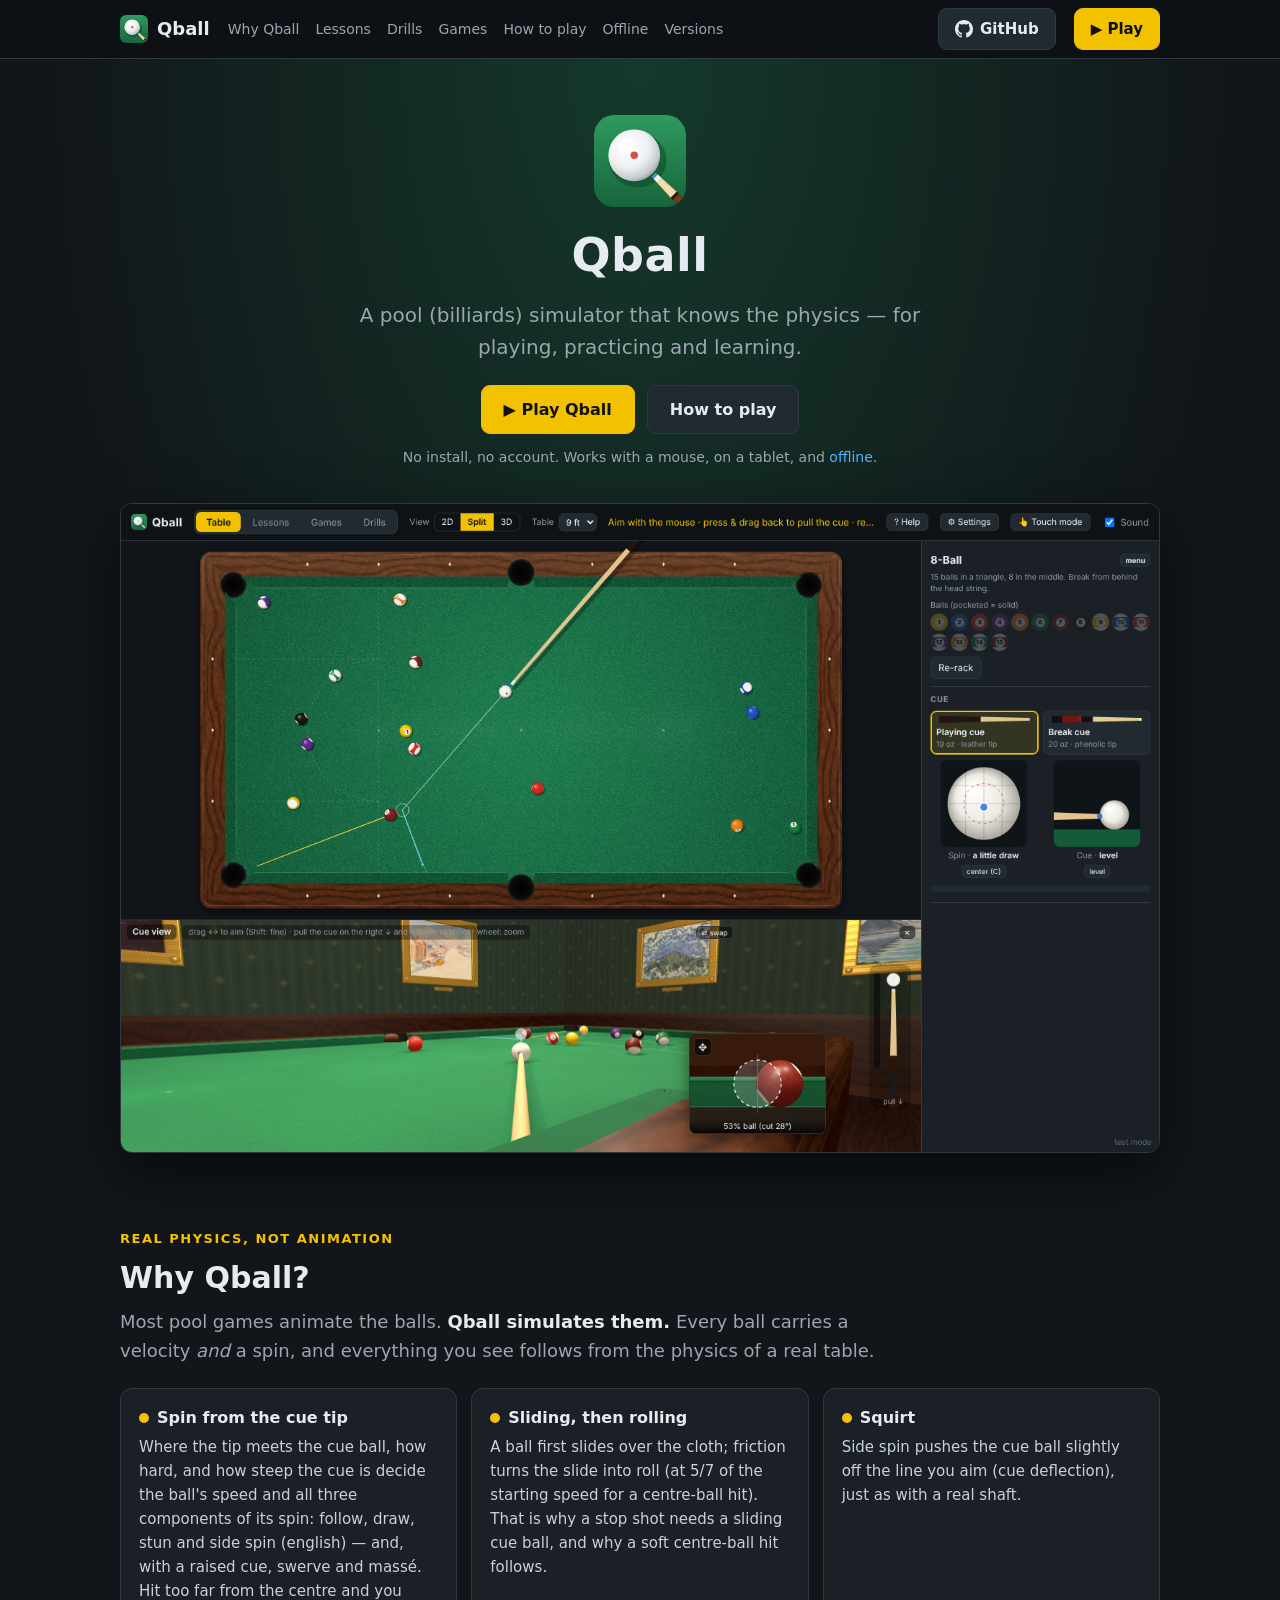
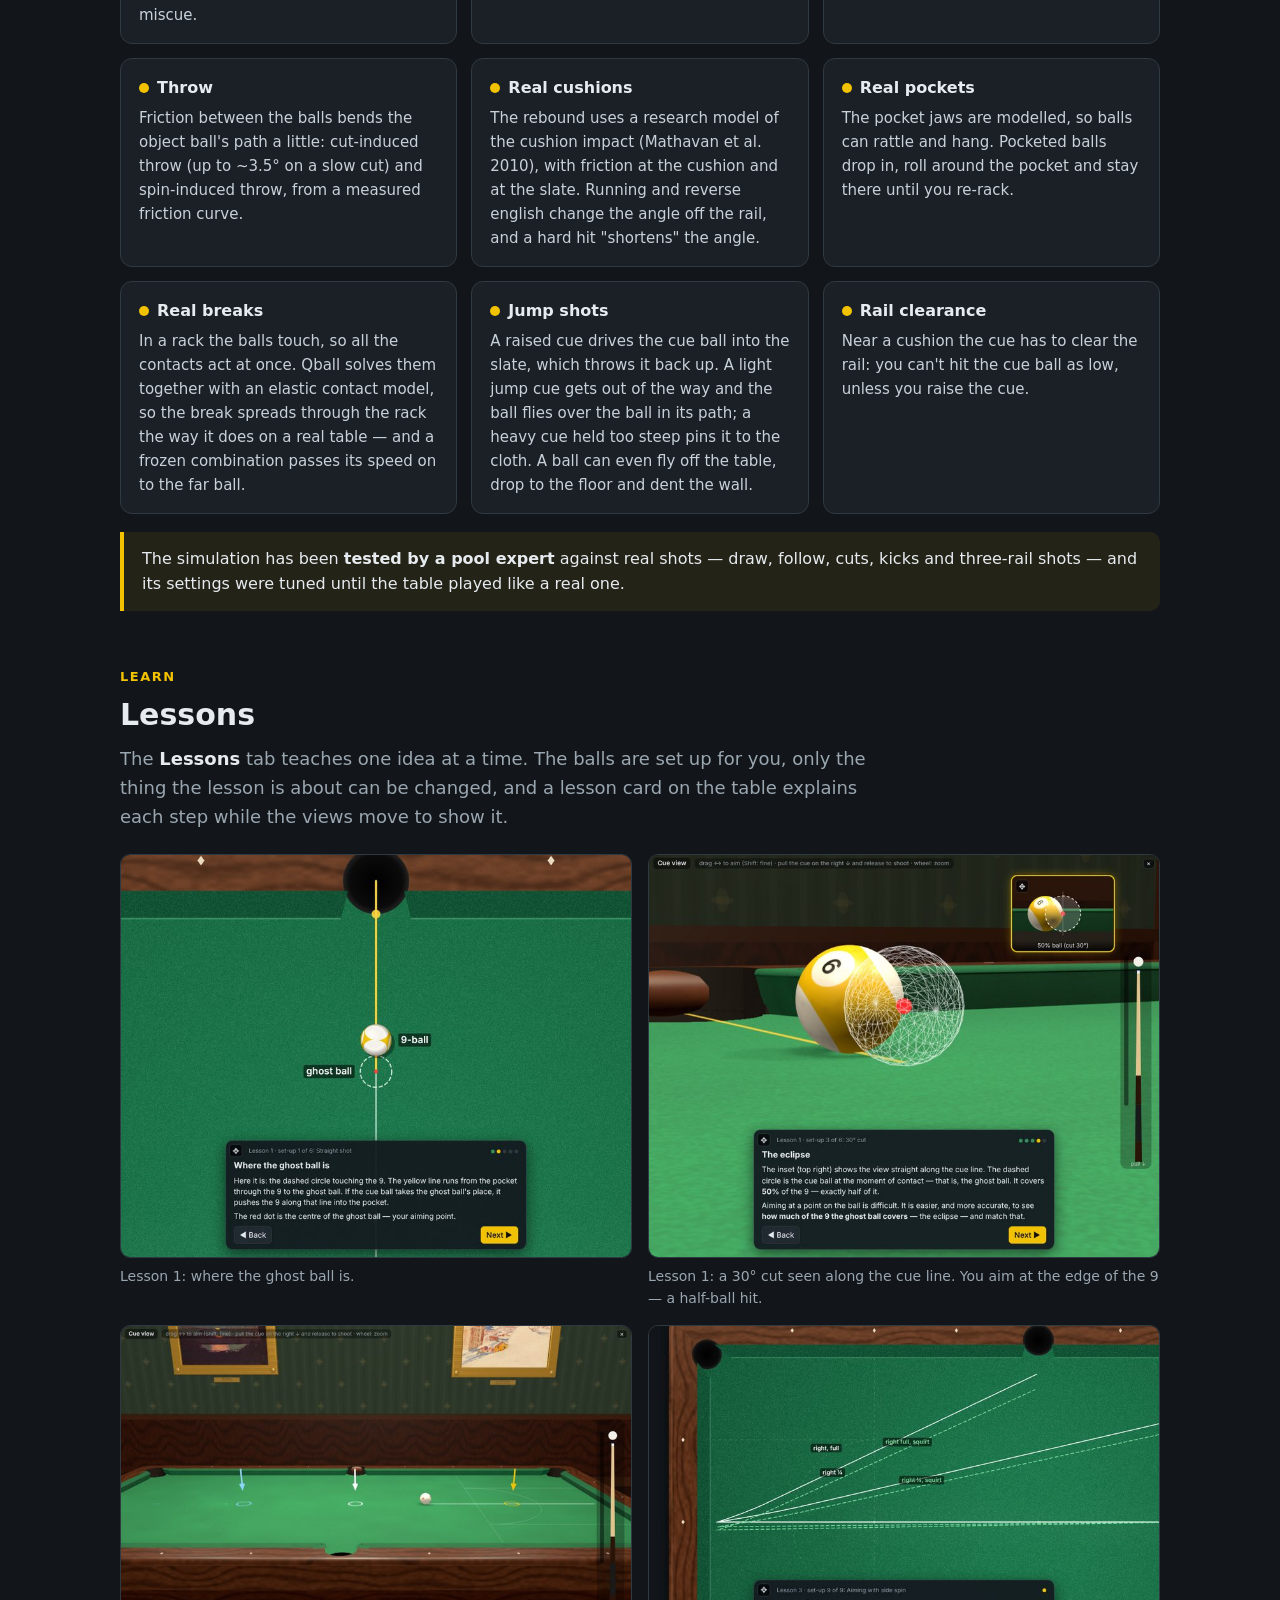
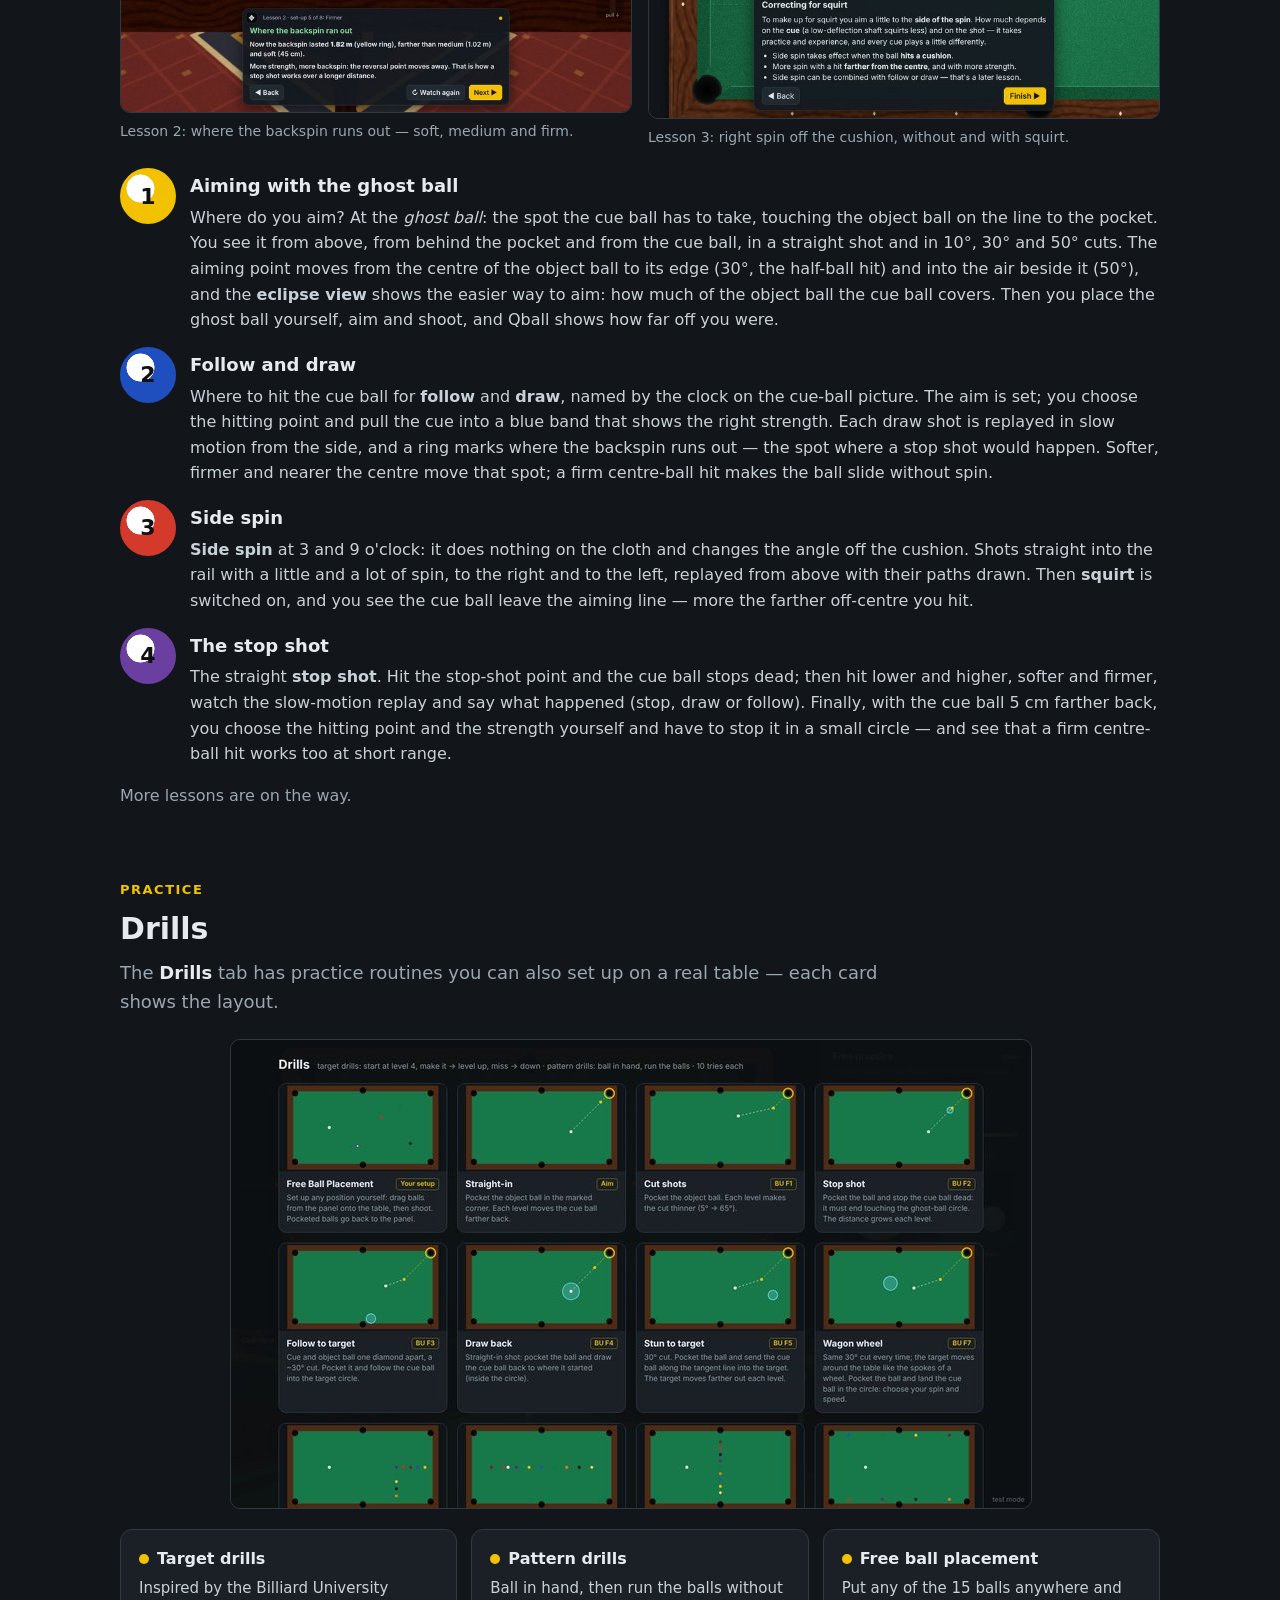
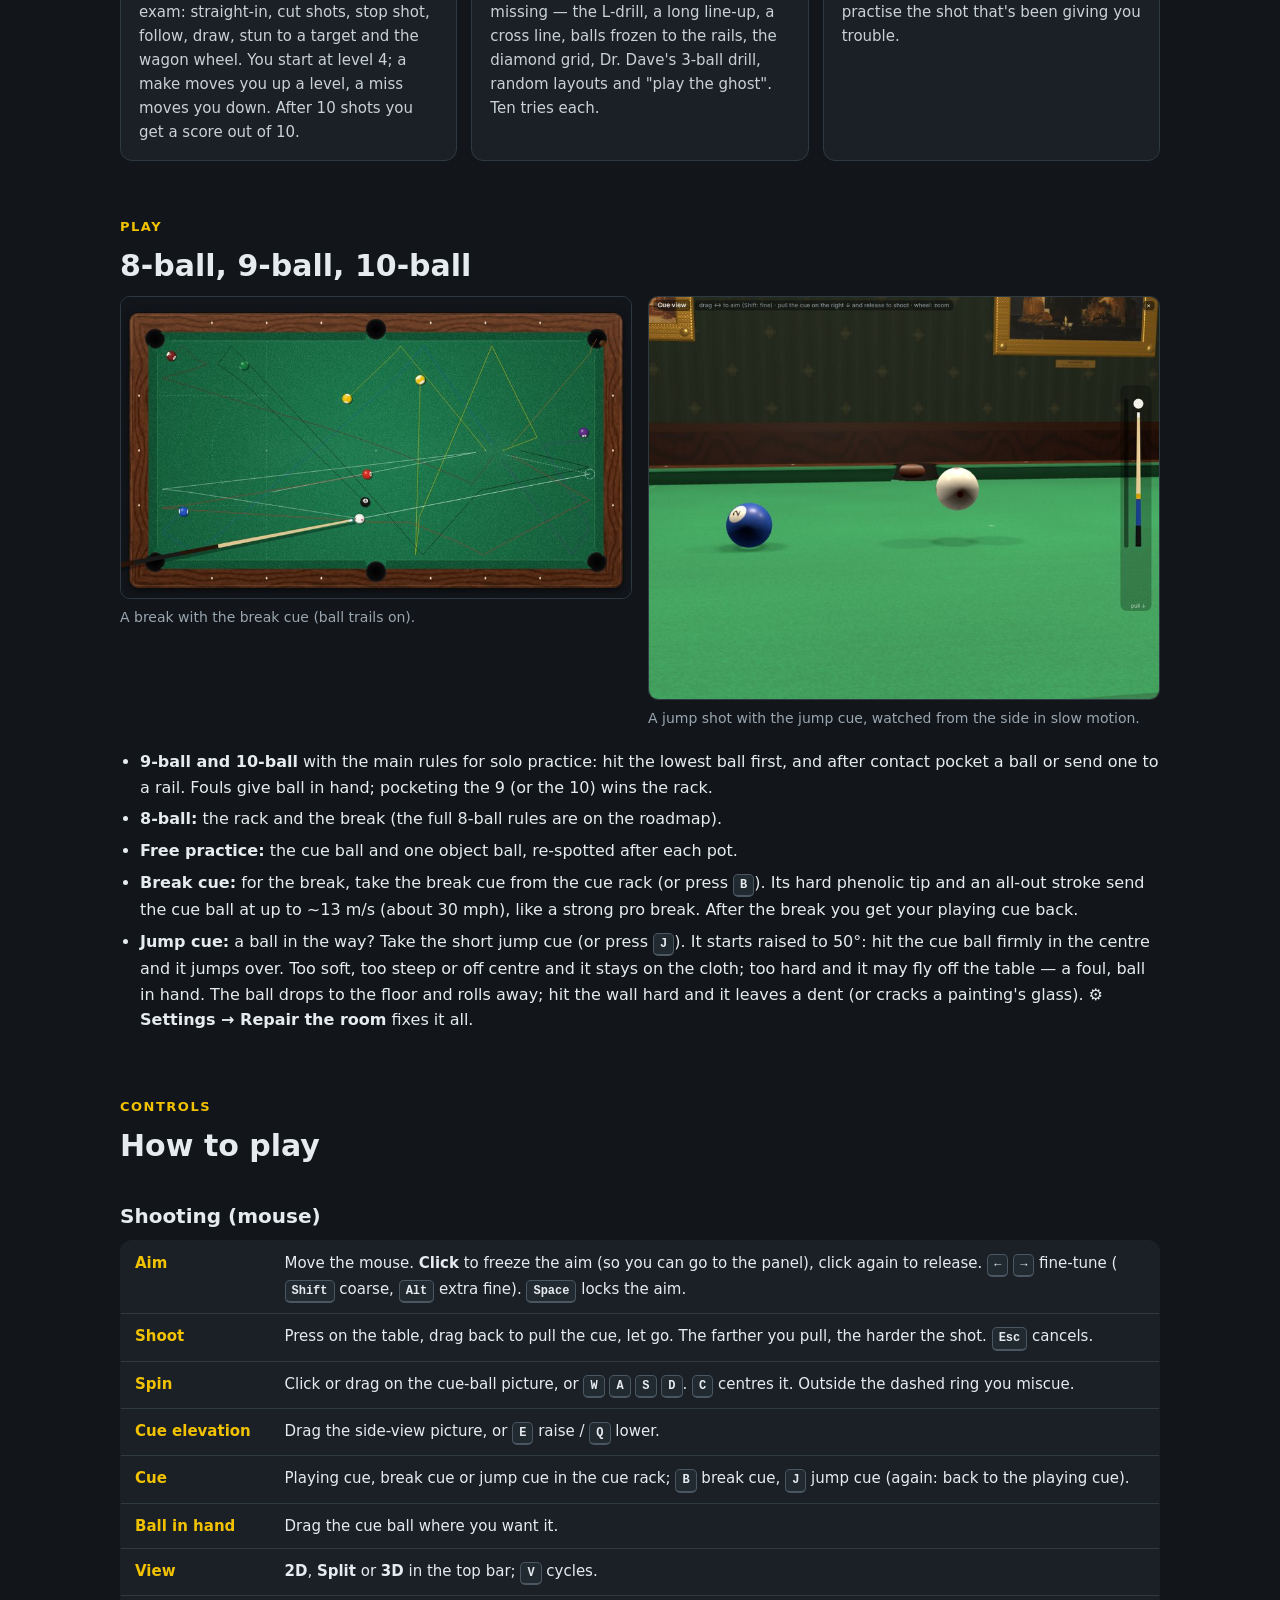
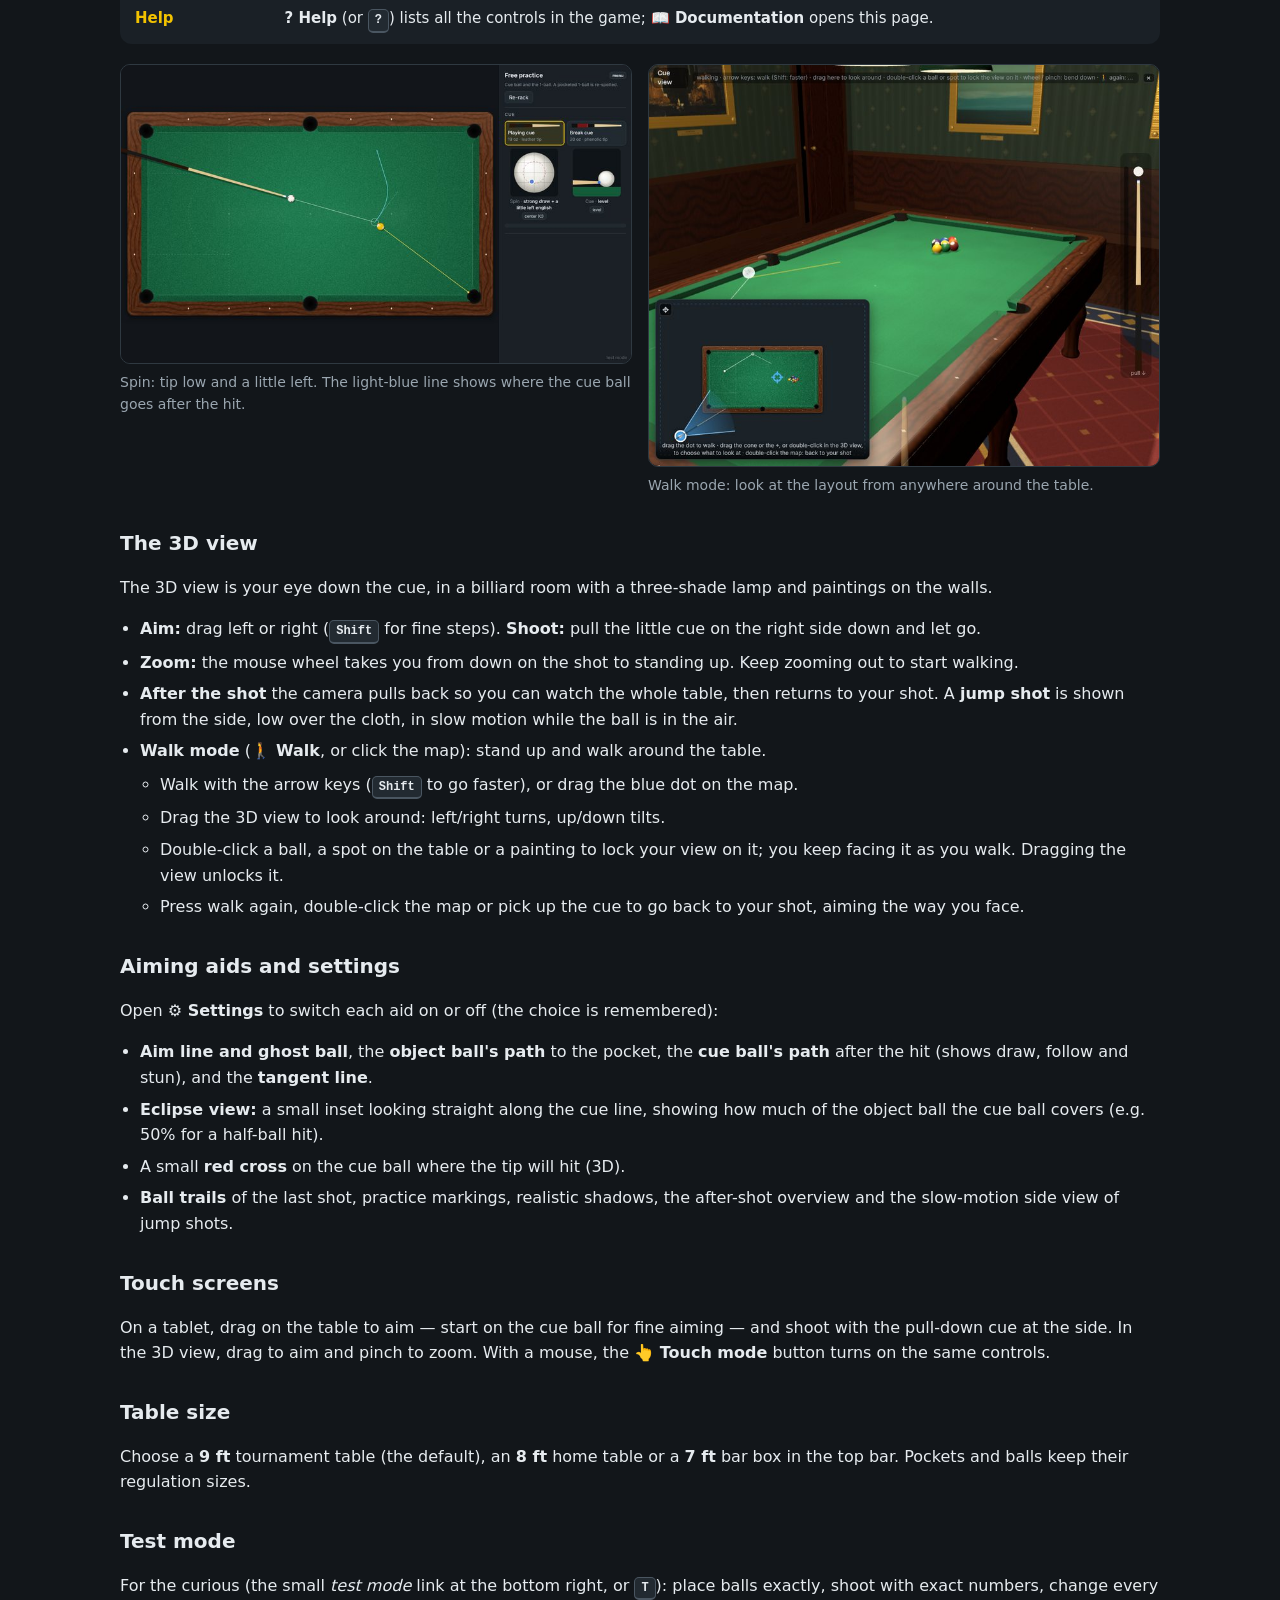
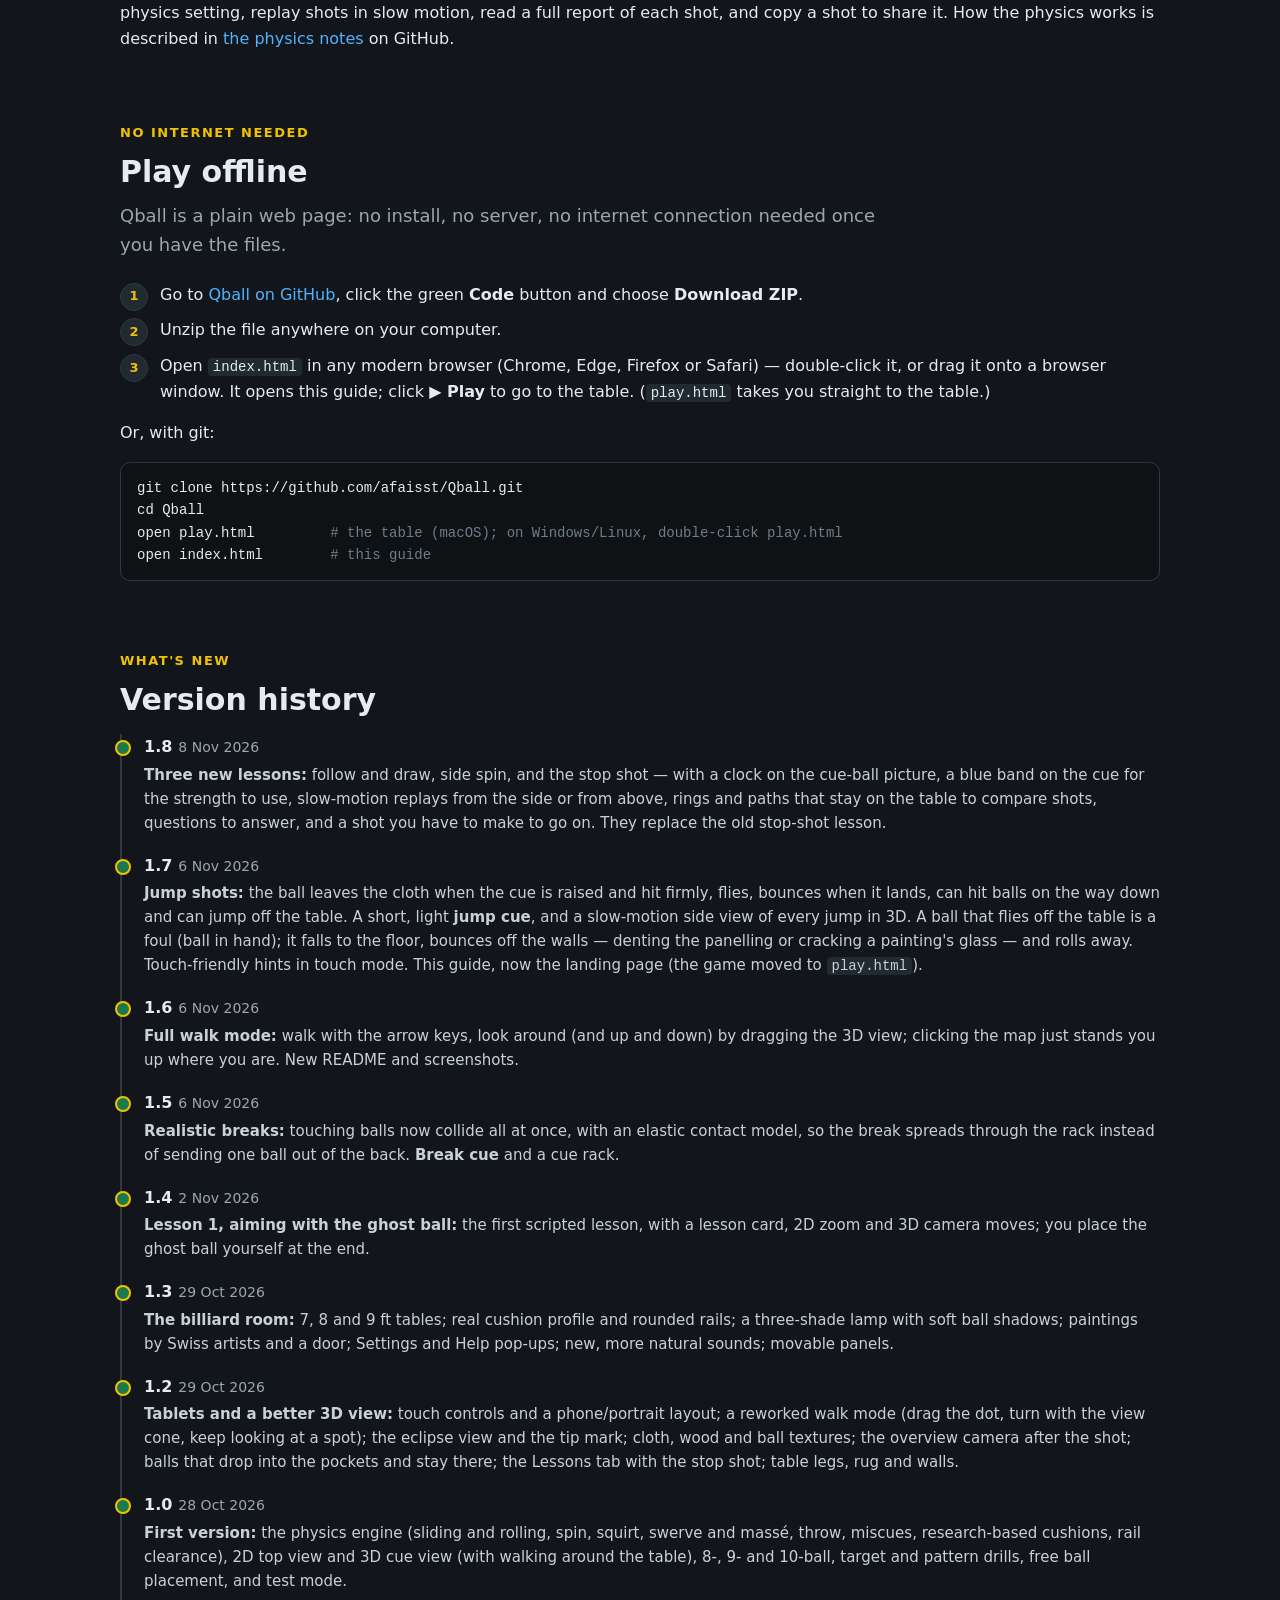
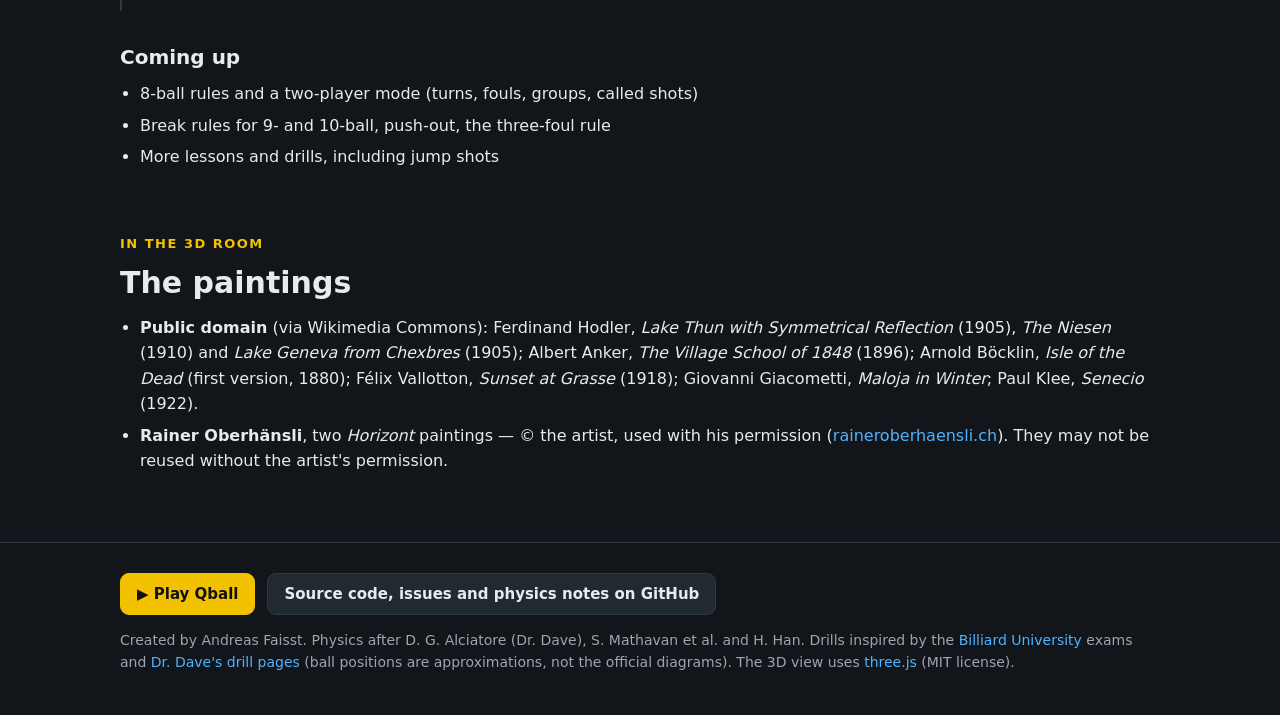
==== commit c75911b8: "new lessons" ====
--- a/index.html
+++ b/index.html
@@ -73,6 +73,8 @@
   .lesson .num { width: 56px; height: 56px; border-radius: 50%; display: grid; place-items: center; font-weight: 800; font-size: 22px; color: #111;
     background: radial-gradient(circle at 35% 35%, #fff 0, #fff 30%, var(--accent) 31%); border: 3px solid var(--accent); }
   .lesson.two .num { background: radial-gradient(circle at 35% 35%, #fff 0, #fff 30%, #1f4fbf 31%); border-color: #1f4fbf; }
+  .lesson.three .num { background: radial-gradient(circle at 35% 35%, #fff 0, #fff 30%, #d33a2c 31%); border-color: #d33a2c; }
+  .lesson.four .num { background: radial-gradient(circle at 35% 35%, #fff 0, #fff 30%, #6a3fa0 31%); border-color: #6a3fa0; }
   .lesson h4 { margin: 4px 0 4px; font-size: 18px; }
   .lesson p { margin: 0; color: #c9d1d8; }
   table.keys { width: 100%; border-collapse: collapse; background: var(--panel); border: 1px solid var(--line); border-radius: 12px; overflow: hidden; margin: 6px 0 20px; }
@@ -164,11 +166,17 @@
   <div class="figs">
     <figure><img src="assets/screenshots/lesson-ghost.jpg" alt="Lesson 1: the 2D view zoomed in on the ghost ball, with the line from the pocket through the 9-ball and the lesson card"><figcaption>Lesson 1: where the ghost ball is.</figcaption></figure>
     <figure><img src="assets/screenshots/lesson-eclipse.jpg" alt="Lesson 1: the 3D view along the cue line at a 30° cut; the red dot on the edge of the 9-ball marks where to aim, the inset shows the half-ball eclipse"><figcaption>Lesson 1: a 30° cut seen along the cue line. You aim at the edge of the 9 — a half-ball hit.</figcaption></figure>
+    <figure><img src="assets/screenshots/lesson-draw.jpg" alt="Lesson 2: the table from the side with three rings and arrows marking where the backspin ran out for a soft, a medium and a firm draw shot"><figcaption>Lesson 2: where the backspin runs out — soft, medium and firm.</figcaption></figure>
+    <figure><img src="assets/screenshots/lesson-side.jpg" alt="Lesson 3: the cue ball's paths off the head rail with a little and a lot of right spin, without squirt (white) and with squirt (green, dashed)"><figcaption>Lesson 3: right spin off the cushion, without and with squirt.</figcaption></figure>
   </div>
   <div class="lesson"><div class="num">1</div><div><h4>Aiming with the ghost ball</h4>
     <p>Where do you aim? At the <i>ghost ball</i>: the spot the cue ball has to take, touching the object ball on the line to the pocket. You see it from above, from behind the pocket and from the cue ball, in a straight shot and in 10°, 30° and 50° cuts. The aiming point moves from the centre of the object ball to its edge (30°, the half-ball hit) and into the air beside it (50°), and the <b>eclipse view</b> shows the easier way to aim: how much of the object ball the cue ball covers. Then you place the ghost ball yourself, aim and shoot, and Qball shows how far off you were.</p></div></div>
-  <div class="lesson two"><div class="num">2</div><div><h4>The stop shot</h4>
-    <p>Stop the cue ball dead where it hits the object ball. You try soft, medium and hard shots in the centre and a little below it, and see why a sliding cue ball stops and a rolling one follows.</p></div></div>
+  <div class="lesson two"><div class="num">2</div><div><h4>Follow and draw</h4>
+    <p>Where to hit the cue ball for <b>follow</b> and <b>draw</b>, named by the clock on the cue-ball picture. The aim is set; you choose the hitting point and pull the cue into a blue band that shows the right strength. Each draw shot is replayed in slow motion from the side, and a ring marks where the backspin runs out — the spot where a stop shot would happen. Softer, firmer and nearer the centre move that spot; a firm centre-ball hit makes the ball slide without spin.</p></div></div>
+  <div class="lesson three"><div class="num">3</div><div><h4>Side spin</h4>
+    <p><b>Side spin</b> at 3 and 9 o'clock: it does nothing on the cloth and changes the angle off the cushion. Shots straight into the rail with a little and a lot of spin, to the right and to the left, replayed from above with their paths drawn. Then <b>squirt</b> is switched on, and you see the cue ball leave the aiming line — more the farther off-centre you hit.</p></div></div>
+  <div class="lesson four"><div class="num">4</div><div><h4>The stop shot</h4>
+    <p>The straight <b>stop shot</b>. Hit the stop-shot point and the cue ball stops dead; then hit lower and higher, softer and firmer, watch the slow-motion replay and say what happened (stop, draw or follow). Finally, with the cue ball 5 cm farther back, you choose the hitting point and the strength yourself and have to stop it in a small circle — and see that a firm centre-ball hit works too at short range.</p></div></div>
   <p class="muted">More lessons are on the way.</p>
 </section>
 
@@ -268,6 +276,7 @@
 <section id="versions">
   <h2><span class="kicker">What's new</span>Version history</h2>
   <ul class="timeline">
+    <li><span class="ver">1.8</span><span class="date">8 Nov 2026</span><p><b>Three new lessons:</b> follow and draw, side spin, and the stop shot — with a clock on the cue-ball picture, a blue band on the cue for the strength to use, slow-motion replays from the side or from above, rings and paths that stay on the table to compare shots, questions to answer, and a shot you have to make to go on. They replace the old stop-shot lesson.</p></li>
     <li><span class="ver">1.7</span><span class="date">6 Nov 2026</span><p><b>Jump shots:</b> the ball leaves the cloth when the cue is raised and hit firmly, flies, bounces when it lands, can hit balls on the way down and can jump off the table. A short, light <b>jump cue</b>, and a slow-motion side view of every jump in 3D. A ball that flies off the table is a foul (ball in hand); it falls to the floor, bounces off the walls — denting the panelling or cracking a painting's glass — and rolls away. Touch-friendly hints in touch mode. This guide, now the landing page (the game moved to <code>play.html</code>).</p></li>
     <li><span class="ver">1.6</span><span class="date">6 Nov 2026</span><p><b>Full walk mode:</b> walk with the arrow keys, look around (and up and down) by dragging the 3D view; clicking the map just stands you up where you are. New README and screenshots.</p></li>
     <li><span class="ver">1.5</span><span class="date">6 Nov 2026</span><p><b>Realistic breaks:</b> touching balls now collide all at once, with an elastic contact model, so the break spreads through the rack instead of sending one ball out of the back. <b>Break cue</b> and a cue rack.</p></li>
